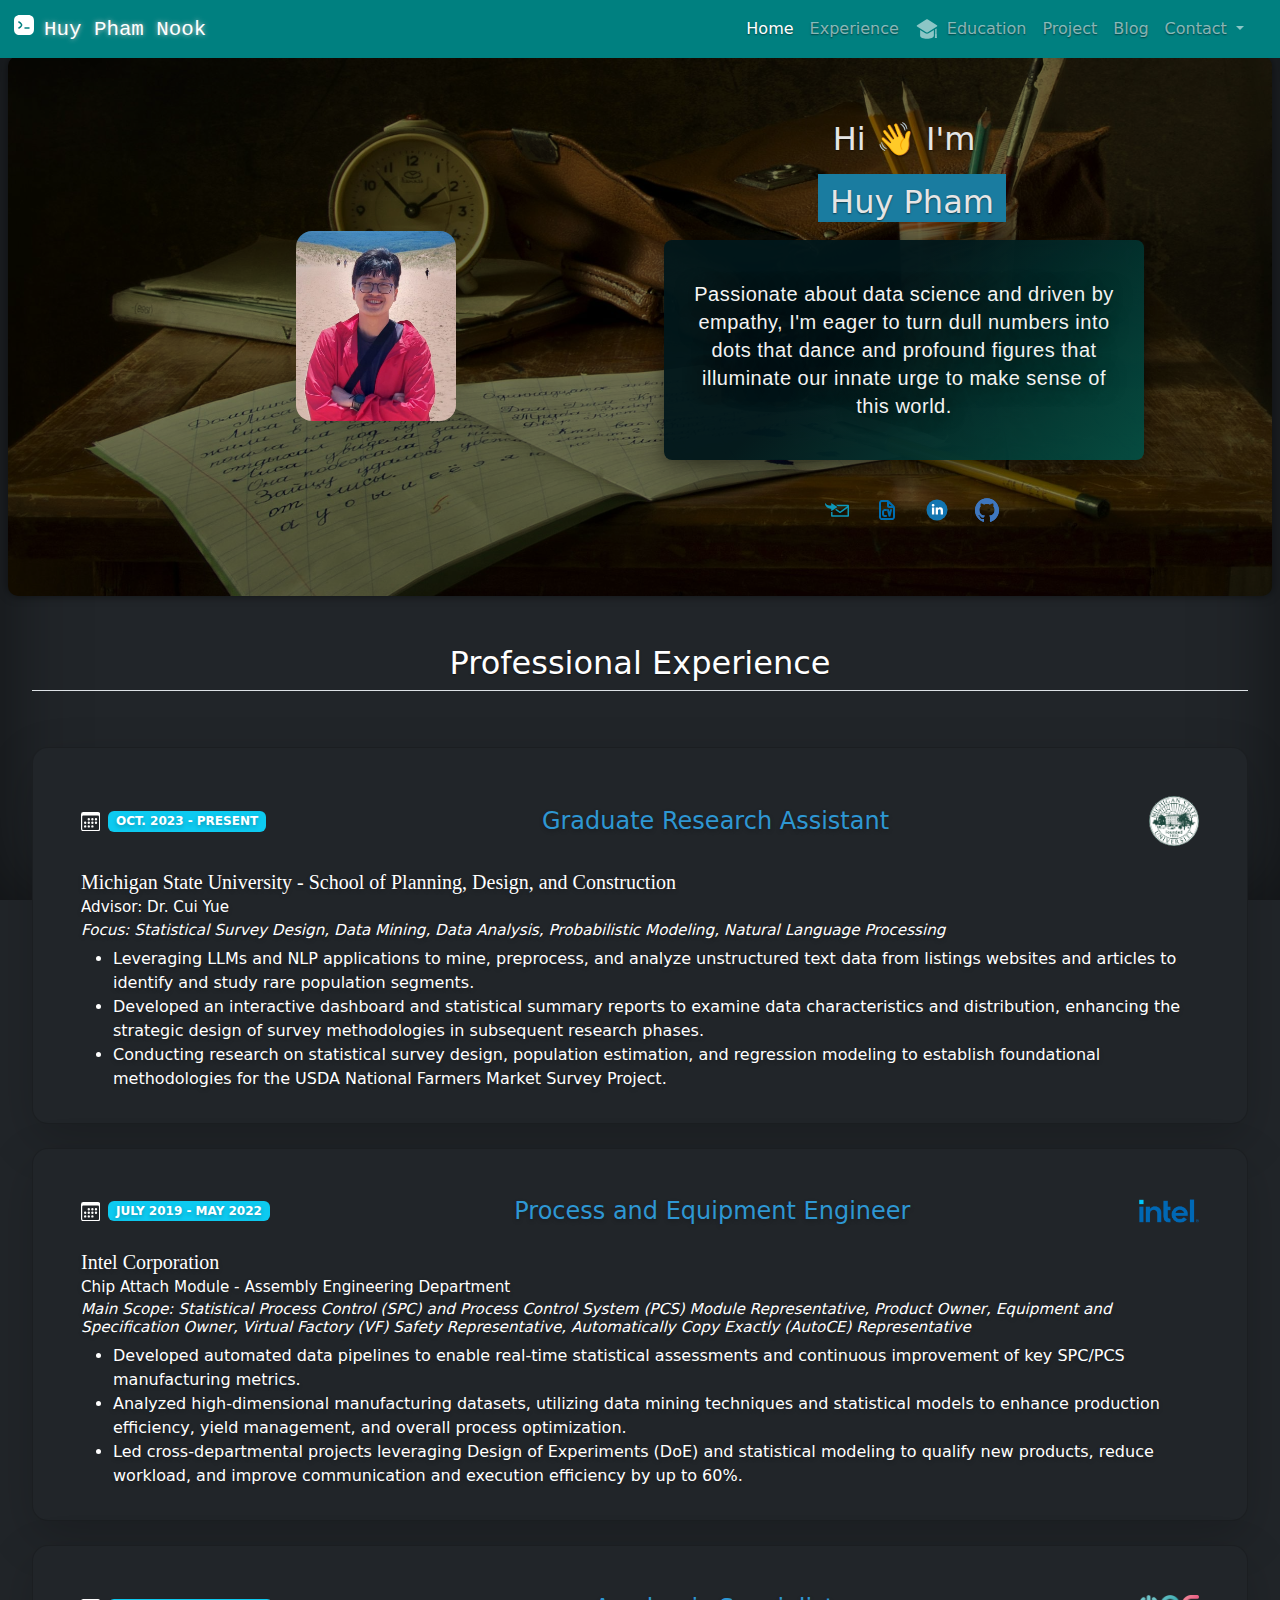
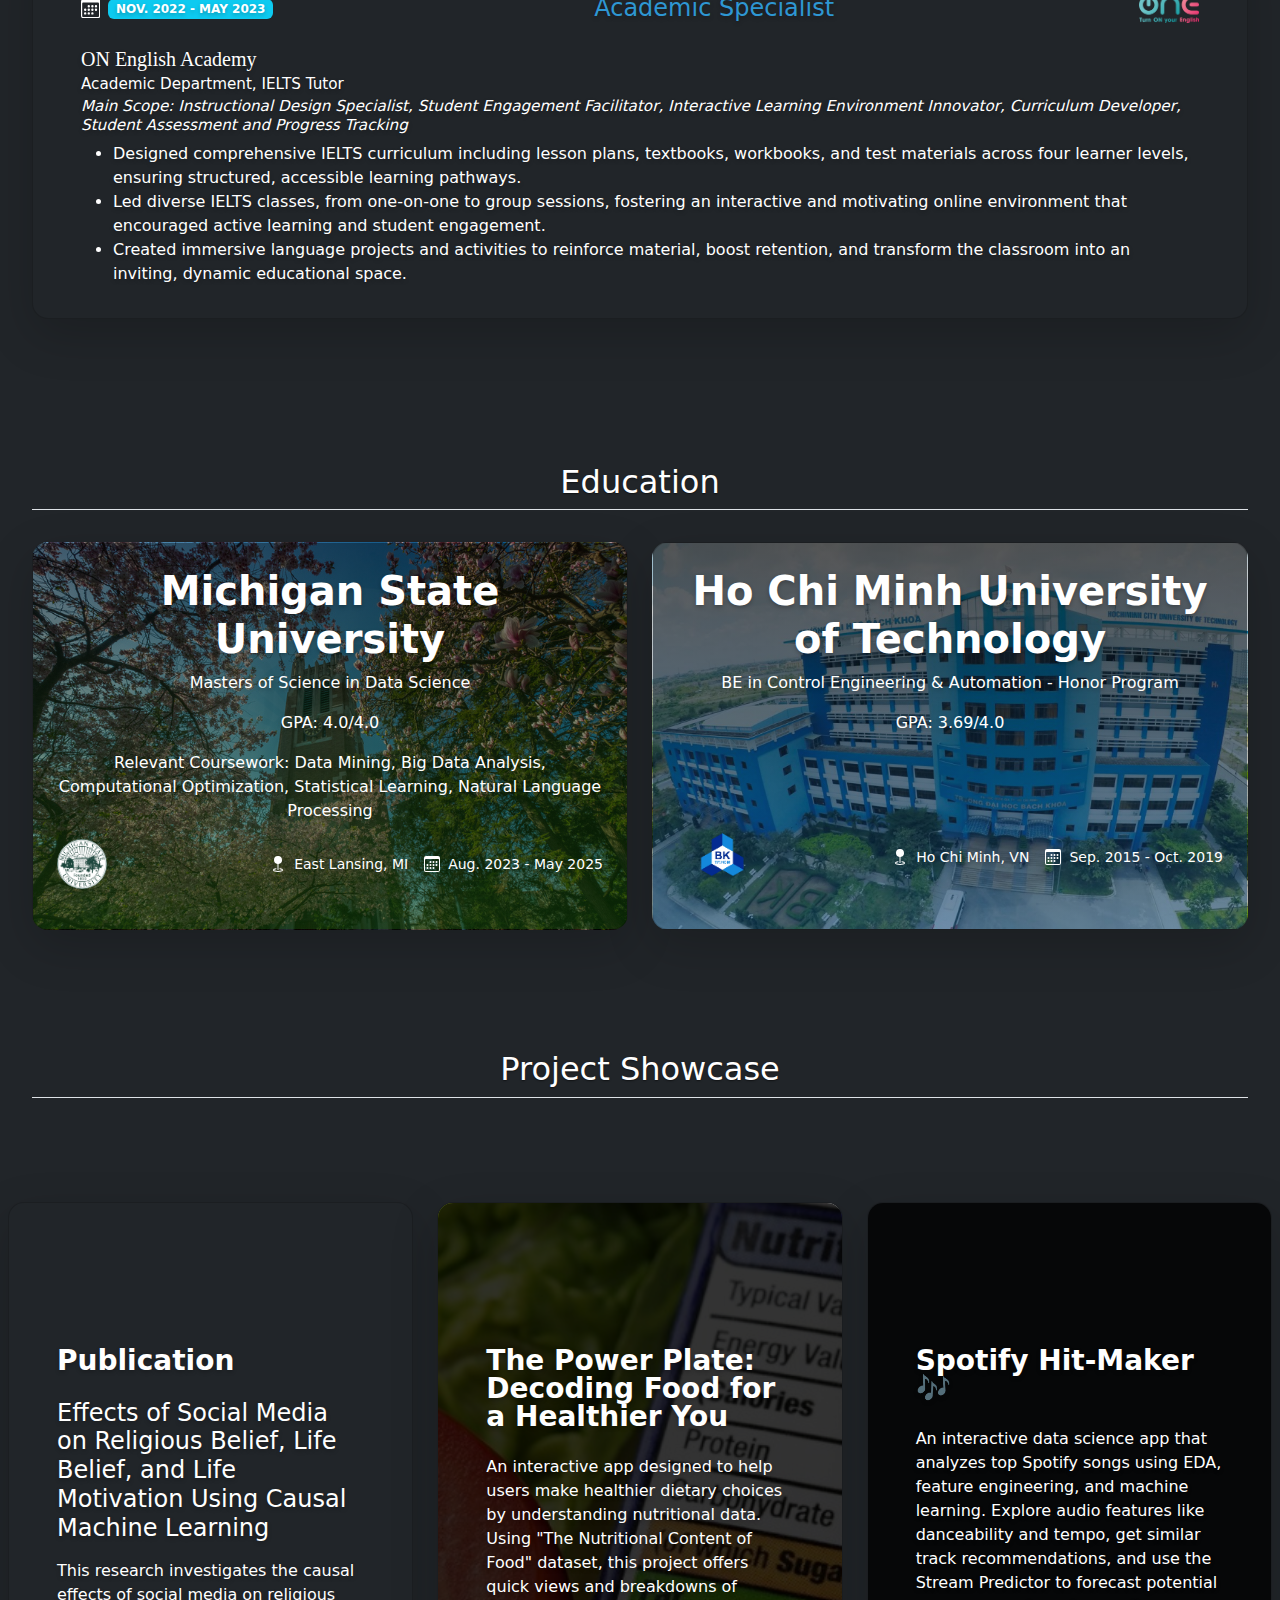
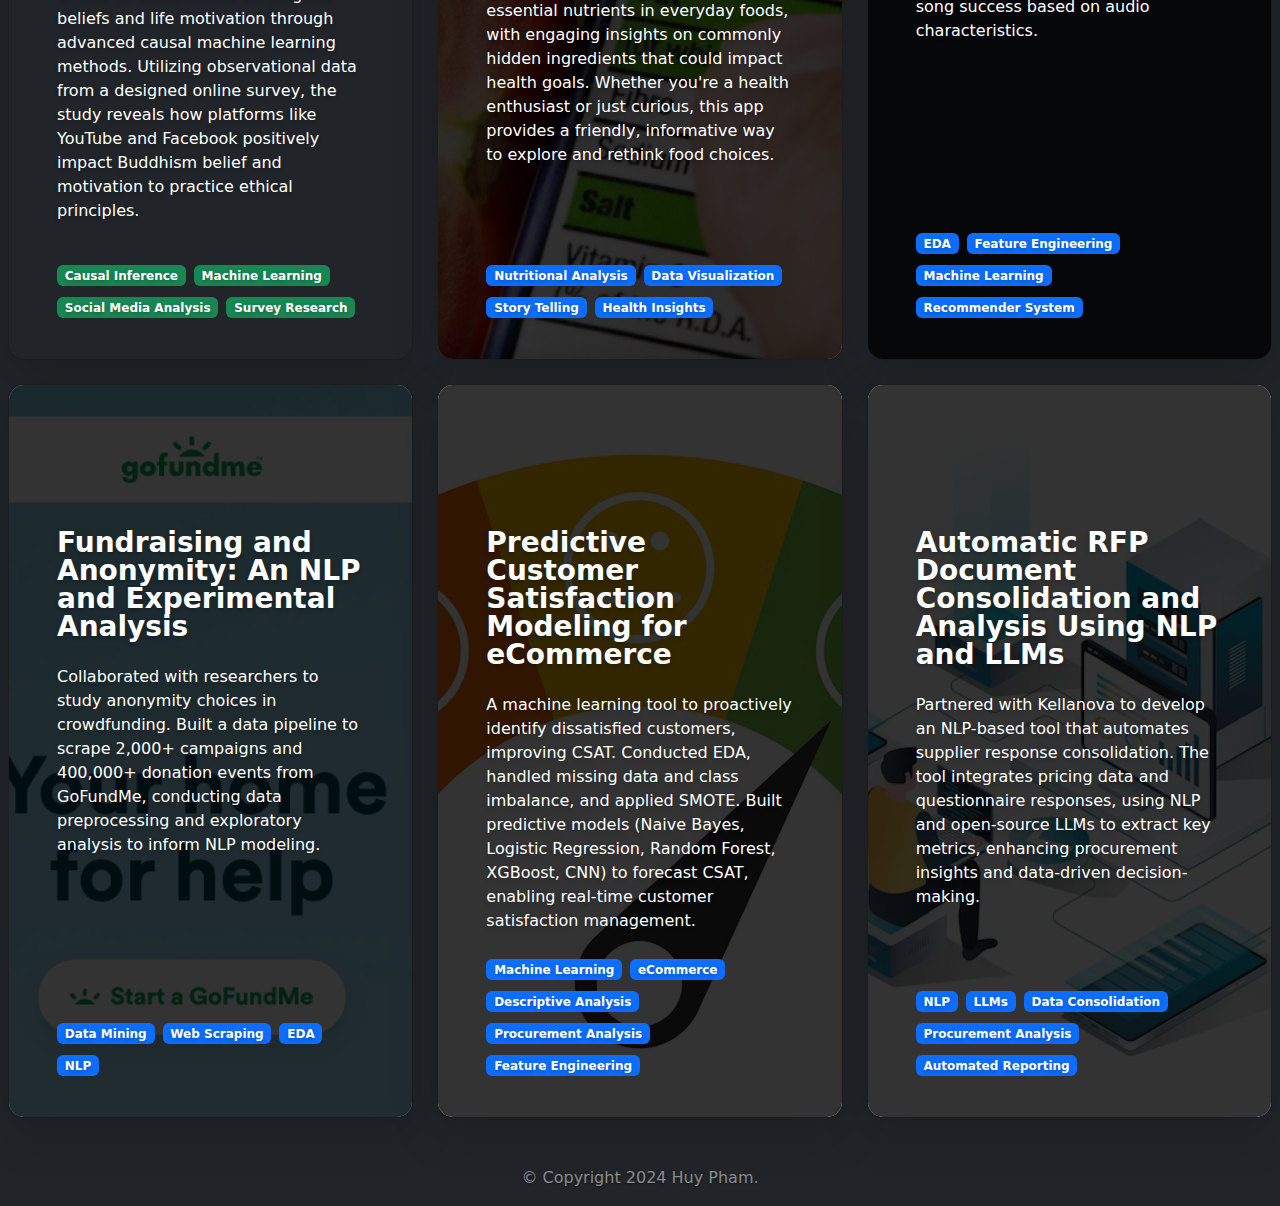
==== index.html @ e3996c45 "remove redundant svg" ====
<!DOCTYPE html>
<html lang="en" class="h-100">

  <head>
    <meta charset="UTF-8" >
    <meta name="viewport" content="width=device-width, initial-scale=1" >
    <meta name="description"
      content="Huy Pham Personal Portfolio, Master of Science in Data Science, I'm a dedicated and hard worker with a sharp mind and a passion for learning new things. Contact me at phamdinh@msu.edu" >
    <meta name="google-site-verification"
      content="C8UkY1KP_EtUg__px7DzGB0qxyJPKvDaBWybJYrWNiM" >
    <title>Huy Pham Personal Portfolio</title>
    <link href="./assets/dist/css/bootstrap.min.css" rel="stylesheet" >

    <link href="./home/main.css" rel="stylesheet" >
  </head>

  <body class="d-flex h-100 text-bg-dark" data-new-gr-c-s-check-loaded="8.912.0"
    data-gr-ext-installed>
      <svg style="display: none">
        <symbol id="geo-fill" viewBox="0 0 16 16">
          <path fill-rule="evenodd"
            d="M4 4a4 4 0 1 1 4.5 3.969V13.5a.5.5 0 0 1-1 0V7.97A4 4 0 0 1 4 3.999zm2.493 8.574a.5.5 0 0 1-.411.575c-.712.118-1.28.295-1.655.493a1.319 1.319 0 0 0-.37.265.301.301 0 0 0-.057.09V14l.002.008a.147.147 0 0 0 .016.033.617.617 0 0 0 .145.15c.165.13.435.27.813.395.751.25 1.82.414 3.024.414s2.273-.163 3.024-.414c.378-.126.648-.265.813-.395a.619.619 0 0 0 .146-.15.148.148 0 0 0 .015-.033L12 14v-.004a.301.301 0 0 0-.057-.09 1.318 1.318 0 0 0-.37-.264c-.376-.198-.943-.375-1.655-.493a.5.5 0 1 1 .164-.986c.77.127 1.452.328 1.957.594C12.5 13 13 13.4 13 14c0 .426-.26.752-.544.977-.29.228-.68.413-1.116.558-.878.293-2.059.465-3.34.465-1.281 0-2.462-.172-3.34-.465-.436-.145-.826-.33-1.116-.558C3.26 14.752 3 14.426 3 14c0-.599.5-1 .961-1.243.505-.266 1.187-.467 1.957-.594a.5.5 0 0 1 .575.411z">
          </path>
        </symbol>
        <symbol id="calendar3" viewBox="0 0 16 16">
          <path
            d="M14 0H2a2 2 0 0 0-2 2v12a2 2 0 0 0 2 2h12a2 2 0 0 0 2-2V2a2 2 0 0 0-2-2zM1 3.857C1 3.384 1.448 3 2 3h12c.552 0 1 .384 1 .857v10.286c0 .473-.448.857-1 .857H2c-.552 0-1-.384-1-.857V3.857z">
          </path>
          <path
            d="M6.5 7a1 1 0 1 0 0-2 1 1 0 0 0 0 2zm3 0a1 1 0 1 0 0-2 1 1 0 0 0 0 2zm3 0a1 1 0 1 0 0-2 1 1 0 0 0 0 2zm-9 3a1 1 0 1 0 0-2 1 1 0 0 0 0 2zm3 0a1 1 0 1 0 0-2 1 1 0 0 0 0 2zm3 0a1 1 0 1 0 0-2 1 1 0 0 0 0 2zm3 0a1 1 0 1 0 0-2 1 1 0 0 0 0 2zm-9 3a1 1 0 1 0 0-2 1 1 0 0 0 0 2zm3 0a1 1 0 1 0 0-2 1 1 0 0 0 0 2zm3 0a1 1 0 1 0 0-2 1 1 0 0 0 0 2z">
          </path>
        </symbol>
        <symbol id="linkedin" viewBox="0 0 32 32">
          <rect x="2" y="2" width="28" height="28" rx="14" fill="#1275B1" />
          <path
            d="M12.6186 9.69215C12.6186 10.6267 11.8085 11.3843 10.8093 11.3843C9.81004 11.3843 9 10.6267 9 9.69215C9 8.7576 9.81004 8 10.8093 8C11.8085 8 12.6186 8.7576 12.6186 9.69215Z"
            fill="white" />
          <path d="M9.24742 12.6281H12.3402V22H9.24742V12.6281Z" fill="white" />
          <path
            d="M17.3196 12.6281H14.2268V22H17.3196C17.3196 22 17.3196 19.0496 17.3196 17.2049C17.3196 16.0976 17.6977 14.9855 19.2062 14.9855C20.911 14.9855 20.9008 16.4345 20.8928 17.5571C20.8824 19.0244 20.9072 20.5219 20.9072 22H24V17.0537C23.9738 13.8954 23.1508 12.4401 20.4433 12.4401C18.8354 12.4401 17.8387 13.1701 17.3196 13.8305V12.6281Z"
            fill="white" />

        </symbol>
        <symbol id="education" viewBox="0 0 14 14">
          <path
            d="m 12.499079,12.25525 c 0.0968,0 0.188377,-0.0436 0.249339,-0.11884 0.06096,-0.0752 0.08473,-0.17385 0.06473,-0.26853 l -0.202146,-0.95662 c 0.115125,-0.11137 0.187491,-0.26686 0.187491,-0.43975 0,-0.182 -0.08106,-0.34343 -0.206876,-0.45558 l 0,-3.32202 -0.810333,0.50146 0,2.82056 c -0.125815,0.11215 -0.2069,0.27358 -0.2069,0.45558 0,0.17291 0.07239,0.32841 0.187515,0.43975 l -0.20217,0.95662 c -0.02,0.0947 0.0038,0.19335 0.06473,0.26853 0.06096,0.0752 0.152539,0.11884 0.249339,0.11884 l 0.625281,0 z M 12.773741,4.75539 7.5021019,1.49209 C 7.3477151,1.39699 7.1736728,1.34925 6.9996305,1.34925 c -0.1740423,0 -0.3482077,0.0477 -0.5016586,0.14284 l -5.271713,3.2633 C 1.0854931,4.84249 0.99999905,4.99633 0.99999905,5.1619 c 0,0.1656 0.085494,0.31949 0.22625985,0.40673 l 5.2716883,3.26333 c 0.153451,0.0952 0.3276163,0.14284 0.5016586,0.14284 0.1740423,0 0.3481092,-0.0477 0.5024714,-0.14284 L 12.773741,5.56863 c 0.140766,-0.0872 0.22626,-0.24113 0.22626,-0.40673 0,-0.16557 -0.08549,-0.31946 -0.22626,-0.40651 z M 6.9996059,9.78508 c -0.3283798,0 -0.6488777,-0.0912 -0.928242,-0.26411 l -3.0750017,-1.90368 0,3.27796 c 0,0.97016 1.7931578,1.7555 4.0032436,1.7555 2.2108742,0 4.0038842,-0.78536 4.0038842,-1.7555 l 0,-3.27796 -3.0748786,1.90368 C 7.6492472,9.69388 7.3279857,9.78508 6.9996059,9.78508 Z" />
        </symbol>
        <symbol id="code" viewBox="0 0 32 32">
          <path
            d="M16.19 2H7.81C4.17 2 2 4.17 2 7.81V16.18C2 19.83 4.17 22 7.81 22H16.18C19.82 22 21.99 19.83 21.99 16.19V7.81C22 4.17 19.83 2 16.19 2ZM9.94 13.27C9.26 14.29 8.32 15.12 7.22 15.67C7.12 15.72 7 15.75 6.89 15.75C6.61 15.75 6.35 15.6 6.22 15.34C6.03 14.97 6.18 14.52 6.56 14.33C7.43 13.9 8.17 13.24 8.7 12.44C8.88 12.17 8.88 11.83 8.7 11.56C8.16 10.76 7.42 10.1 6.56 9.67C6.18 9.49 6.03 9.04 6.22 8.66C6.4 8.29 6.85 8.14 7.22 8.33C8.32 8.88 9.26 9.71 9.94 10.73C10.46 11.5 10.46 12.5 9.94 13.27ZM17 15.75H13C12.59 15.75 12.25 15.41 12.25 15C12.25 14.59 12.59 14.25 13 14.25H17C17.41 14.25 17.75 14.59 17.75 15C17.75 15.41 17.41 15.75 17 15.75Z"
            fill="white" />
        </symbol>
        <symbol id="map" viewBox="0 0 24 24">
          <g opacity="0.5">
            <path
              d="M3 8.70938V16.8377C3 17.8813 3 18.4031 3.28314 18.7959C3.56627 19.1888 4.06129 19.3538 5.05132 19.6838L6.21609 20.072C7.58318 20.5277 8.26674 20.7556 8.95493 20.6634C8.96999 20.6614 8.98501 20.6593 9 20.6569V6.65705C8.88712 6.67391 8.77331 6.68433 8.6591 6.68823C8.11989 6.70664 7.58626 6.52877 6.51901 6.17302C5.12109 5.70705 4.42213 5.47406 3.89029 5.71066C3.70147 5.79466 3.53204 5.91678 3.39264 6.06935C3 6.49907 3 7.23584 3 8.70938Z"
              fill="white" />
            <path
              d="M21 15.2907V7.16229C21 6.11872 21 5.59692 20.7169 5.20409C20.4337 4.81126 19.9387 4.64625 18.9487 4.31624L17.7839 3.92799C16.4168 3.47229 15.7333 3.24444 15.0451 3.3366C15.03 3.33861 15.015 3.34078 15 3.34309V17.343C15.1129 17.3261 15.2267 17.3157 15.3409 17.3118C15.8801 17.2934 16.4137 17.4713 17.481 17.827C18.8789 18.293 19.5779 18.526 20.1097 18.2894C20.2985 18.2054 20.468 18.0833 20.6074 17.9307C21 17.501 21 16.7642 21 15.2907Z"
              fill="white" />
          </g>
          <path
            d="M9.24685 6.60921C9.16522 6.6285 9.08286 6.64435 9 6.65673V20.6566C9.66964 20.5533 10.2689 20.1538 11.4416 19.3719L12.824 18.4503C13.7601 17.8263 14.2281 17.5143 14.7532 17.3902C14.8348 17.3709 14.9171 17.355 15 17.3427V3.34277C14.3304 3.44613 13.7311 3.84561 12.5583 4.62747L11.176 5.54905C10.2399 6.17308 9.77191 6.48509 9.24685 6.60921Z"
            fill="#white" />
          <path
            d="M17.481 17.8267C17.5684 17.8558 17.653 17.884 17.735 17.9113Z"
            fill="#white" />
        </symbol>
        <symbol id="email" viewBox="0 0 16.615 16.615">
          <g>
            <g>
              <path style="fill:#0d98ba;"
                d="M16.614,5.208c0-0.276-0.225-0.501-0.502-0.501H7.53l1.208,0.813
                c0.078,0.053,0.142,0.119,0.199,0.19h6.455L10.408,9.32L7.971,7.566l-0.965,0.65l3.111,2.218c0.17,0.123,0.412,0.121,0.582,0
                l4.912-3.502v5.09H5.205V9.428L5.003,9.565C4.845,9.669,4.669,9.721,4.488,9.721C4.39,9.721,4.295,9.7,4.202,9.67v2.854
                c0,0.277,0.225,0.502,0.502,0.502h11.409c0.277,0,0.502-0.225,0.502-0.502V5.958c0-0.026-0.004-0.05-0.008-0.072
                c0.006-0.027,0.008-0.054,0.008-0.08V5.208H16.614z" />
              <path style="fill:#0d98ba;"
                d="M4.308,8.799c0,0.066,0.037,0.127,0.096,0.158c0.06,0.031,0.13,0.027,0.185-0.01l3.735-2.514
                C8.373,6.4,8.403,6.344,8.403,6.283c0-0.06-0.03-0.115-0.079-0.149L4.59,3.621C4.535,3.585,4.464,3.58,4.405,3.611
                c-0.059,0.032-0.096,0.093-0.096,0.16v1.454C3.721,5.221,3.235,5.195,2.83,5.146C0.888,4.916,0.368,3.75,0.347,3.7
                C0.318,3.632,0.252,3.59,0.181,3.59c-0.012,0-0.024,0-0.035,0.003C0.06,3.611,0,3.685,0,3.77c0,2.944,3.495,3.571,4.307,3.677
                L4.308,8.799L4.308,8.799z" />
            </g>
          </g>
        </symbol>
        <symbol id="cv" viewBox="0 0 24 24">
          <path
            d="M12.6385 3.05526L12.8719 2.08289L12.6385 3.05526ZM13.9373 3.93726L13.2302 4.64437L13.9373 3.93726ZM13.2166 3.29472L13.7391 2.44208L13.2166 3.29472ZM6.09202 20.782L6.54601 19.891L6.09202 20.782ZM5.21799 19.908L6.10899 19.454L5.21799 19.908ZM17.908 20.782L17.454 19.891L17.908 20.782ZM18.782 19.908L17.891 19.454L18.782 19.908ZM18.0627 8.06274L18.7698 7.35563L18.0627 8.06274ZM18.7053 8.78343L19.5579 8.26093L18.7053 8.78343ZM18.9447 9.36154L19.9171 9.12809L18.9447 9.36154ZM5.21799 4.09202L6.10899 4.54601L5.21799 4.09202ZM6.09202 3.21799L6.54601 4.10899L6.09202 3.21799ZM13.9701 11.7575C13.8362 11.2217 13.2933 10.8959 12.7575 11.0299C12.2217 11.1638 11.8959 11.7067 12.0299 12.2425L13.9701 11.7575ZM14.5 18L13.5299 18.2425C13.6411 18.6877 14.0411 19 14.5 19C14.9589 19 15.3589 18.6877 15.4701 18.2425L14.5 18ZM16.9701 12.2425C17.1041 11.7067 16.7783 11.1638 16.2425 11.0299C15.7067 10.8959 15.1638 11.2217 15.0299 11.7575L16.9701 12.2425ZM11 19C11.5523 19 12 18.5523 12 18C12 17.4477 11.5523 17 11 17V19ZM9.23463 17.8478L8.85195 18.7716H8.85195L9.23463 17.8478ZM8.15224 16.7654L7.22836 17.1481H7.22836L8.15224 16.7654ZM11 13C11.5523 13 12 12.5523 12 12C12 11.4477 11.5523 11 11 11V13ZM9.23463 12.1522L8.85195 11.2284L9.23463 12.1522ZM8.15224 13.2346L7.22836 12.8519L8.15224 13.2346ZM14 3.17981C14 2.62752 13.5523 2.17981 13 2.17981C12.4477 2.17981 12 2.62752 12 3.17981H14ZM18.82 10C19.3723 10 19.82 9.55229 19.82 9C19.82 8.44772 19.3723 8 18.82 8V10ZM15.8 20H8.2V22H15.8V20ZM6 17.8V6.2H4V17.8H6ZM8.2 4H11.6745V2H8.2V4ZM18 10.3255V17.8H20V10.3255H18ZM11.6745 4C12.2113 4 12.3167 4.00643 12.405 4.02763L12.8719 2.08289C12.4999 1.99357 12.1161 2 11.6745 2V4ZM14.6444 3.23015C14.3321 2.91791 14.0653 2.64199 13.7391 2.44208L12.6941 4.14736C12.7715 4.19482 12.8506 4.2648 13.2302 4.64437L14.6444 3.23015ZM12.405 4.02763C12.5071 4.05213 12.6046 4.09253 12.6941 4.14736L13.7391 2.44208C13.4707 2.27759 13.178 2.15638 12.8719 2.08289L12.405 4.02763ZM8.2 20C7.62345 20 7.25117 19.9992 6.96784 19.9761C6.69617 19.9539 6.59545 19.9162 6.54601 19.891L5.63803 21.673C6.01641 21.8658 6.40963 21.9371 6.80497 21.9694C7.18864 22.0008 7.65645 22 8.2 22V20ZM4 17.8C4 18.3436 3.99922 18.8114 4.03057 19.195C4.06287 19.5904 4.13419 19.9836 4.32698 20.362L6.10899 19.454C6.0838 19.4045 6.04612 19.3038 6.02393 19.0322C6.00078 18.7488 6 18.3766 6 17.8H4ZM6.54601 19.891C6.35785 19.7951 6.20487 19.6422 6.10899 19.454L4.32698 20.362C4.6146 20.9265 5.07354 21.3854 5.63803 21.673L6.54601 19.891ZM15.8 22C16.3436 22 16.8114 22.0008 17.195 21.9694C17.5904 21.9371 17.9836 21.8658 18.362 21.673L17.454 19.891C17.4045 19.9162 17.3038 19.9539 17.0322 19.9761C16.7488 19.9992 16.3766 20 15.8 20V22ZM18 17.8C18 18.3766 17.9992 18.7488 17.9761 19.0322C17.9539 19.3038 17.9162 19.4045 17.891 19.454L19.673 20.362C19.8658 19.9836 19.9371 19.5904 19.9694 19.195C20.0008 18.8114 20 18.3436 20 17.8H18ZM18.362 21.673C18.9265 21.3854 19.3854 20.9265 19.673 20.362L17.891 19.454C17.7951 19.6422 17.6422 19.7951 17.454 19.891L18.362 21.673ZM17.3556 8.76985C17.7352 9.14941 17.8052 9.22849 17.8526 9.30593L19.5579 8.26093C19.358 7.93471 19.0821 7.66788 18.7698 7.35563L17.3556 8.76985ZM20 10.3255C20 9.8839 20.0064 9.50012 19.9171 9.12809L17.9724 9.59498C17.9936 9.6833 18 9.7887 18 10.3255H20ZM17.8526 9.30593C17.9075 9.3954 17.9479 9.49295 17.9724 9.59498L19.9171 9.12809C19.8436 8.82198 19.7224 8.52935 19.5579 8.26093L17.8526 9.30593ZM6 6.2C6 5.62345 6.00078 5.25117 6.02393 4.96784C6.04612 4.69617 6.0838 4.59545 6.10899 4.54601L4.32698 3.63803C4.13419 4.01641 4.06287 4.40963 4.03057 4.80497C3.99922 5.18864 4 5.65645 4 6.2H6ZM8.2 2C7.65645 2 7.18864 1.99922 6.80497 2.03057C6.40963 2.06287 6.01641 2.13419 5.63803 2.32698L6.54601 4.10899C6.59545 4.0838 6.69617 4.04612 6.96784 4.02393C7.25117 4.00078 7.62345 4 8.2 4V2ZM6.10899 4.54601C6.20487 4.35785 6.35785 4.20487 6.54601 4.10899L5.63803 2.32698C5.07354 2.6146 4.6146 3.07354 4.32698 3.63803L6.10899 4.54601ZM12.0299 12.2425L13.5299 18.2425L15.4701 17.7575L13.9701 11.7575L12.0299 12.2425ZM15.4701 18.2425L16.9701 12.2425L15.0299 11.7575L13.5299 17.7575L15.4701 18.2425ZM11 17C10.5204 17 10.2107 16.9995 9.97376 16.9833C9.74576 16.9677 9.65893 16.9411 9.61732 16.9239L8.85195 18.7716C9.17788 18.9066 9.50779 18.9561 9.83762 18.9787C10.1585 19.0005 10.5477 19 11 19V17ZM7 15C7 15.4523 6.99946 15.8415 7.02135 16.1624C7.04385 16.4922 7.09336 16.8221 7.22836 17.1481L9.07612 16.3827C9.05888 16.3411 9.03227 16.2542 9.01671 16.0262C9.00054 15.7893 9 15.4796 9 15H7ZM9.61732 16.9239C9.37229 16.8224 9.17761 16.6277 9.07612 16.3827L7.22836 17.1481C7.53284 17.8831 8.11687 18.4672 8.85195 18.7716L9.61732 16.9239ZM11 11C10.5477 11 10.1585 10.9995 9.83762 11.0213C9.50779 11.0439 9.17788 11.0934 8.85195 11.2284L9.61732 13.0761C9.65893 13.0589 9.74576 13.0323 9.97376 13.0167C10.2107 13.0005 10.5204 13 11 13V11ZM9 15C9 14.5204 9.00054 14.2107 9.01671 13.9738C9.03227 13.7458 9.05888 13.6589 9.07612 13.6173L7.22836 12.8519C7.09336 13.1779 7.04385 13.5078 7.02135 13.8376C6.99946 14.1585 7 14.5477 7 15H9ZM8.85195 11.2284C8.11686 11.5328 7.53284 12.1169 7.22836 12.8519L9.07612 13.6173C9.17761 13.3723 9.37229 13.1776 9.61732 13.0761L8.85195 11.2284ZM12 3.17981V8H14V3.17981H12ZM14 10H18.82V8H14V10ZM12 8C12 9.10457 12.8954 10 14 10V8V8H12ZM13.2302 4.64437L17.3556 8.76985L18.7698 7.35563L14.6444 3.23015L13.2302 4.64437Z"
            fill="#006db0" />
        </symbol>
        <symbol id="github" viewBox="0 0 496 496">
          <path id="SVGCleanerId_0" style="fill: #3e77bf"
            d="M247.992,5.163C111.048,5.163,0,116.627,0,254.163
	c0,109.992,71.048,203.32,169.632,236.24c12.392,2.296,16.912-5.392,16.912-12c0-5.904-0.216-21.56-0.336-42.344
	c-69,15.064-83.552-33.376-83.552-33.376c-11.264-28.768-27.52-36.408-27.52-36.408c-22.528-15.456,1.696-15.16,1.696-15.16
	c24.88,1.752,37.976,25.672,37.976,25.672c22.144,38.048,58.064,27.048,72.192,20.672c2.232-16.08,8.656-27.064,15.736-33.28
	c-55.056-6.296-112.944-27.64-112.944-123.04c0-27.176,9.656-49.408,25.52-66.832c-2.568-6.296-11.072-31.6,2.416-65.872
	c0,0,20.832-6.688,68.2,25.52c19.784-5.52,41-8.28,62.096-8.392c21.048,0.112,42.28,2.864,62.096,8.392
	c47.328-32.208,68.128-25.52,68.128-25.52c13.52,34.272,5.016,59.576,2.456,65.872c15.904,17.424,25.504,39.648,25.504,66.832
	c0,95.64-57.984,116.68-113.232,122.856c8.904,7.688,16.832,22.872,16.832,46.112c0,33.296-0.296,60.128-0.296,68.296
	c0,6.672,4.472,14.424,17.048,11.968C425.016,457.387,496,364.123,496,254.163C496,116.627,384.952,5.163,247.992,5.163z" />
          <g>
            <path id="SVGCleanerId_0_1_" style="fill: #3e77bf"
              d="M247.992,5.163C111.048,5.163,0,116.627,0,254.163
		c0,109.992,71.048,203.32,169.632,236.24c12.392,2.296,16.912-5.392,16.912-12c0-5.904-0.216-21.56-0.336-42.344
		c-69,15.064-83.552-33.376-83.552-33.376c-11.264-28.768-27.52-36.408-27.52-36.408c-22.528-15.456,1.696-15.16,1.696-15.16
		c24.88,1.752,37.976,25.672,37.976,25.672c22.144,38.048,58.064,27.048,72.192,20.672c2.232-16.08,8.656-27.064,15.736-33.28
		c-55.056-6.296-112.944-27.64-112.944-123.04c0-27.176,9.656-49.408,25.52-66.832c-2.568-6.296-11.072-31.6,2.416-65.872
		c0,0,20.832-6.688,68.2,25.52c19.784-5.52,41-8.28,62.096-8.392c21.048,0.112,42.28,2.864,62.096,8.392
		c47.328-32.208,68.128-25.52,68.128-25.52c13.52,34.272,5.016,59.576,2.456,65.872c15.904,17.424,25.504,39.648,25.504,66.832
		c0,95.64-57.984,116.68-113.232,122.856c8.904,7.688,16.832,22.872,16.832,46.112c0,33.296-0.296,60.128-0.296,68.296
		c0,6.672,4.472,14.424,17.048,11.968C425.016,457.387,496,364.123,496,254.163C496,116.627,384.952,5.163,247.992,5.163z" />
          </g>
        </symbol>
      </svg>

      <div class="d-flex w-100 h-100 p-2 mx-auto flex-column">
        <header class="mb-auto fixed-top bg-info bg-opacity-25" id="top-header">
          <div>
            <nav class="navbar navbar-expand-lg navbar-dark"
              aria-label="Offcanvas navbar large">
              <div class="container-fluid">
                <a class="navbar-brand title-nav" href="#"> <svg width="32"
                    height="32" fill="currentColor">
                    <use xlink:href="#code"></use>
                  </svg>Huy Pham Nook</a>
                <button class="navbar-toggler" type="button"
                  data-bs-toggle="offcanvas" data-bs-target="#offcanvasNavbar2"
                  aria-controls="offcanvasNavbar2">
                  <span class="navbar-toggler-icon"></span>
                </button>
                <div class="offcanvas offcanvas-end text-bg-dark" tabindex="-1"
                  id="offcanvasNavbar2"
                  aria-labelledby="offcanvasNavbar2Label">
                  <div class="offcanvas-header">
                      <svg class="bi" width="32" height="32"
                        fill="currentColor">
                        <use xlink:href="#map"></use>
                      </svg>
                    </h5>
                    <button type="button" class="btn-close btn-close-white"
                      data-bs-dismiss="offcanvas"
                      aria-label="Close"></button>
                  </div>
                  <div class="offcanvas-body">
                    <ul class="navbar-nav justify-content-end flex-grow-1 pe-3">
                      <li class="nav-item">
                        <a class="nav-link active" aria-current="page"
                          href="#">Home</a>
                      </li>
                      <li class="nav-item">
                        <a class="nav-link" href="#exp">Experience</a>
                      </li>
                      <li class="nav-item">
                        <a class="nav-link" href="#edu"> <svg width="24"
                            height="24" fill="currentColor"
                            class="me-2 align-middle">
                            <use xlink:href="#education"></use>
                          </svg>Education</a>
                      </li>
                      <li class="nav-item">
                        <a class="nav-link" href="#proj">Project</a>
                      </li>
                      <li class="nav-item">
                        <a class="nav-link" href="#proj">Blog</a>
                      </li>
                      <li class="nav-item dropdown">
                        <a class="nav-link dropdown-toggle" href="#"
                          role="button" data-bs-toggle="dropdown"
                          aria-expanded="false">
                          Contact
                        </a>
                        <ul class="dropdown-menu bg-opacity-75">
                          <li>
                            <a class="dropdown-item" href="#">
                              <svg width="24" height="24" fill="currentColor"
                                class="me-2 align-middle">
                                <use xlink:href="#github"></use>
                              </svg>
                              What I'm working on
                            </a>
                          </li>
                          <li>
                            <a class="dropdown-item"
                              href="https://www.linkedin.com/in/dinhgiahuy/">
                              <svg width="24" height="24" fill="currentColor"
                                class="me-2 align-middle">
                                <use xlink:href="#linkedin"></use>
                              </svg>
                              Let's connect
                            </a>
                          </li>
                          <li>
                            <a class="dropdown-item" href="#">
                              <svg width="24" height="24" fill="currentColor"
                                class="me-2 align-middle">
                                <use xlink:href="#cv"></use>
                              </svg>
                              Huy's CV
                            </a>
                          </li>
                          <li>
                            <hr class="dropdown-divider">
                          </li>
                          <li>
                            <a class="dropdown-item"
                              href="mailto:phamdinh@msu.edu">
                              <svg width="24" height="24" fill="currentColor"
                                class="me-2 align-middle">
                                <use xlink:href="#email"></use>
                              </svg>
                              Send me an email
                            </a>
                          </li>
                        </ul>
                      </li>
                    </ul>
                  </div>
                </div>
              </div>
            </nav>
          </div>
        </header>
        <main>
          <div class="b-example-divider"></div>

          <div class="container px-4 py-5 text-center">
            <div class="row align-items-center g-5 py-5">

              <div class="col-lg-6">
                <img src="./home/huy.jpg"
                  class="img-fluid shadow-lg rounded-4 z-depth-1" alt="Huy Pham"
                  width="160"
                  height="160" loading="lazy" />
              </div>

              <div class="col-lg-6">
                <h2 class="mb-3">Hi 👋 I'm</h2>
                <section class="animation">
                  <div class="first">
                    <div>Huy Pham</div>
                  </div>
                  <div class="second">
                    <div>An MSDS @ MSU</div>
                  </div>
                  <div class="third">
                    <div>A Cat Person</div>
                  </div>
                  <div class="fourth">
                    <div>An Insightful Introvert</div>
                  </div>
                </section>

                <div class="hero mt-3">
                  <h5>Passionate about data science and driven by empathy, I'm
                    eager to turn dull numbers into dots that dance and profound
                    figures that illuminate our innate urge to
                    make sense of this world.</h5>
                </div>

                <div class="icon-row d-flex justify-content-center mt-4">
                  <a href="mailto:phamdinh@msu.edu" aria-label="email"
                    class="ms-3 hover-zoom">
                    <i class="icon-mail-line"></i>
                    <svg width="24" height="24" fill="currentColor">
                      <use xlink:href="#email"></use>
                    </svg>
                  </a>
                  <a href="#" aria-label="cv" class="ms-3 hover-zoom">
                    <i class="icon-cv-line"></i>
                    <svg width="24" height="24" fill="currentColor">
                      <use xlink:href="#cv"></use>
                    </svg>
                  </a>
                  <a href="https://www.linkedin.com/in/dinhgiahuy/"
                    aria-label="linkedin" class="ms-3 hover-zoom">
                    <i class="icon-linkedin-line"></i>
                    <svg width="24" height="24" fill="currentColor">
                      <use xlink:href="#linkedin"></use>
                    </svg>
                  </a>
                  <a href="#" aria-label="github" class="ms-3 hover-zoom">
                    <i class="icon-github-line"></i>
                    <svg width="24" height="24" fill="currentColor">
                      <use xlink:href="#github"></use>
                    </svg>
                  </a>
                </div>
              </div>

            </div>
          </div>
          <div id="exp" class="px-4 py-5">
            <h2 class="pb-2 border-bottom text-center">Professional
              Experience</h2>
            <div class="row row-cols-1 row-cols-lg-1 g-4 py-5">

              <div class="col">
                <div
                  class="card card-cover h-100 text-bg-dark rounded-4 shadow-lg">
                  <div class="p-5 pb-3 text-white text-shadow-1">
                    <div
                      class="d-flex justify-content-between align-items-center mb-4">
                      <div class="d-flex align-items-center">
                        <svg class="bi me-2" width="1.2em" height="1.2em">
                          <use xlink:href="#calendar3"></use>
                        </svg>
                        <span
                          class="badge bg-info text-uppercase text-white me-3"
                          style="min-width: 75px;">Oct. 2023 -
                          Present</span>
                      </div>
                      <h4 class="font-weight-bold mb-0 text-center"
                        style="color: rgb(46, 151, 211);">
                        Graduate Research Assistant
                      </h4>
                      <img src="./home/msulogo.png" alt="MSU" width="50"
                        class="rounded-circle" />
                    </div>
                    <h5 class="mb-1"
                      style="font-family: 'Lucida Sans Unicode'">Michigan State
                      University - School of Planning, Design, and
                      Construction</h5>
                    <h6 class="mb-1" style="font-size: 0.95rem;">Advisor: Dr.
                      Cui Yue</h6>
                    <h6 class="mb-2"
                      style="font-size: 0.95rem; font-style: italic;">Focus:
                      Statistical Survey Design, Data Mining, Data Analysis,
                      Probabilistic Modeling, Natural Language Processing</h6>
                    <ul class="pl-3">
                      <li>Leveraging LLMs and NLP applications to mine,
                        preprocess, and analyze unstructured text data from
                        listings websites and articles to identify and study
                        rare population segments.</li>
                      <li>Developed an interactive dashboard and statistical
                        summary reports to examine data characteristics and
                        distribution, enhancing the strategic design of survey
                        methodologies in subsequent research phases.</li>
                      <li>Conducting research on statistical survey design,
                        population estimation, and regression modeling to
                        establish foundational methodologies for the USDA
                        National Farmers Market Survey Project.</li>
                    </ul>
                  </div>
                </div>
              </div>
              <div class="col">
                <div
                  class="card card-cover h-100 text-bg-dark rounded-4 shadow-lg">
                  <div class="p-5 pb-3 text-white text-shadow-1">
                    <div
                      class="d-flex justify-content-between align-items-center mb-4">
                      <div class="d-flex align-items-center">
                        <svg class="bi me-2" width="1.2em" height="1.2em">
                          <use xlink:href="#calendar3"></use>
                        </svg>
                        <span
                          class="badge bg-info text-uppercase text-white me-3"
                          style="min-width: 75px;">July 2019 - May
                          2022</span>
                      </div>
                      <h4 class="font-weight-bold mb-0 text-center"
                        style="color: rgb(46, 151, 211);">
                        Process and Equipment Engineer
                      </h4>
                      <img src="./home/Intel-logo-2022.png" alt="INTEL"
                        width="60" />
                    </div>
                    <h5 class="mb-1"
                      style="font-family:'Lucida Sans Unicode';">Intel
                      Corporation</h5>
                    <h6 class="mb-1" style="font-size: 0.95rem;">Chip Attach
                      Module - Assembly Engineering Department</h6>
                    <h6 class="mb-2"
                      style="font-size: 0.95rem; font-style: italic;">
                      Main Scope: Statistical Process Control (SPC) and Process
                      Control System (PCS) Module Representative, Product Owner,
                      Equipment and Specification Owner, Virtual Factory (VF)
                      Safety Representative, Automatically Copy Exactly (AutoCE)
                      Representative
                    </h6>
                    <ul class="pl-3">
                      <li>Developed automated data pipelines to enable real-time
                        statistical assessments and continuous
                        improvement of key SPC/PCS manufacturing metrics.</li>
                      <li>Analyzed high-dimensional manufacturing datasets,
                        utilizing data mining techniques and statistical
                        models to enhance production efficiency, yield
                        management, and overall process optimization.</li>
                      <li>Led cross-departmental projects leveraging Design of
                        Experiments (DoE) and statistical modeling to
                        qualify new products, reduce workload, and improve
                        communication and execution efficiency by up to
                        60%.</li>
                    </ul>

                  </div>
                </div>
              </div>
              <div class="col">
                <div
                  class="card card-cover h-100 text-bg-dark rounded-4 shadow-lg">
                  <div class="p-5 pb-3 text-white text-shadow-1">
                    <div
                      class="d-flex justify-content-between align-items-center mb-4">
                      <div class="d-flex align-items-center">
                        <svg class="bi me-2" width="1.2em" height="1.2em">
                          <use xlink:href="#calendar3"></use>
                        </svg>
                        <span
                          class="badge bg-info text-uppercase text-white me-3"
                          style="min-width: 75px;">Nov. 2022 - May
                          2023</span>
                      </div>
                      <h4 class="font-weight-bold mb-0 text-center"
                        style="color: rgb(46, 151, 211);">
                        Academic Specialist
                      </h4>
                      <img src="./home/one.png" alt="ONE" width="60" />
                    </div>
                    <h5 class="mb-1"
                      style="font-family:'Lucida Sans Unicode';">ON English
                      Academy</h5>
                    <h6 class="mb-1" style="font-size: 0.95rem;">Academic
                      Department, IELTS Tutor</h6>
                    <h6 class="mb-2"
                      style="font-size: 0.95rem; font-style: italic;">
                      Main Scope: Instructional Design Specialist, Student
                      Engagement Facilitator, Interactive Learning
                      Environment Innovator, Curriculum Developer, Student
                      Assessment and Progress Tracking
                    </h6>
                    <ul class="pl-3">
                      <li>Designed comprehensive IELTS curriculum including
                        lesson plans, textbooks, workbooks, and test
                        materials across four learner levels, ensuring
                        structured, accessible learning pathways.</li>
                      <li>Led diverse IELTS classes, from one-on-one to group
                        sessions, fostering an interactive and
                        motivating online environment that encouraged active
                        learning and student engagement.</li>
                      <li>Created immersive language projects and activities to
                        reinforce material, boost retention, and
                        transform the classroom into an inviting, dynamic
                        educational space.</li>
                    </ul>

                  </div>
                </div>
              </div>
            </div>
          </div>

          <div id="edu" class="px-4 py-5 text-center">
            <h2 class="pb-2 border-bottom text-center">Education</h2>
            <div class="row row-cols-1 row-cols-lg-2 g-4 py-4">
              <div class="col">
                <div
                  class="card card-cover h-100 overflow-hidden text-bg-dark rounded-4 shadow-lg"
                  style="background-image: linear-gradient(rgba(0, 0, 0, 0.5), rgba(21, 78, 13, 0.5)), url('./home/msu.jpg');">
                  <div
                    class="d-flex flex-column h-100 p-4 text-white text-shadow-1 text-center">
                    <h3 class="display-6 fw-bold">Michigan State University</h3>
                    <p class="fs-6">Masters of Science in Data Science</p>
                    <p class="fs-7">GPA: 4.0/4.0</p>
                    <p class="fs-7 mb-3">Relevant Coursework: Data Mining, Big
                      Data Analysis, Computational Optimization, Statistical
                      Learning, Natural Language Processing</p>
                    <ul class="d-flex list-unstyled mt-auto">
                      <li class="me-auto">
                        <img src="./home/msulogo.png" alt="MSU" width="50"
                          class="rounded-circle" />
                      </li>
                      <li class="d-flex align-items-center me-3">
                        <svg class="bi me-2" width="1em" height="1em">
                          <use xlink:href="#geo-fill"></use>
                        </svg>
                        <small>East Lansing, MI</small>
                      </li>
                      <li class="d-flex align-items-center">
                        <svg class="bi me-2" width="1em" height="1em">
                          <use xlink:href="#calendar3"></use>
                        </svg>
                        <small>Aug. 2023 - May 2025</small>
                      </li>
                    </ul>
                  </div>
                </div>
              </div>

              <div class="col">
                <div
                  class="card card-cover h-100 overflow-hidden text-bg-dark rounded-4 shadow-lg text-center"
                  style="background-image: linear-gradient(rgba(0, 0, 0, 0.664), rgba(11, 63, 110, 0.562)), url('./home/bku.jpeg');">
                  <div
                    class="d-flex flex-column h-100 p-4 text-white text-shadow-1">
                    <h3 class="display-6 fw-bold">Ho Chi Minh University of
                      Technology</h3>
                    <p class="fs-6">BE in Control Engineering & Automation -
                      Honor Program</p>
                    <p class="fs-7">GPA: 3.69/4.0</p>
                    <ul class="d-flex list-unstyled mt-auto">
                      <li class="me-auto">
                        <img src="./home/bkulogo.png" alt="BKU" width="90"
                          class="rounded-circle" />
                      </li>
                      <li class="d-flex align-items-center me-3">
                        <svg class="bi me-2" width="1em" height="1em">
                          <use xlink:href="#geo-fill"></use>
                        </svg>
                        <small>Ho Chi Minh, VN</small>
                      </li>
                      <li class="d-flex align-items-center">
                        <svg class="bi me-2" width="1em" height="1em">
                          <use xlink:href="#calendar3"></use>
                        </svg>
                        <small>Sep. 2015 - Oct. 2019</small>
                      </li>
                    </ul>
                  </div>
                </div>
              </div>
            </div>
          </div>

          <div id="proj" class="px-4 py-5 text-center">
            <h2 class="pb-2 border-bottom">Project Showcase</h2>
          </div>
          <div
            class="row row-cols-1 row-cols-lg-3 align-items-stretch g-4 py-5">
            <div class="col">
              <a
                href="https://www.researchgate.net/publication/384937100_Effects_of_Social_Media_on_Religious_Belief_Life_Belief_and_Life_Motivation_Using_Causal_Machine_Learning_A_Case_Study_of_Thich_Minh_Tue_Phenomenon"
                target="_blank" class="text-decoration-none">
                <div
                  class="card proj-card-cover h-100 overflow-hidden text-bg-dark rounded-4 shadow-lg"
                  style="background-image: url('./home/conference.jpg');">
                  <div
                    class="d-flex flex-column h-100 p-5 pb-3 text-white text-shadow-1">
                    <h3 class="pt-5 mt-5 mb-4 lh-1 fw-bold">Publication</h3>
                    <h4 class="mb-3">Effects of Social Media on Religious
                      Belief, Life Belief, and Life Motivation Using Causal
                      Machine Learning</h4>
                    <p class="mb-4">This research investigates the causal
                      effects of social media on religious beliefs and life
                      motivation through advanced causal machine learning
                      methods. Utilizing observational data from a designed
                      online survey, the study reveals how platforms like
                      YouTube and Facebook positively impact Buddhism belief and
                      motivation to practice ethical principles.</p>
                    <ul class="d-flex flex-wrap list-unstyled mt-3">
                      <li class="me-2 mb-2">
                        <span class="badge bg-success">Causal Inference</span>
                      </li>
                      <li class="me-2 mb-2">
                        <span class="badge bg-success">Machine Learning</span>
                      </li>
                      <li class="me-2 mb-2">
                        <span class="badge bg-success">Social Media
                          Analysis</span>
                      </li>
                      <li class="me-2 mb-2">
                        <span class="badge bg-success">Survey Research</span>
                      </li>
                    </ul>
                  </div>
                </div>
              </a>
            </div>

            <div class="col">
              <a href="https://phamdinhgiahuy-nutrition-webapp.streamlit.app/"
                target="_blank" style="text-decoration: none; color: inherit;">
                <div
                  class="card proj-card-cover h-100 overflow-hidden text-bg-dark rounded-4 shadow-lg position-relative">
                  <div class="card-overlay"></div>
                  <div style="background-image: url('./home/nutri.png');"
                    class="card-img h-100">
                    <div
                      class="d-flex flex-column h-100 p-5 pb-3 text-white text-shadow-1">
                      <h3 class="pt-5 mt-5 mb-4 lh-1 fw-bold">The Power Plate:
                        Decoding Food for a Healthier You</h3>
                      <p class="mb-4">An interactive app designed to help users
                        make healthier dietary choices by understanding
                        nutritional data. Using
                        "The Nutritional Content of Food" dataset, this project
                        offers quick views and breakdowns of essential nutrients
                        in everyday foods, with engaging insights on commonly
                        hidden ingredients that could impact health goals.
                        Whether you're a health enthusiast or just curious, this
                        app provides a friendly, informative way to explore and
                        rethink food choices.</p>
                      <ul class="d-flex flex-wrap list-unstyled mt-auto">
                        <li class="me-2 mb-2">
                          <span class="badge bg-primary">Nutritional
                            Analysis</span>
                        </li>
                        <li class="me-2 mb-2">
                          <span class="badge bg-primary">Data
                            Visualization</span>
                        </li>
                        <li class="me-2 mb-2">
                          <span class="badge bg-primary">Story Telling</span>
                        </li>
                        <li class="me-2 mb-2">
                          <span class="badge bg-primary">Health Insights</span>
                        </li>
                      </ul>
                    </div>
                  </div>
                </div>
              </a>
            </div>

            <div class="col">
              <a href="https://spotifychillmix.streamlit.app/Stream_Predictor"
                target="_blank" style="text-decoration: none; color: inherit;">
                <div
                  class="card proj-card-cover h-100 overflow-hidden text-bg-dark rounded-4 shadow-lg position-relative">
                  <div class="card-overlay"></div>
                  <div style="background-image: url('./home/');"
                    class="card-img h-100">
                    <div
                      class="d-flex flex-column h-100 p-5 pb-3 text-white text-shadow-1">
                      <h3 class="pt-5 mt-5 mb-4 lh-1 fw-bold">Spotify Hit-Maker
                        🎶</h3>
                      <p class="mb-4">An interactive data science app that
                        analyzes top Spotify songs using EDA, feature
                        engineering, and machine learning. Explore audio
                        features like danceability and tempo, get similar track
                        recommendations, and use the Stream Predictor to
                        forecast potential song success based on audio
                        characteristics.</p>
                      <ul class="d-flex flex-wrap list-unstyled mt-auto">
                        <li class="me-2 mb-2">
                          <span class="badge bg-primary">EDA</span>
                        </li>
                        <li class="me-2 mb-2">
                          <span class="badge bg-primary">Feature
                            Engineering</span>
                        </li>
                        <li class="me-2 mb-2">
                          <span class="badge bg-primary">Machine Learning</span>
                        </li>
                        <li class="me-2 mb-2">
                          <span class="badge bg-primary">Recommender
                            System</span>
                        </li>
                      </ul>
                    </div>
                  </div>
                </div>
              </a>
            </div>

            <div class="col">
              <div
                class="card proj-card-cover h-100 overflow-hidden text-bg-dark rounded-4 shadow-lg position-relative">
                <div class="card-overlay"></div>
                <div style="background-image: url('./home/gofundme.png');"
                  class="card-img h-100">
                  <div
                    class="d-flex flex-column h-100 p-5 pb-3 text-white text-shadow-1">
                    <h3 class="pt-5 mt-5 mb-4 lh-1 fw-bold">Fundraising and
                      Anonymity: An NLP and Experimental Analysis</h3>
                    <p class="mb-4">Collaborated with researchers to study
                      anonymity choices in crowdfunding. Built a data pipeline
                      to
                      scrape 2,000+ campaigns and 400,000+ donation events from
                      GoFundMe, conducting data preprocessing and exploratory
                      analysis to inform NLP modeling.
                    </p>
                    <ul class="d-flex flex-wrap list-unstyled mt-auto">
                      <li class="me-2 mb-2">
                        <span class="badge bg-primary">Data Mining</span>
                      </li>
                      <li class="me-2 mb-2">
                        <span class="badge bg-primary">Web Scraping</span>
                      </li>
                      <li class="me-2 mb-2">
                        <span class="badge bg-primary">EDA</span>
                      </li>
                      <li class="me-2 mb-2">
                        <span class="badge bg-primary">NLP</span>
                      </li>
                    </ul>
                  </div>
                </div>
              </div>
            </div>

            <div class="col">
              <div
                class="card proj-card-cover h-100 overflow-hidden text-bg-dark rounded-4 shadow-lg position-relative">
                <div class="card-overlay"></div>
                <div style="background-image: url('./home/csat.png');"
                  class="card-img h-100">
                  <div
                    class="d-flex flex-column h-100 p-5 pb-3 text-white text-shadow-1">
                    <h3 class="pt-5 mt-5 mb-4 lh-1 fw-bold">Predictive Customer
                      Satisfaction Modeling for eCommerce</h3>
                    <p class="mb-4">A machine learning tool to proactively
                      identify dissatisfied customers, improving CSAT. Conducted
                      EDA, handled missing data and class imbalance, and applied
                      SMOTE. Built predictive models (Naive Bayes, Logistic
                      Regression, Random Forest, XGBoost, CNN) to forecast CSAT,
                      enabling real-time customer satisfaction management.</p>
                    <ul class="d-flex flex-wrap list-unstyled mt-auto">
                      <li class="me-2 mb-2">
                        <span class="badge bg-primary">Machine Learning</span>
                      </li>
                      <li class="me-2 mb-2">
                        <span class="badge bg-primary">eCommerce</span>
                      </li>
                      <li class="me-2 mb-2">
                        <span class="badge bg-primary">Descriptive
                          Analysis</span>
                      </li>
                      <li class="me-2 mb-2">
                        <span class="badge bg-primary">Procurement
                          Analysis</span>
                      </li>
                      <li class="me-2 mb-2">
                        <span class="badge bg-primary">Feature
                          Engineering</span>
                      </li>
                    </ul>
                  </div>
                </div>
              </div>
            </div>

            <div class="col">
              <div
                class="card proj-card-cover h-100 overflow-hidden text-bg-dark rounded-4 shadow-lg position-relative">
                <div class="card-overlay"></div>
                <div style="background-image: url('./home/dataaggre.png');"
                  class="card-img h-100">
                  <div
                    class="d-flex flex-column h-100 p-5 pb-3 text-white text-shadow-1">
                    <h3 class="pt-5 mt-5 mb-4 lh-1 fw-bold">Automatic RFP
                      Document Consolidation and Analysis Using NLP and
                      LLMs</h3>
                    <p class="mb-4">Partnered with Kellanova to develop an
                      NLP-based tool that automates supplier response
                      consolidation. The tool integrates pricing data and
                      questionnaire responses, using NLP and open-source LLMs to
                      extract key metrics, enhancing procurement insights and
                      data-driven decision-making.</p>
                    <ul class="d-flex flex-wrap list-unstyled mt-auto">
                      <li class="me-2 mb-2">
                        <span class="badge bg-primary">NLP</span>
                      </li>
                      <li class="me-2 mb-2">
                        <span class="badge bg-primary">LLMs</span>
                      </li>
                      <li class="me-2 mb-2">
                        <span class="badge bg-primary">Data Consolidation</span>
                      </li>
                      <li class="me-2 mb-2">
                        <span class="badge bg-primary">Procurement
                          Analysis</span>
                      </li>
                      <li class="me-2 mb-2">
                        <span class="badge bg-primary">Automated
                          Reporting</span>
                      </li>
                    </ul>
                  </div>
                </div>
              </div>
            </div>
          </div>
            <footer class="mt-auto text-white-50 text-center">
              <p>
                &copy; Copyright 2024 Huy Pham.
              </p>
            </footer>
          </div>
  
          </main>


        <script src="./assets/dist/js/bootstrap.bundle.min.js"></script>
        <script src="./home/event.js"></script>
      </body>

    </html>
---- home/main.css ----
.btn-secondary,
.btn-secondary:hover,
.btn-secondary:focus {
  color: #333;
  text-shadow: none;
}

body {
  text-shadow: 0 0.05rem 0.1rem rgba(0, 0, 0, 0.5);
  box-shadow: inset 0 0 5rem rgba(0, 0, 0, 0.5);
}

.cover-container {
  max-width: 42em;
}


.title-nav {
  font: 1.3rem Inconsolata, monospace;
  text-shadow: 0 0 5px #c8c8c8;
}

.nav-masthead .nav-link {
  color: rgba(255, 255, 255, 0.5);
  border-bottom: 0.25rem solid transparent;
}

.nav-masthead .nav-link:hover,
.nav-masthead .nav-link:focus {
  border-bottom-color: rgba(255, 255, 255, 0.25);
}

.nav-masthead .nav-link+.nav-link {
  margin-left: 1rem;
}

.nav-masthead .active {
  color: #fff;
  border-bottom-color: #fff;
}

.feature-icon {
  width: 4rem;
  height: 4rem;
  border-radius: 0.75rem;
}

.icon-link>.bi {
  margin-top: 0.125rem;
  margin-left: 0.125rem;
  fill: currentcolor;
  transition: transform 0.25s ease-in-out;
}

.icon-link:hover>.bi {
  transform: translate(0.25rem);
}

.icon-square {
  width: 3rem;
  height: 3rem;
  border-radius: 0.75rem;
}

.text-shadow-1 {
  text-shadow: 0 0.125rem 0.25rem rgba(0, 0, 0, 0.25);
}

.text-shadow-2 {
  text-shadow: 0 0.25rem 0.5rem rgba(0, 0, 0, 0.25);
}

.text-shadow-3 {
  text-shadow: 0 0.5rem 1.5rem rgba(0, 0, 0, 0.25);
}

.card-cover {
  background-repeat: no-repeat;
  background-position: center center;
  background-size: cover;
}

.feature-icon-small {
  width: 3rem;
  height: 3rem;
}

.hover-zoom svg {
  transition: transform 0.3s ease;
  /* Smooth transition */
}

.hover-zoom:hover svg {
  transform: scale(1.3);
  /* Enlarge the SVG when hovered */
}

.hover-zoom-image img {
  transition: transform 0.3s ease;
}

.hover-zoom-image img:hover {
  transform: scale(1.05);
}


.navbar .dropdown-menu {
  transition: background-color 0.5s ease;
  background-color: #004d4d;
  padding: 0.5rem;
  border-radius: 0.5rem;
}


.navbar:hover {
  background-color: #008080;

}


.navbar-nav .nav-link {
  transition: color 0.5s ease;
}

.navbar-nav .nav-link:hover {
  color: #00ced1;

}


.navbar-brand svg,
.dropdown-item svg {
  transition: transform 0.2s ease, fill 0.5s ease;
}


.navbar-brand:hover svg,
.dropdown-item:hover svg {
  transform: scale(1.3);

}


.dropdown-item {
  color: #e5e5e5;
  display: flex;
  justify-content: left;
  align-items: center;
  padding: 0.5rem 1rem;
  transition: background-color 0.3s ease;
}

.dropdown-item:hover {
  background-color: #00ced1;

}

.container {
  background-color: #3c3d2b;
  background-image: url("table.jpg");
  background-size: cover;
  background-position: center;
  background-repeat: no-repeat;
  background-blend-mode: overlay;
  color: #e5e5e5;
  font-size: 2rem;
  height: 60vh;
  display: flex;
  align-items: center;
  justify-content: center;
  box-shadow: 0 0 10px rgba(0, 0, 0, 0.5);
  border-radius: 10px;
  max-width: 100%;
  padding: 20px;
}

.container .animation {
  height: 50px;
  overflow: hidden;
  margin-left: 1rem;
}

.container .animation>div>div {
  padding: 0.25rem 0.75rem;
  height: 3rem;
  margin-bottom: 2.75rem;
  display: inline-block;
}

.container .animation div:first-child {
  animation: text-animation 12s infinite;
}

.container .first div {
  background-color: #1a7ca0;
}

.container .second div {
  background-color: #18453b;
}

.container .third div {
  background-color: #963518;
}

.container .fourth div {
  background-color: #423381;
}

/* Animation keyframes */
@keyframes text-animation {

  0%,
  10% {
    margin-top: 0;
  }

  20%,
  30% {
    margin-top: -5.62rem;
  }

  40%,
  50% {
    margin-top: -11.24rem;
  }

  60%,
  70% {
    margin-top: -16.86rem;
  }

  /* Adjust if necessary */
  80%,
  90% {
    margin-top: -11.24rem;
  }

  100% {
    margin-top: 0;
  }
}

.icon-row {
  display: flex;
  flex-wrap: nowrap;

  justify-content: center;

  gap: 10px;

}

.icon-row a {
  text-decoration: none;
}


@media (max-width: 576px) {
  .icon-row {
    gap: 5px;

  }

  .icon-row a {
    margin: 0;

  }
}

.switch {
  position: relative;
  display: block;
  cursor: pointer;
  user-select: none;
  z-index: 9;
  margin-left: 5rem;
  margin-right: 0.5rem;

  &-light,
  &-dark {
    position: absolute;
    top: 50%;
    left: 50%;
    transform-origin: center;
    transform: translate(-50%, -50%);
    transition: all 0.3s ease-in;
  }

  &-light {
    font-size: 1.45rem;
    visibility: visible;
    color: var(--color-black-300);

    .darkmode & {
      font-size: 0rem;
      visibility: hidden;
    }
  }

  &-dark {
    font-size: 0rem;
    visibility: hidden;
    color: var(--color-white-100);

    .darkmode & {
      font-size: 1.45rem;
      visibility: visible;
    }
  }
}

.hero {
  background: linear-gradient(135deg, #01171b 40%, #044e43) center;
  color: white;
  padding: 2.5rem 1.5rem;
  font-family: "Gill Sans", sans-serif;
  text-align: center;
  font-size: 1.6em;
  font-weight: 600;
  text-shadow: 0 2px 20px rgba(0, 0, 0, 0.6);
  border-radius: 8px;
  box-shadow: 0 4px 20px rgba(0, 0, 0, 0.5);
  opacity: 0.95;
  max-width: 800px;
  margin: auto;
}

.hero h5 {
  margin: 0;
  letter-spacing: 0.5px;
  line-height: 1.4;
}

@media (max-width: 768px) {
  .hero {
    font-size: 1.2em;
    padding: 1.5rem;
  }
}


.proj-card-cover {
  background-size: cover;
  background-position: center;
  background-repeat: no-repeat;
  position: relative;
  overflow: hidden;
  color: white;
  border-radius: 15px;
  box-shadow: 0 4px 10px rgba(0, 0, 0, 0.2);
  transition: transform 0.3s ease, box-shadow 0.3s ease;
}

.proj-card-cover:hover {
  transform: scale(1.05);
  box-shadow: 0 8px 20px rgba(255, 255, 255, 0.3);
}

.proj-card-cover:hover::after {
  content: "";
  position: absolute;
  top: 0;
  left: 0;
  width: 100%;
  height: 100%;
  background: rgba(255, 255, 255, 0.1);
  border-radius: 15px;
  box-shadow: 0 0 15px rgba(255, 255, 255, 0.7);
  transition: all 0.3s ease;
}


@media (max-width: 992px) {
  .row-cols-1.row-cols-lg-3 {
    flex-direction: column;
  }
}

@media (max-width: 768px) {
  .proj-card-cover {
    border-radius: 10px;
  }
}

.slider-block {
  height: 350px;
  display: inline-block;
}

.card {
  position: relative;
}

.card-img {
  background-size: cover;
  background-position: center;
}

.card-overlay {
  position: absolute;
  top: 0;
  left: 0;
  right: 0;
  bottom: 0;
  background-color: rgba(0, 0, 0, 0.8);
  z-index: 1;
}

.text-shadow-1 {
  position: relative;
  z-index: 2;
}

.bd-placeholder-img {
  font-size: 1.125rem;
  text-anchor: middle;
  -webkit-user-select: none;
  -moz-user-select: none;
  user-select: none;
}

@media (min-width: 768px) {
  .bd-placeholder-img-lg {
    font-size: 3.5rem;
  }
}

.b-example-divider {
  height: 3rem;
  background-color: rgba(0, 0, 0, 0.1);
  border: solid rgba(0, 0, 0, 0.15);
  border-width: 1px 0;
  box-shadow: inset 0 0.5em 1.5em rgba(0, 0, 0, 0.1),
    inset 0 0.125em 0.5em rgba(0, 0, 0, 0.15);
}

.b-example-vr {
  flex-shrink: 0;
  width: 1.5rem;
  height: 100vh;
}

.bi {
  vertical-align: -0.125em;
  fill: currentColor;
}

.nav-scroller {
  position: relative;
  z-index: 2;
  height: 2.75rem;
  overflow-y: hidden;
}

.nav-scroller .nav {
  display: flex;
  flex-wrap: nowrap;
  padding-bottom: 1rem;
  margin-top: -1px;
  overflow-x: auto;
  text-align: center;
  white-space: nowrap;
  -webkit-overflow-scrolling: touch;
}
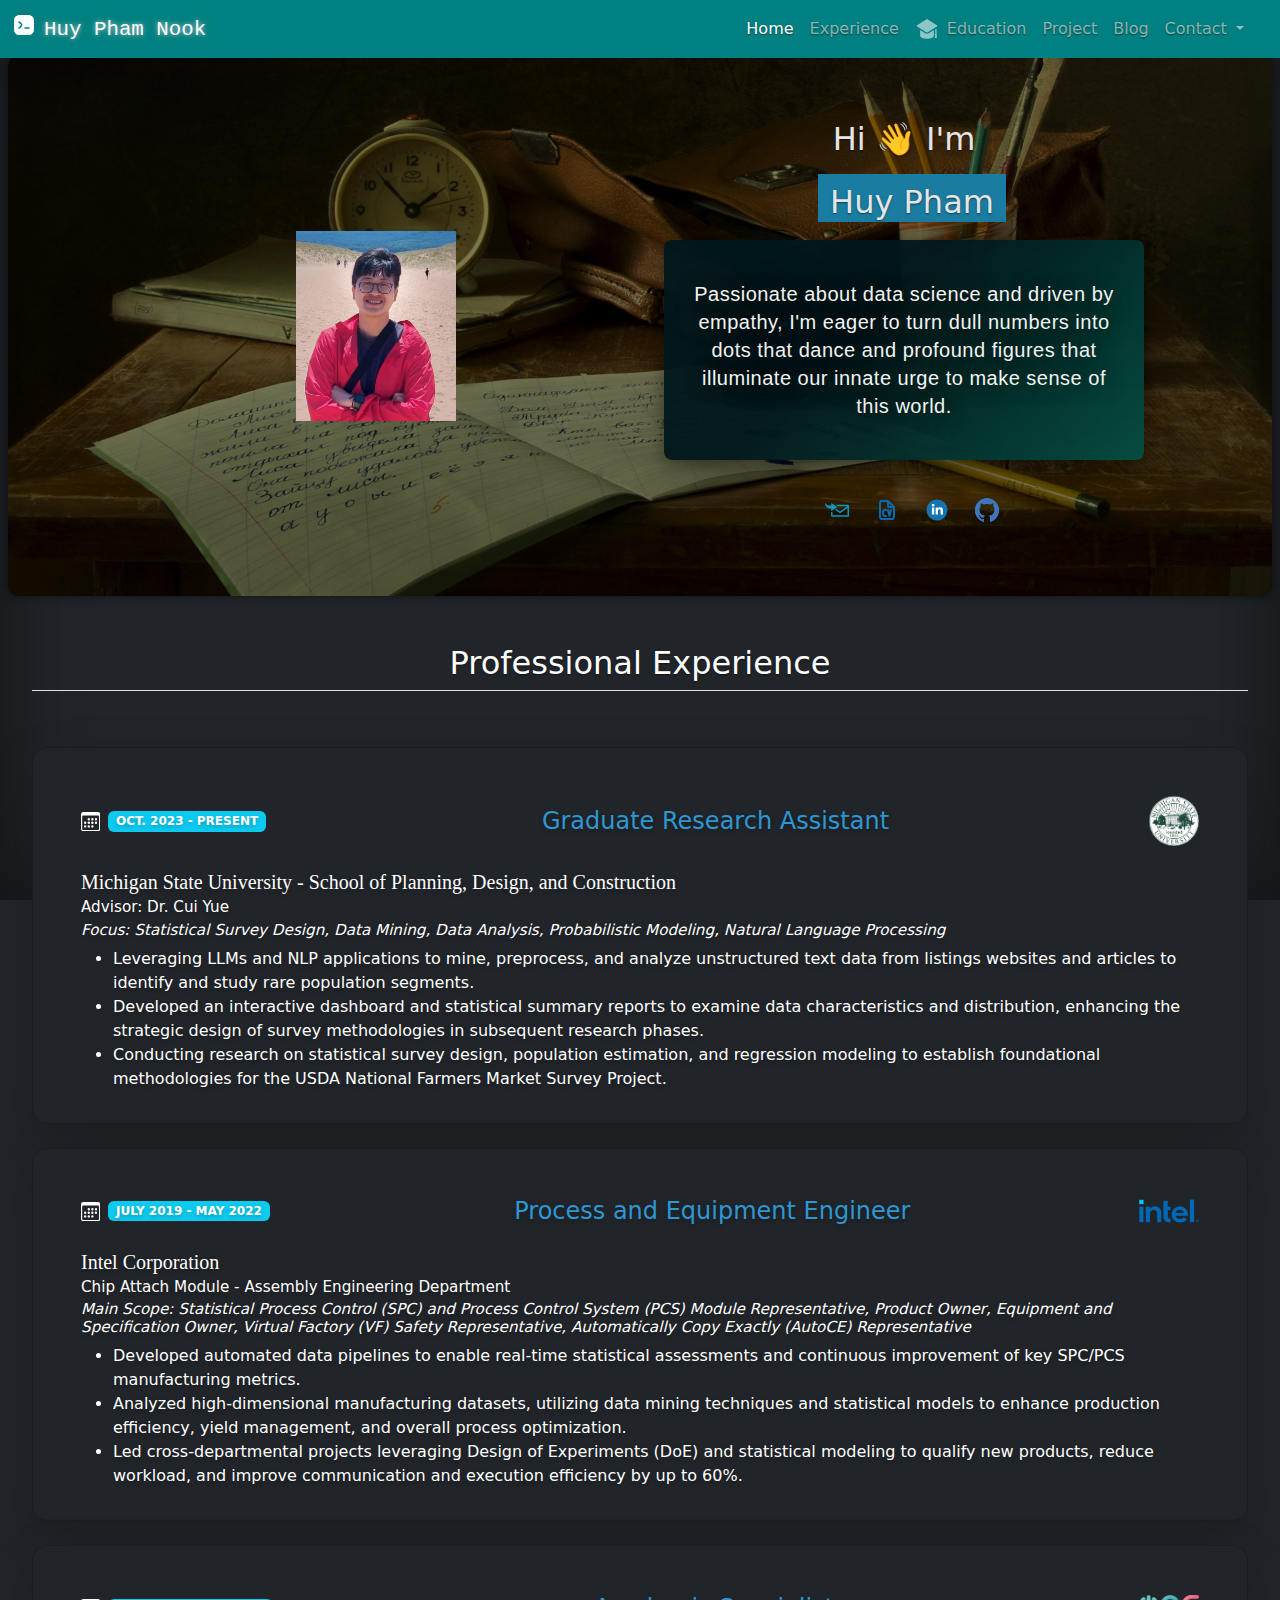
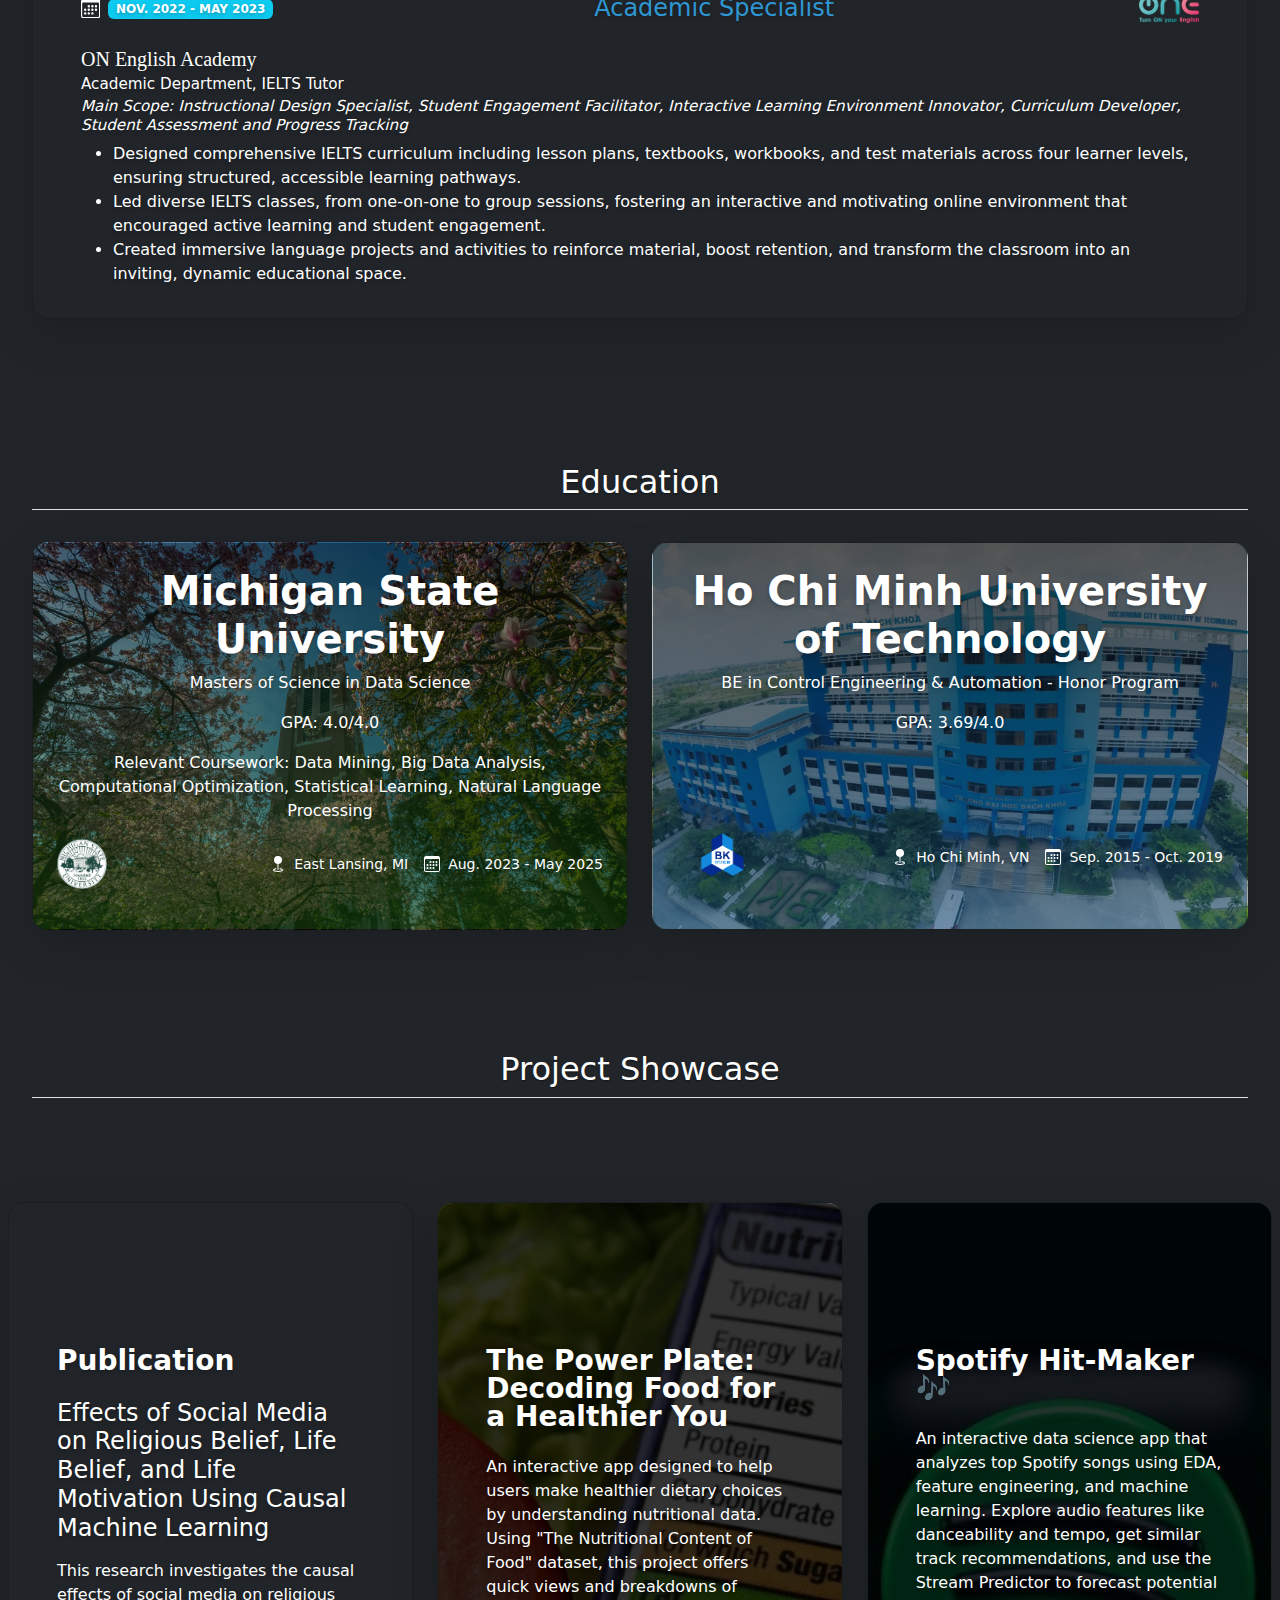
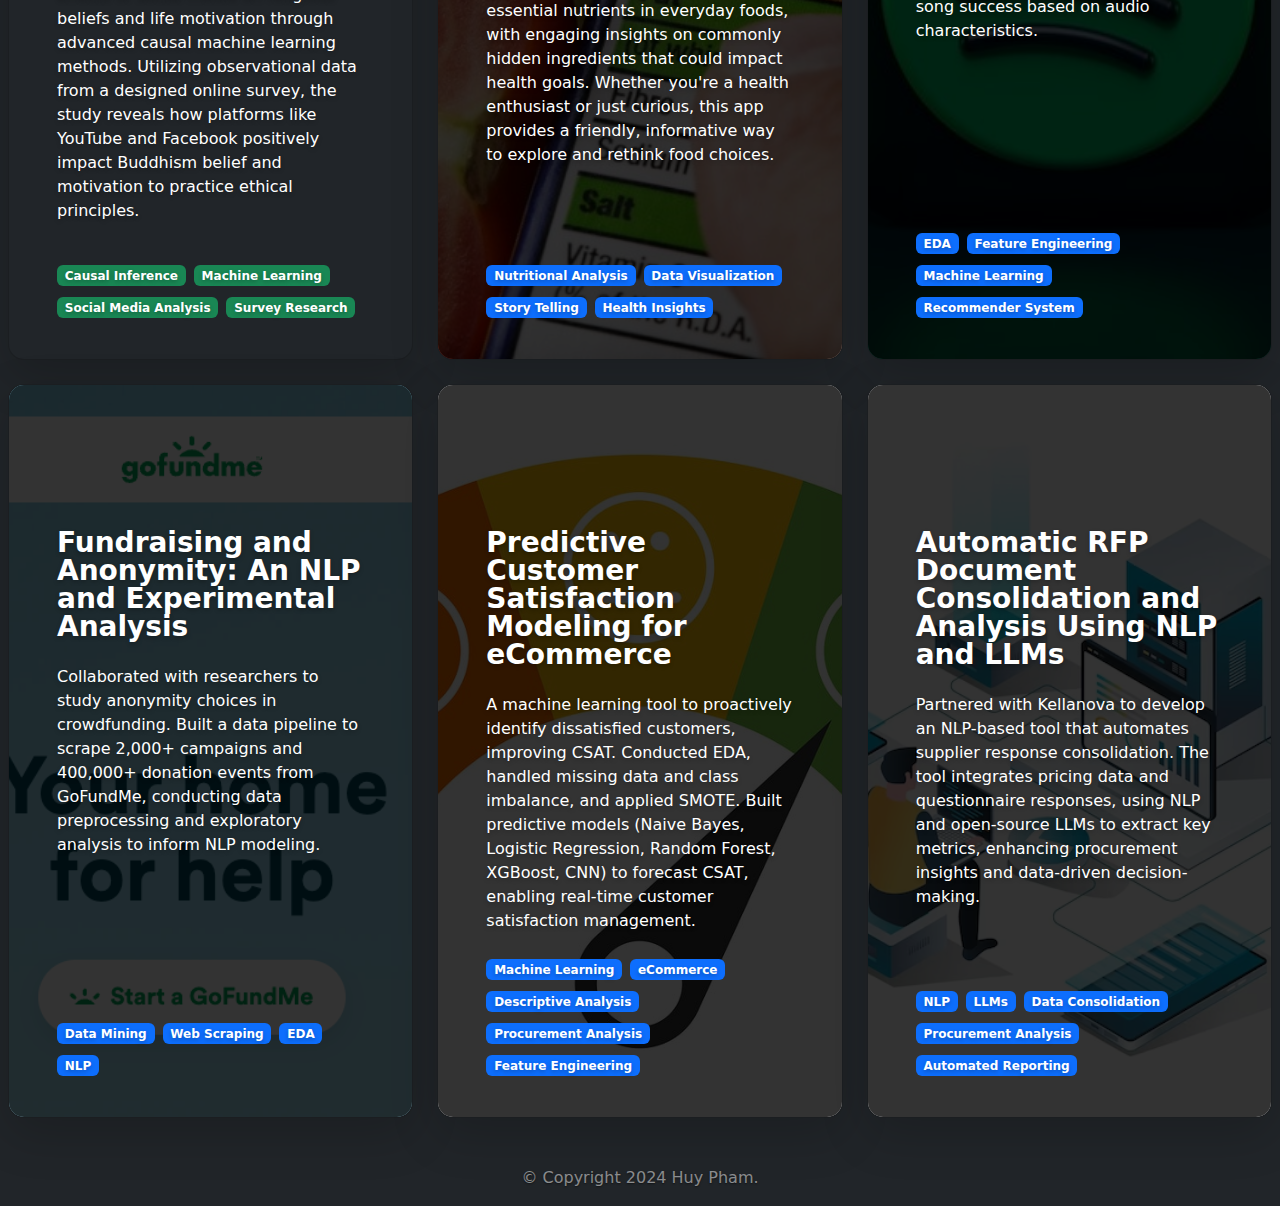
==== commit 6958ecfb: "change img loading" ====
--- a/index.html
+++ b/index.html
@@ -229,10 +229,10 @@
             <div class="row align-items-center g-5 py-5">
 
               <div class="col-lg-6">
-                <img src="./home/huy.jpg"
+                <img src="./home/huy.jpg" loading="lazy
                   class="img-fluid shadow-lg rounded-4 z-depth-1" alt="Huy Pham"
                   width="160"
-                  height="160" loading="lazy" />
+                 loading="lazy" />
               </div>
 
               <div class="col-lg-6">
@@ -315,7 +315,7 @@
                         style="color: rgb(46, 151, 211);">
                         Graduate Research Assistant
                       </h4>
-                      <img src="./home/msulogo.png" alt="MSU" width="50"
+                      <img src="./home/msulogo.png" loading="lazy alt="MSU" width="50"
                         class="rounded-circle" />
                     </div>
                     <h5 class="mb-1"
@@ -364,7 +364,7 @@
                         style="color: rgb(46, 151, 211);">
                         Process and Equipment Engineer
                       </h4>
-                      <img src="./home/Intel-logo-2022.png" alt="INTEL"
+                      <img src="./home/Intel-logo-2022.png" loading="lazy alt="INTEL"
                         width="60" />
                     </div>
                     <h5 class="mb-1"
@@ -417,7 +417,7 @@
                         style="color: rgb(46, 151, 211);">
                         Academic Specialist
                       </h4>
-                      <img src="./home/one.png" alt="ONE" width="60" />
+                      <img src="./home/one.png" loading="lazy alt="ONE" width="60" />
                     </div>
                     <h5 class="mb-1"
                       style="font-family:'Lucida Sans Unicode';">ON English
@@ -469,7 +469,7 @@
                       Learning, Natural Language Processing</p>
                     <ul class="d-flex list-unstyled mt-auto">
                       <li class="me-auto">
-                        <img src="./home/msulogo.png" alt="MSU" width="50"
+                        <img src="./home/msulogo.png" loading="lazy alt="MSU" width="50"
                           class="rounded-circle" />
                       </li>
                       <li class="d-flex align-items-center me-3">
@@ -502,7 +502,7 @@
                     <p class="fs-7">GPA: 3.69/4.0</p>
                     <ul class="d-flex list-unstyled mt-auto">
                       <li class="me-auto">
-                        <img src="./home/bkulogo.png" alt="BKU" width="90"
+                        <img src="./home/bkulogo.png" loading="lazy alt="BKU" width="90"
                           class="rounded-circle" />
                       </li>
                       <li class="d-flex align-items-center me-3">
@@ -535,7 +535,7 @@
                 target="_blank" class="text-decoration-none">
                 <div
                   class="card proj-card-cover h-100 overflow-hidden text-bg-dark rounded-4 shadow-lg"
-                  style="background-image: url('./home/conference.jpg');">
+                  style="background-image: url('./home/');">
                   <div
                     class="d-flex flex-column h-100 p-5 pb-3 text-white text-shadow-1">
                     <h3 class="pt-5 mt-5 mb-4 lh-1 fw-bold">Publication</h3>
@@ -619,7 +619,7 @@
                 <div
                   class="card proj-card-cover h-100 overflow-hidden text-bg-dark rounded-4 shadow-lg position-relative">
                   <div class="card-overlay"></div>
-                  <div style="background-image: url('./home/');"
+                  <div style="background-image: url('./home/spot.png');"
                     class="card-img h-100">
                     <div
                       class="d-flex flex-column h-100 p-5 pb-3 text-white text-shadow-1">
@@ -783,7 +783,6 @@
 
 
         <script src="./assets/dist/js/bootstrap.bundle.min.js"></script>
-        <script src="./home/event.js"></script>
       </body>
 
     </html>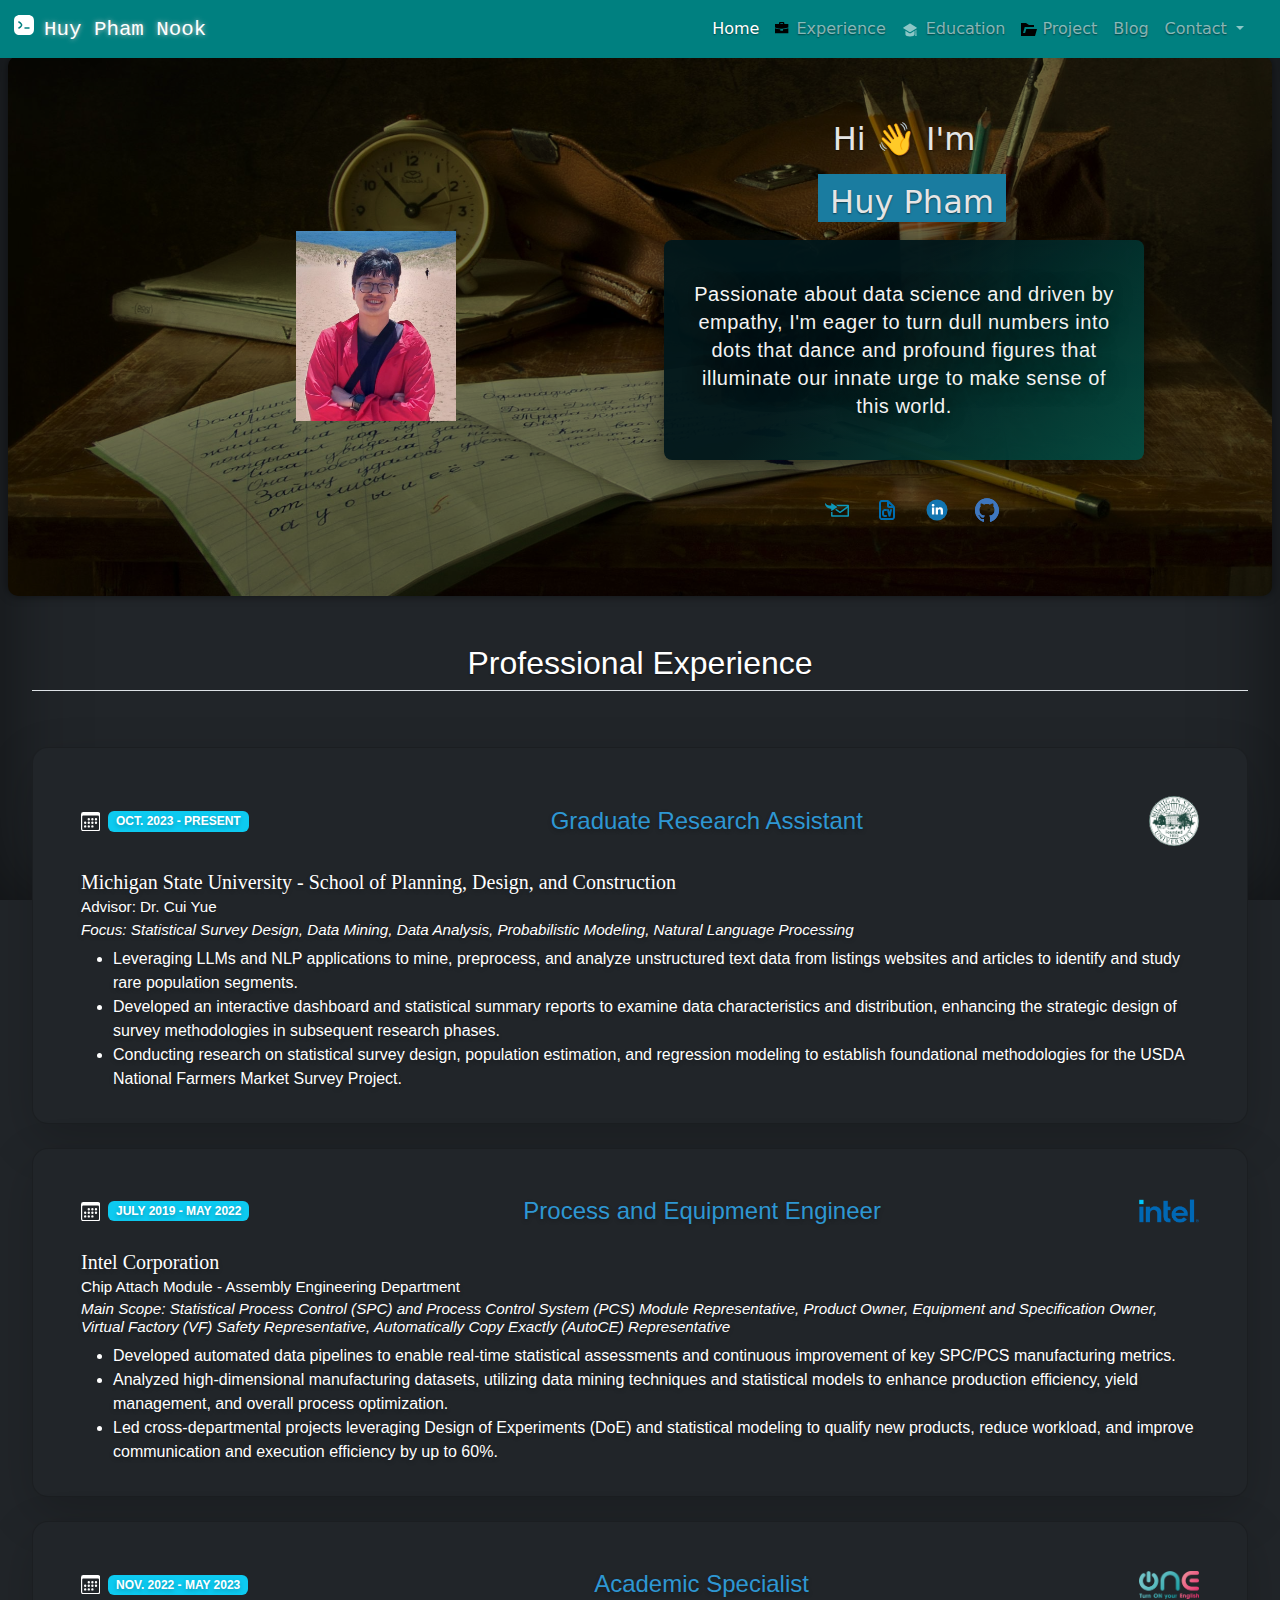
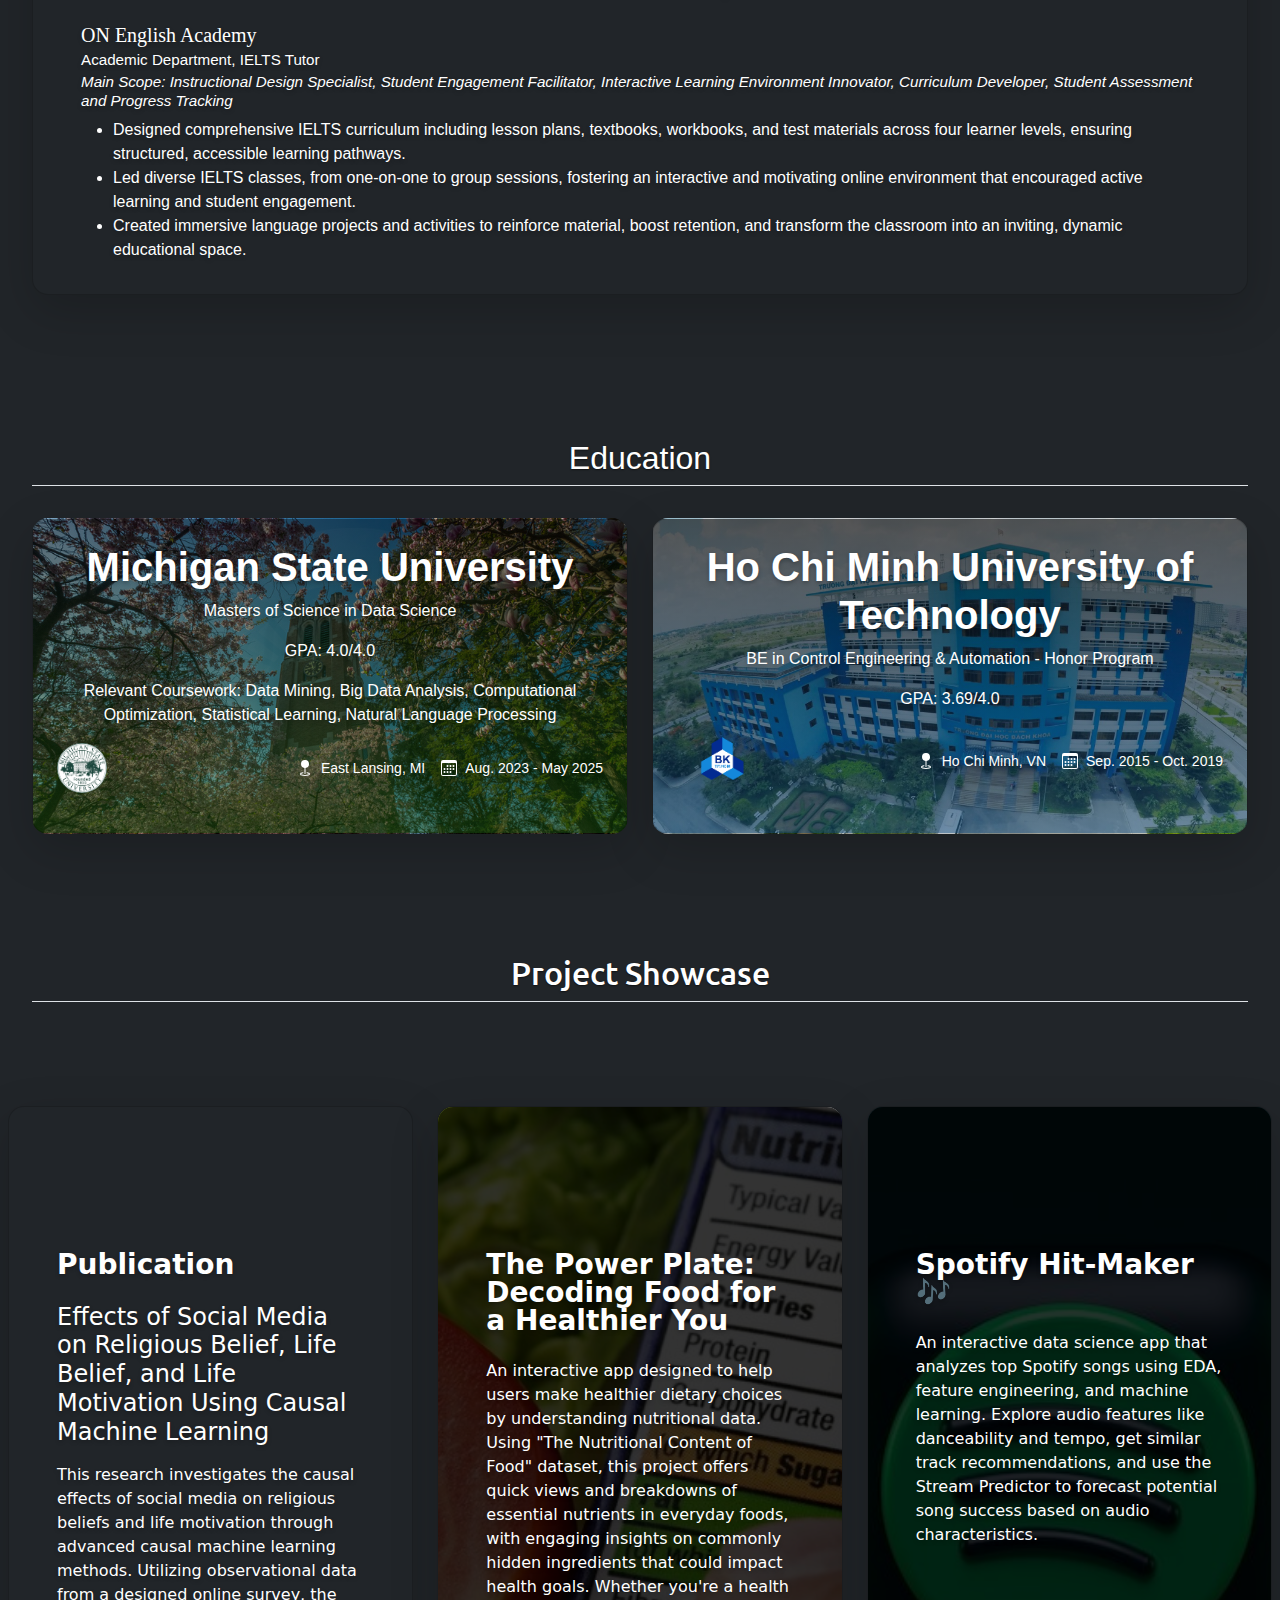
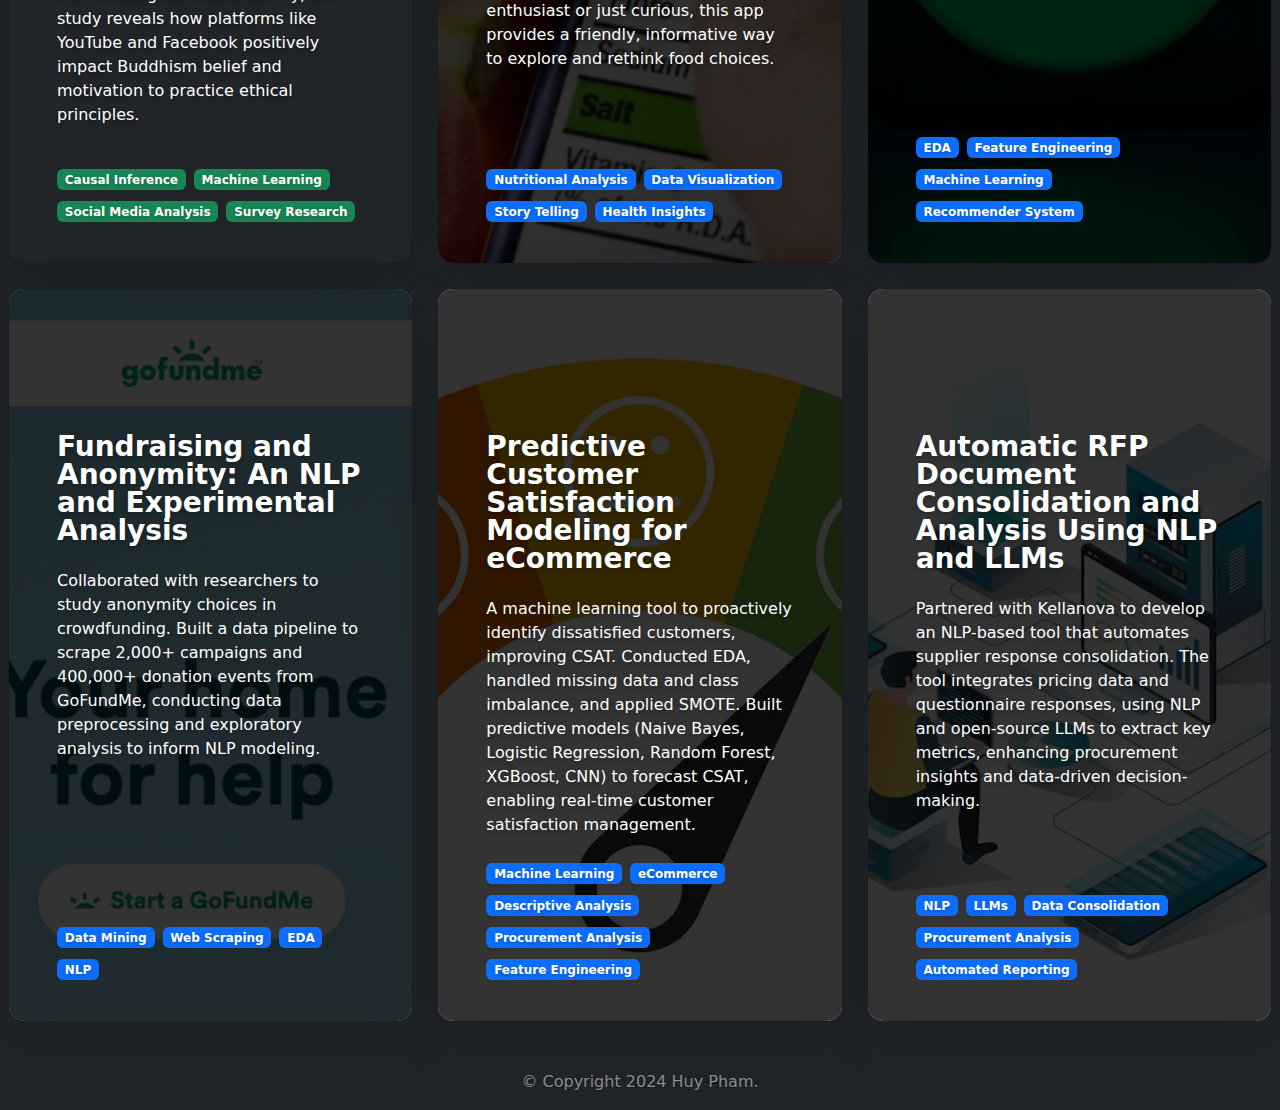
==== commit 6d701307: "svg edit" ====
--- a/index.html
+++ b/index.html
@@ -1,97 +1,106 @@
 <!DOCTYPE html>
 <html lang="en" class="h-100">
 
-  <head>
-    <meta charset="UTF-8" >
-    <meta name="viewport" content="width=device-width, initial-scale=1" >
-    <meta name="description"
-      content="Huy Pham Personal Portfolio, Master of Science in Data Science, I'm a dedicated and hard worker with a sharp mind and a passion for learning new things. Contact me at phamdinh@msu.edu" >
-    <meta name="google-site-verification"
-      content="C8UkY1KP_EtUg__px7DzGB0qxyJPKvDaBWybJYrWNiM" >
-    <title>Huy Pham Personal Portfolio</title>
-    <link href="./assets/dist/css/bootstrap.min.css" rel="stylesheet" >
-
-    <link href="./home/main.css" rel="stylesheet" >
-  </head>
-
-  <body class="d-flex h-100 text-bg-dark" data-new-gr-c-s-check-loaded="8.912.0"
-    data-gr-ext-installed>
-      <svg style="display: none">
-        <symbol id="geo-fill" viewBox="0 0 16 16">
-          <path fill-rule="evenodd"
-            d="M4 4a4 4 0 1 1 4.5 3.969V13.5a.5.5 0 0 1-1 0V7.97A4 4 0 0 1 4 3.999zm2.493 8.574a.5.5 0 0 1-.411.575c-.712.118-1.28.295-1.655.493a1.319 1.319 0 0 0-.37.265.301.301 0 0 0-.057.09V14l.002.008a.147.147 0 0 0 .016.033.617.617 0 0 0 .145.15c.165.13.435.27.813.395.751.25 1.82.414 3.024.414s2.273-.163 3.024-.414c.378-.126.648-.265.813-.395a.619.619 0 0 0 .146-.15.148.148 0 0 0 .015-.033L12 14v-.004a.301.301 0 0 0-.057-.09 1.318 1.318 0 0 0-.37-.264c-.376-.198-.943-.375-1.655-.493a.5.5 0 1 1 .164-.986c.77.127 1.452.328 1.957.594C12.5 13 13 13.4 13 14c0 .426-.26.752-.544.977-.29.228-.68.413-1.116.558-.878.293-2.059.465-3.34.465-1.281 0-2.462-.172-3.34-.465-.436-.145-.826-.33-1.116-.558C3.26 14.752 3 14.426 3 14c0-.599.5-1 .961-1.243.505-.266 1.187-.467 1.957-.594a.5.5 0 0 1 .575.411z">
-          </path>
-        </symbol>
-        <symbol id="calendar3" viewBox="0 0 16 16">
-          <path
-            d="M14 0H2a2 2 0 0 0-2 2v12a2 2 0 0 0 2 2h12a2 2 0 0 0 2-2V2a2 2 0 0 0-2-2zM1 3.857C1 3.384 1.448 3 2 3h12c.552 0 1 .384 1 .857v10.286c0 .473-.448.857-1 .857H2c-.552 0-1-.384-1-.857V3.857z">
-          </path>
-          <path
-            d="M6.5 7a1 1 0 1 0 0-2 1 1 0 0 0 0 2zm3 0a1 1 0 1 0 0-2 1 1 0 0 0 0 2zm3 0a1 1 0 1 0 0-2 1 1 0 0 0 0 2zm-9 3a1 1 0 1 0 0-2 1 1 0 0 0 0 2zm3 0a1 1 0 1 0 0-2 1 1 0 0 0 0 2zm3 0a1 1 0 1 0 0-2 1 1 0 0 0 0 2zm3 0a1 1 0 1 0 0-2 1 1 0 0 0 0 2zm-9 3a1 1 0 1 0 0-2 1 1 0 0 0 0 2zm3 0a1 1 0 1 0 0-2 1 1 0 0 0 0 2zm3 0a1 1 0 1 0 0-2 1 1 0 0 0 0 2z">
-          </path>
-        </symbol>
-        <symbol id="linkedin" viewBox="0 0 32 32">
-          <rect x="2" y="2" width="28" height="28" rx="14" fill="#1275B1" />
-          <path
-            d="M12.6186 9.69215C12.6186 10.6267 11.8085 11.3843 10.8093 11.3843C9.81004 11.3843 9 10.6267 9 9.69215C9 8.7576 9.81004 8 10.8093 8C11.8085 8 12.6186 8.7576 12.6186 9.69215Z"
-            fill="white" />
-          <path d="M9.24742 12.6281H12.3402V22H9.24742V12.6281Z" fill="white" />
-          <path
-            d="M17.3196 12.6281H14.2268V22H17.3196C17.3196 22 17.3196 19.0496 17.3196 17.2049C17.3196 16.0976 17.6977 14.9855 19.2062 14.9855C20.911 14.9855 20.9008 16.4345 20.8928 17.5571C20.8824 19.0244 20.9072 20.5219 20.9072 22H24V17.0537C23.9738 13.8954 23.1508 12.4401 20.4433 12.4401C18.8354 12.4401 17.8387 13.1701 17.3196 13.8305V12.6281Z"
-            fill="white" />
-
-        </symbol>
-        <symbol id="education" viewBox="0 0 14 14">
-          <path
-            d="m 12.499079,12.25525 c 0.0968,0 0.188377,-0.0436 0.249339,-0.11884 0.06096,-0.0752 0.08473,-0.17385 0.06473,-0.26853 l -0.202146,-0.95662 c 0.115125,-0.11137 0.187491,-0.26686 0.187491,-0.43975 0,-0.182 -0.08106,-0.34343 -0.206876,-0.45558 l 0,-3.32202 -0.810333,0.50146 0,2.82056 c -0.125815,0.11215 -0.2069,0.27358 -0.2069,0.45558 0,0.17291 0.07239,0.32841 0.187515,0.43975 l -0.20217,0.95662 c -0.02,0.0947 0.0038,0.19335 0.06473,0.26853 0.06096,0.0752 0.152539,0.11884 0.249339,0.11884 l 0.625281,0 z M 12.773741,4.75539 7.5021019,1.49209 C 7.3477151,1.39699 7.1736728,1.34925 6.9996305,1.34925 c -0.1740423,0 -0.3482077,0.0477 -0.5016586,0.14284 l -5.271713,3.2633 C 1.0854931,4.84249 0.99999905,4.99633 0.99999905,5.1619 c 0,0.1656 0.085494,0.31949 0.22625985,0.40673 l 5.2716883,3.26333 c 0.153451,0.0952 0.3276163,0.14284 0.5016586,0.14284 0.1740423,0 0.3481092,-0.0477 0.5024714,-0.14284 L 12.773741,5.56863 c 0.140766,-0.0872 0.22626,-0.24113 0.22626,-0.40673 0,-0.16557 -0.08549,-0.31946 -0.22626,-0.40651 z M 6.9996059,9.78508 c -0.3283798,0 -0.6488777,-0.0912 -0.928242,-0.26411 l -3.0750017,-1.90368 0,3.27796 c 0,0.97016 1.7931578,1.7555 4.0032436,1.7555 2.2108742,0 4.0038842,-0.78536 4.0038842,-1.7555 l 0,-3.27796 -3.0748786,1.90368 C 7.6492472,9.69388 7.3279857,9.78508 6.9996059,9.78508 Z" />
-        </symbol>
-        <symbol id="code" viewBox="0 0 32 32">
-          <path
-            d="M16.19 2H7.81C4.17 2 2 4.17 2 7.81V16.18C2 19.83 4.17 22 7.81 22H16.18C19.82 22 21.99 19.83 21.99 16.19V7.81C22 4.17 19.83 2 16.19 2ZM9.94 13.27C9.26 14.29 8.32 15.12 7.22 15.67C7.12 15.72 7 15.75 6.89 15.75C6.61 15.75 6.35 15.6 6.22 15.34C6.03 14.97 6.18 14.52 6.56 14.33C7.43 13.9 8.17 13.24 8.7 12.44C8.88 12.17 8.88 11.83 8.7 11.56C8.16 10.76 7.42 10.1 6.56 9.67C6.18 9.49 6.03 9.04 6.22 8.66C6.4 8.29 6.85 8.14 7.22 8.33C8.32 8.88 9.26 9.71 9.94 10.73C10.46 11.5 10.46 12.5 9.94 13.27ZM17 15.75H13C12.59 15.75 12.25 15.41 12.25 15C12.25 14.59 12.59 14.25 13 14.25H17C17.41 14.25 17.75 14.59 17.75 15C17.75 15.41 17.41 15.75 17 15.75Z"
-            fill="white" />
-        </symbol>
-        <symbol id="map" viewBox="0 0 24 24">
-          <g opacity="0.5">
-            <path
-              d="M3 8.70938V16.8377C3 17.8813 3 18.4031 3.28314 18.7959C3.56627 19.1888 4.06129 19.3538 5.05132 19.6838L6.21609 20.072C7.58318 20.5277 8.26674 20.7556 8.95493 20.6634C8.96999 20.6614 8.98501 20.6593 9 20.6569V6.65705C8.88712 6.67391 8.77331 6.68433 8.6591 6.68823C8.11989 6.70664 7.58626 6.52877 6.51901 6.17302C5.12109 5.70705 4.42213 5.47406 3.89029 5.71066C3.70147 5.79466 3.53204 5.91678 3.39264 6.06935C3 6.49907 3 7.23584 3 8.70938Z"
-              fill="white" />
-            <path
-              d="M21 15.2907V7.16229C21 6.11872 21 5.59692 20.7169 5.20409C20.4337 4.81126 19.9387 4.64625 18.9487 4.31624L17.7839 3.92799C16.4168 3.47229 15.7333 3.24444 15.0451 3.3366C15.03 3.33861 15.015 3.34078 15 3.34309V17.343C15.1129 17.3261 15.2267 17.3157 15.3409 17.3118C15.8801 17.2934 16.4137 17.4713 17.481 17.827C18.8789 18.293 19.5779 18.526 20.1097 18.2894C20.2985 18.2054 20.468 18.0833 20.6074 17.9307C21 17.501 21 16.7642 21 15.2907Z"
-              fill="white" />
-          </g>
-          <path
-            d="M9.24685 6.60921C9.16522 6.6285 9.08286 6.64435 9 6.65673V20.6566C9.66964 20.5533 10.2689 20.1538 11.4416 19.3719L12.824 18.4503C13.7601 17.8263 14.2281 17.5143 14.7532 17.3902C14.8348 17.3709 14.9171 17.355 15 17.3427V3.34277C14.3304 3.44613 13.7311 3.84561 12.5583 4.62747L11.176 5.54905C10.2399 6.17308 9.77191 6.48509 9.24685 6.60921Z"
-            fill="#white" />
-          <path
-            d="M17.481 17.8267C17.5684 17.8558 17.653 17.884 17.735 17.9113Z"
-            fill="#white" />
-        </symbol>
-        <symbol id="email" viewBox="0 0 16.615 16.615">
-          <g>
-            <g>
-              <path style="fill:#0d98ba;"
-                d="M16.614,5.208c0-0.276-0.225-0.501-0.502-0.501H7.53l1.208,0.813
+<head>
+  <meta charset="UTF-8">
+  <meta name="viewport" content="width=device-width, initial-scale=1">
+  <meta name="author" content="Huy Pham">
+  <meta name="description"
+    content="Huy Pham Personal Portfolio, Master of Science in Data Science, I'm a dedicated and hard worker with a sharp mind and a passion for learning new things. Contact me at phamdinh@msu.edu">
+  <meta name="google-site-verification" content="C8UkY1KP_EtUg__px7DzGB0qxyJPKvDaBWybJYrWNiM">
+  <title>Huy Pham Personal Portfolio</title>
+  <link rel="icon" href="src/favicon.ico" type="image/x-icon">
+  <link href="./assets/dist/css/bootstrap.min.css" rel="stylesheet">
+
+  <link href="./src/main.css" rel="stylesheet">
+  <link rel="preconnect" href="https://fonts.googleapis.com">
+  <link rel="preconnect" href="https://fonts.gstatic.com" crossorigin>
+  <link
+    href="https://fonts.googleapis.com/css2?family=Atkinson+Hyperlegible:ital,wght@0,400;0,700;1,400;1,700&family=Ubuntu:ital,wght@0,300;0,400;0,500;0,700;1,300;1,400;1,500;1,700&display=swap"
+    rel="stylesheet">
+</head>
+
+<body class="d-flex h-100 text-bg-dark" data-new-gr-c-s-check-loaded="8.912.0" data-gr-ext-installed>
+  <svg style="display: none">
+    <symbol id="folder-icon" viewBox="0 0 16 16">
+      <path d="M0 1H5L8 3H13V5H3.7457L2.03141 11H4.11144L5.2543 7H16L14 14H0V1Z" fill="#000000" />
+    </symbol>
+    <symbol id="geo-fill" viewBox="0 0 16 16">
+      <path fill-rule="evenodd"
+        d="M4 4a4 4 0 1 1 4.5 3.969V13.5a.5.5 0 0 1-1 0V7.97A4 4 0 0 1 4 3.999zm2.493 8.574a.5.5 0 0 1-.411.575c-.712.118-1.28.295-1.655.493a1.319 1.319 0 0 0-.37.265.301.301 0 0 0-.057.09V14l.002.008a.147.147 0 0 0 .016.033.617.617 0 0 0 .145.15c.165.13.435.27.813.395.751.25 1.82.414 3.024.414s2.273-.163 3.024-.414c.378-.126.648-.265.813-.395a.619.619 0 0 0 .146-.15.148.148 0 0 0 .015-.033L12 14v-.004a.301.301 0 0 0-.057-.09 1.318 1.318 0 0 0-.37-.264c-.376-.198-.943-.375-1.655-.493a.5.5 0 1 1 .164-.986c.77.127 1.452.328 1.957.594C12.5 13 13 13.4 13 14c0 .426-.26.752-.544.977-.29.228-.68.413-1.116.558-.878.293-2.059.465-3.34.465-1.281 0-2.462-.172-3.34-.465-.436-.145-.826-.33-1.116-.558C3.26 14.752 3 14.426 3 14c0-.599.5-1 .961-1.243.505-.266 1.187-.467 1.957-.594a.5.5 0 0 1 .575.411z">
+      </path>
+    </symbol>
+    <symbol id="calendar3" viewBox="0 0 16 16">
+      <path
+        d="M14 0H2a2 2 0 0 0-2 2v12a2 2 0 0 0 2 2h12a2 2 0 0 0 2-2V2a2 2 0 0 0-2-2zM1 3.857C1 3.384 1.448 3 2 3h12c.552 0 1 .384 1 .857v10.286c0 .473-.448.857-1 .857H2c-.552 0-1-.384-1-.857V3.857z">
+      </path>
+      <path
+        d="M6.5 7a1 1 0 1 0 0-2 1 1 0 0 0 0 2zm3 0a1 1 0 1 0 0-2 1 1 0 0 0 0 2zm3 0a1 1 0 1 0 0-2 1 1 0 0 0 0 2zm-9 3a1 1 0 1 0 0-2 1 1 0 0 0 0 2zm3 0a1 1 0 1 0 0-2 1 1 0 0 0 0 2zm3 0a1 1 0 1 0 0-2 1 1 0 0 0 0 2zm3 0a1 1 0 1 0 0-2 1 1 0 0 0 0 2zm-9 3a1 1 0 1 0 0-2 1 1 0 0 0 0 2zm3 0a1 1 0 1 0 0-2 1 1 0 0 0 0 2zm3 0a1 1 0 1 0 0-2 1 1 0 0 0 0 2z">
+      </path>
+    </symbol>
+    <symbol id="linkedin" viewBox="0 0 32 32">
+      <rect x="2" y="2" width="28" height="28" rx="14" fill="#1275B1" />
+      <path
+        d="M12.6186 9.69215C12.6186 10.6267 11.8085 11.3843 10.8093 11.3843C9.81004 11.3843 9 10.6267 9 9.69215C9 8.7576 9.81004 8 10.8093 8C11.8085 8 12.6186 8.7576 12.6186 9.69215Z"
+        fill="white" />
+      <path d="M9.24742 12.6281H12.3402V22H9.24742V12.6281Z" fill="white" />
+      <path
+        d="M17.3196 12.6281H14.2268V22H17.3196C17.3196 22 17.3196 19.0496 17.3196 17.2049C17.3196 16.0976 17.6977 14.9855 19.2062 14.9855C20.911 14.9855 20.9008 16.4345 20.8928 17.5571C20.8824 19.0244 20.9072 20.5219 20.9072 22H24V17.0537C23.9738 13.8954 23.1508 12.4401 20.4433 12.4401C18.8354 12.4401 17.8387 13.1701 17.3196 13.8305V12.6281Z"
+        fill="white" />
+
+    </symbol>
+    <symbol id="education" viewBox="0 0 14 14">
+      <path
+        d="m 12.499079,12.25525 c 0.0968,0 0.188377,-0.0436 0.249339,-0.11884 0.06096,-0.0752 0.08473,-0.17385 0.06473,-0.26853 l -0.202146,-0.95662 c 0.115125,-0.11137 0.187491,-0.26686 0.187491,-0.43975 0,-0.182 -0.08106,-0.34343 -0.206876,-0.45558 l 0,-3.32202 -0.810333,0.50146 0,2.82056 c -0.125815,0.11215 -0.2069,0.27358 -0.2069,0.45558 0,0.17291 0.07239,0.32841 0.187515,0.43975 l -0.20217,0.95662 c -0.02,0.0947 0.0038,0.19335 0.06473,0.26853 0.06096,0.0752 0.152539,0.11884 0.249339,0.11884 l 0.625281,0 z M 12.773741,4.75539 7.5021019,1.49209 C 7.3477151,1.39699 7.1736728,1.34925 6.9996305,1.34925 c -0.1740423,0 -0.3482077,0.0477 -0.5016586,0.14284 l -5.271713,3.2633 C 1.0854931,4.84249 0.99999905,4.99633 0.99999905,5.1619 c 0,0.1656 0.085494,0.31949 0.22625985,0.40673 l 5.2716883,3.26333 c 0.153451,0.0952 0.3276163,0.14284 0.5016586,0.14284 0.1740423,0 0.3481092,-0.0477 0.5024714,-0.14284 L 12.773741,5.56863 c 0.140766,-0.0872 0.22626,-0.24113 0.22626,-0.40673 0,-0.16557 -0.08549,-0.31946 -0.22626,-0.40651 z M 6.9996059,9.78508 c -0.3283798,0 -0.6488777,-0.0912 -0.928242,-0.26411 l -3.0750017,-1.90368 0,3.27796 c 0,0.97016 1.7931578,1.7555 4.0032436,1.7555 2.2108742,0 4.0038842,-0.78536 4.0038842,-1.7555 l 0,-3.27796 -3.0748786,1.90368 C 7.6492472,9.69388 7.3279857,9.78508 6.9996059,9.78508 Z" />
+    </symbol>
+    <symbol id="code" viewBox="0 0 32 32">
+      <path
+        d="M16.19 2H7.81C4.17 2 2 4.17 2 7.81V16.18C2 19.83 4.17 22 7.81 22H16.18C19.82 22 21.99 19.83 21.99 16.19V7.81C22 4.17 19.83 2 16.19 2ZM9.94 13.27C9.26 14.29 8.32 15.12 7.22 15.67C7.12 15.72 7 15.75 6.89 15.75C6.61 15.75 6.35 15.6 6.22 15.34C6.03 14.97 6.18 14.52 6.56 14.33C7.43 13.9 8.17 13.24 8.7 12.44C8.88 12.17 8.88 11.83 8.7 11.56C8.16 10.76 7.42 10.1 6.56 9.67C6.18 9.49 6.03 9.04 6.22 8.66C6.4 8.29 6.85 8.14 7.22 8.33C8.32 8.88 9.26 9.71 9.94 10.73C10.46 11.5 10.46 12.5 9.94 13.27ZM17 15.75H13C12.59 15.75 12.25 15.41 12.25 15C12.25 14.59 12.59 14.25 13 14.25H17C17.41 14.25 17.75 14.59 17.75 15C17.75 15.41 17.41 15.75 17 15.75Z"
+        fill="white" />
+    </symbol>
+    <symbol id="map" viewBox="0 0 24 24">
+      <g opacity="0.5">
+        <path
+          d="M3 8.70938V16.8377C3 17.8813 3 18.4031 3.28314 18.7959C3.56627 19.1888 4.06129 19.3538 5.05132 19.6838L6.21609 20.072C7.58318 20.5277 8.26674 20.7556 8.95493 20.6634C8.96999 20.6614 8.98501 20.6593 9 20.6569V6.65705C8.88712 6.67391 8.77331 6.68433 8.6591 6.68823C8.11989 6.70664 7.58626 6.52877 6.51901 6.17302C5.12109 5.70705 4.42213 5.47406 3.89029 5.71066C3.70147 5.79466 3.53204 5.91678 3.39264 6.06935C3 6.49907 3 7.23584 3 8.70938Z"
+          fill="white" />
+        <path
+          d="M21 15.2907V7.16229C21 6.11872 21 5.59692 20.7169 5.20409C20.4337 4.81126 19.9387 4.64625 18.9487 4.31624L17.7839 3.92799C16.4168 3.47229 15.7333 3.24444 15.0451 3.3366C15.03 3.33861 15.015 3.34078 15 3.34309V17.343C15.1129 17.3261 15.2267 17.3157 15.3409 17.3118C15.8801 17.2934 16.4137 17.4713 17.481 17.827C18.8789 18.293 19.5779 18.526 20.1097 18.2894C20.2985 18.2054 20.468 18.0833 20.6074 17.9307C21 17.501 21 16.7642 21 15.2907Z"
+          fill="white" />
+      </g>
+      <path
+        d="M9.24685 6.60921C9.16522 6.6285 9.08286 6.64435 9 6.65673V20.6566C9.66964 20.5533 10.2689 20.1538 11.4416 19.3719L12.824 18.4503C13.7601 17.8263 14.2281 17.5143 14.7532 17.3902C14.8348 17.3709 14.9171 17.355 15 17.3427V3.34277C14.3304 3.44613 13.7311 3.84561 12.5583 4.62747L11.176 5.54905C10.2399 6.17308 9.77191 6.48509 9.24685 6.60921Z"
+        fill="#white" />
+      <path d="M17.481 17.8267C17.5684 17.8558 17.653 17.884 17.735 17.9113Z" fill="#white" />
+    </symbol>
+    <symbol id="work-case-filled" viewBox="0 0 512 512">
+      <path
+        d="M0,197.76 C54.5835501,218.995667 112.186031,231.452204 170.666667,234.666667 L170.666667,277.333333 L256,277.333333 L256,234.666667 C314.339546,231.013 371.833936,218.86731 426.666667,198.613333 L426.666667,362.666667 L0,362.666667 L0,197.76 Z M277.333333,0 L298.666667,21.3333333 L298.666667,64 L426.666667,64 L426.666667,175.146667 C361.254942,199.569074 292.110481,212.488551 222.293333,213.333333 L222.293333,213.333333 L206.933333,213.333333 C136.179047,212.568604 66.119345,199.278929 0,174.08 L0,64 L128,64 L128,21.3333333 L149.333333,0 L277.333333,0 Z M256,42.6666667 L170.666667,42.6666667 L170.666667,64 L256,64 L256,42.6666667 Z"
+        fill="#000000" />
+    </symbol>
+    <symbol id="email" viewBox="0 0 16.615 16.615">
+      <g>
+        <g>
+          <path style="fill:#0d98ba;" d="M16.614,5.208c0-0.276-0.225-0.501-0.502-0.501H7.53l1.208,0.813
                 c0.078,0.053,0.142,0.119,0.199,0.19h6.455L10.408,9.32L7.971,7.566l-0.965,0.65l3.111,2.218c0.17,0.123,0.412,0.121,0.582,0
                 l4.912-3.502v5.09H5.205V9.428L5.003,9.565C4.845,9.669,4.669,9.721,4.488,9.721C4.39,9.721,4.295,9.7,4.202,9.67v2.854
                 c0,0.277,0.225,0.502,0.502,0.502h11.409c0.277,0,0.502-0.225,0.502-0.502V5.958c0-0.026-0.004-0.05-0.008-0.072
                 c0.006-0.027,0.008-0.054,0.008-0.08V5.208H16.614z" />
-              <path style="fill:#0d98ba;"
-                d="M4.308,8.799c0,0.066,0.037,0.127,0.096,0.158c0.06,0.031,0.13,0.027,0.185-0.01l3.735-2.514
+          <path style="fill:#0d98ba;" d="M4.308,8.799c0,0.066,0.037,0.127,0.096,0.158c0.06,0.031,0.13,0.027,0.185-0.01l3.735-2.514
                 C8.373,6.4,8.403,6.344,8.403,6.283c0-0.06-0.03-0.115-0.079-0.149L4.59,3.621C4.535,3.585,4.464,3.58,4.405,3.611
                 c-0.059,0.032-0.096,0.093-0.096,0.16v1.454C3.721,5.221,3.235,5.195,2.83,5.146C0.888,4.916,0.368,3.75,0.347,3.7
                 C0.318,3.632,0.252,3.59,0.181,3.59c-0.012,0-0.024,0-0.035,0.003C0.06,3.611,0,3.685,0,3.77c0,2.944,3.495,3.571,4.307,3.677
                 L4.308,8.799L4.308,8.799z" />
-            </g>
-          </g>
-        </symbol>
-        <symbol id="cv" viewBox="0 0 24 24">
-          <path
-            d="M12.6385 3.05526L12.8719 2.08289L12.6385 3.05526ZM13.9373 3.93726L13.2302 4.64437L13.9373 3.93726ZM13.2166 3.29472L13.7391 2.44208L13.2166 3.29472ZM6.09202 20.782L6.54601 19.891L6.09202 20.782ZM5.21799 19.908L6.10899 19.454L5.21799 19.908ZM17.908 20.782L17.454 19.891L17.908 20.782ZM18.782 19.908L17.891 19.454L18.782 19.908ZM18.0627 8.06274L18.7698 7.35563L18.0627 8.06274ZM18.7053 8.78343L19.5579 8.26093L18.7053 8.78343ZM18.9447 9.36154L19.9171 9.12809L18.9447 9.36154ZM5.21799 4.09202L6.10899 4.54601L5.21799 4.09202ZM6.09202 3.21799L6.54601 4.10899L6.09202 3.21799ZM13.9701 11.7575C13.8362 11.2217 13.2933 10.8959 12.7575 11.0299C12.2217 11.1638 11.8959 11.7067 12.0299 12.2425L13.9701 11.7575ZM14.5 18L13.5299 18.2425C13.6411 18.6877 14.0411 19 14.5 19C14.9589 19 15.3589 18.6877 15.4701 18.2425L14.5 18ZM16.9701 12.2425C17.1041 11.7067 16.7783 11.1638 16.2425 11.0299C15.7067 10.8959 15.1638 11.2217 15.0299 11.7575L16.9701 12.2425ZM11 19C11.5523 19 12 18.5523 12 18C12 17.4477 11.5523 17 11 17V19ZM9.23463 17.8478L8.85195 18.7716H8.85195L9.23463 17.8478ZM8.15224 16.7654L7.22836 17.1481H7.22836L8.15224 16.7654ZM11 13C11.5523 13 12 12.5523 12 12C12 11.4477 11.5523 11 11 11V13ZM9.23463 12.1522L8.85195 11.2284L9.23463 12.1522ZM8.15224 13.2346L7.22836 12.8519L8.15224 13.2346ZM14 3.17981C14 2.62752 13.5523 2.17981 13 2.17981C12.4477 2.17981 12 2.62752 12 3.17981H14ZM18.82 10C19.3723 10 19.82 9.55229 19.82 9C19.82 8.44772 19.3723 8 18.82 8V10ZM15.8 20H8.2V22H15.8V20ZM6 17.8V6.2H4V17.8H6ZM8.2 4H11.6745V2H8.2V4ZM18 10.3255V17.8H20V10.3255H18ZM11.6745 4C12.2113 4 12.3167 4.00643 12.405 4.02763L12.8719 2.08289C12.4999 1.99357 12.1161 2 11.6745 2V4ZM14.6444 3.23015C14.3321 2.91791 14.0653 2.64199 13.7391 2.44208L12.6941 4.14736C12.7715 4.19482 12.8506 4.2648 13.2302 4.64437L14.6444 3.23015ZM12.405 4.02763C12.5071 4.05213 12.6046 4.09253 12.6941 4.14736L13.7391 2.44208C13.4707 2.27759 13.178 2.15638 12.8719 2.08289L12.405 4.02763ZM8.2 20C7.62345 20 7.25117 19.9992 6.96784 19.9761C6.69617 19.9539 6.59545 19.9162 6.54601 19.891L5.63803 21.673C6.01641 21.8658 6.40963 21.9371 6.80497 21.9694C7.18864 22.0008 7.65645 22 8.2 22V20ZM4 17.8C4 18.3436 3.99922 18.8114 4.03057 19.195C4.06287 19.5904 4.13419 19.9836 4.32698 20.362L6.10899 19.454C6.0838 19.4045 6.04612 19.3038 6.02393 19.0322C6.00078 18.7488 6 18.3766 6 17.8H4ZM6.54601 19.891C6.35785 19.7951 6.20487 19.6422 6.10899 19.454L4.32698 20.362C4.6146 20.9265 5.07354 21.3854 5.63803 21.673L6.54601 19.891ZM15.8 22C16.3436 22 16.8114 22.0008 17.195 21.9694C17.5904 21.9371 17.9836 21.8658 18.362 21.673L17.454 19.891C17.4045 19.9162 17.3038 19.9539 17.0322 19.9761C16.7488 19.9992 16.3766 20 15.8 20V22ZM18 17.8C18 18.3766 17.9992 18.7488 17.9761 19.0322C17.9539 19.3038 17.9162 19.4045 17.891 19.454L19.673 20.362C19.8658 19.9836 19.9371 19.5904 19.9694 19.195C20.0008 18.8114 20 18.3436 20 17.8H18ZM18.362 21.673C18.9265 21.3854 19.3854 20.9265 19.673 20.362L17.891 19.454C17.7951 19.6422 17.6422 19.7951 17.454 19.891L18.362 21.673ZM17.3556 8.76985C17.7352 9.14941 17.8052 9.22849 17.8526 9.30593L19.5579 8.26093C19.358 7.93471 19.0821 7.66788 18.7698 7.35563L17.3556 8.76985ZM20 10.3255C20 9.8839 20.0064 9.50012 19.9171 9.12809L17.9724 9.59498C17.9936 9.6833 18 9.7887 18 10.3255H20ZM17.8526 9.30593C17.9075 9.3954 17.9479 9.49295 17.9724 9.59498L19.9171 9.12809C19.8436 8.82198 19.7224 8.52935 19.5579 8.26093L17.8526 9.30593ZM6 6.2C6 5.62345 6.00078 5.25117 6.02393 4.96784C6.04612 4.69617 6.0838 4.59545 6.10899 4.54601L4.32698 3.63803C4.13419 4.01641 4.06287 4.40963 4.03057 4.80497C3.99922 5.18864 4 5.65645 4 6.2H6ZM8.2 2C7.65645 2 7.18864 1.99922 6.80497 2.03057C6.40963 2.06287 6.01641 2.13419 5.63803 2.32698L6.54601 4.10899C6.59545 4.0838 6.69617 4.04612 6.96784 4.02393C7.25117 4.00078 7.62345 4 8.2 4V2ZM6.10899 4.54601C6.20487 4.35785 6.35785 4.20487 6.54601 4.10899L5.63803 2.32698C5.07354 2.6146 4.6146 3.07354 4.32698 3.63803L6.10899 4.54601ZM12.0299 12.2425L13.5299 18.2425L15.4701 17.7575L13.9701 11.7575L12.0299 12.2425ZM15.4701 18.2425L16.9701 12.2425L15.0299 11.7575L13.5299 17.7575L15.4701 18.2425ZM11 17C10.5204 17 10.2107 16.9995 9.97376 16.9833C9.74576 16.9677 9.65893 16.9411 9.61732 16.9239L8.85195 18.7716C9.17788 18.9066 9.50779 18.9561 9.83762 18.9787C10.1585 19.0005 10.5477 19 11 19V17ZM7 15C7 15.4523 6.99946 15.8415 7.02135 16.1624C7.04385 16.4922 7.09336 16.8221 7.22836 17.1481L9.07612 16.3827C9.05888 16.3411 9.03227 16.2542 9.01671 16.0262C9.00054 15.7893 9 15.4796 9 15H7ZM9.61732 16.9239C9.37229 16.8224 9.17761 16.6277 9.07612 16.3827L7.22836 17.1481C7.53284 17.8831 8.11687 18.4672 8.85195 18.7716L9.61732 16.9239ZM11 11C10.5477 11 10.1585 10.9995 9.83762 11.0213C9.50779 11.0439 9.17788 11.0934 8.85195 11.2284L9.61732 13.0761C9.65893 13.0589 9.74576 13.0323 9.97376 13.0167C10.2107 13.0005 10.5204 13 11 13V11ZM9 15C9 14.5204 9.00054 14.2107 9.01671 13.9738C9.03227 13.7458 9.05888 13.6589 9.07612 13.6173L7.22836 12.8519C7.09336 13.1779 7.04385 13.5078 7.02135 13.8376C6.99946 14.1585 7 14.5477 7 15H9ZM8.85195 11.2284C8.11686 11.5328 7.53284 12.1169 7.22836 12.8519L9.07612 13.6173C9.17761 13.3723 9.37229 13.1776 9.61732 13.0761L8.85195 11.2284ZM12 3.17981V8H14V3.17981H12ZM14 10H18.82V8H14V10ZM12 8C12 9.10457 12.8954 10 14 10V8V8H12ZM13.2302 4.64437L17.3556 8.76985L18.7698 7.35563L14.6444 3.23015L13.2302 4.64437Z"
-            fill="#006db0" />
-        </symbol>
-        <symbol id="github" viewBox="0 0 496 496">
-          <path id="SVGCleanerId_0" style="fill: #3e77bf"
-            d="M247.992,5.163C111.048,5.163,0,116.627,0,254.163
+        </g>
+      </g>
+    </symbol>
+    <symbol id="cv" viewBox="0 0 24 24">
+      <path
+        d="M12.6385 3.05526L12.8719 2.08289L12.6385 3.05526ZM13.9373 3.93726L13.2302 4.64437L13.9373 3.93726ZM13.2166 3.29472L13.7391 2.44208L13.2166 3.29472ZM6.09202 20.782L6.54601 19.891L6.09202 20.782ZM5.21799 19.908L6.10899 19.454L5.21799 19.908ZM17.908 20.782L17.454 19.891L17.908 20.782ZM18.782 19.908L17.891 19.454L18.782 19.908ZM18.0627 8.06274L18.7698 7.35563L18.0627 8.06274ZM18.7053 8.78343L19.5579 8.26093L18.7053 8.78343ZM18.9447 9.36154L19.9171 9.12809L18.9447 9.36154ZM5.21799 4.09202L6.10899 4.54601L5.21799 4.09202ZM6.09202 3.21799L6.54601 4.10899L6.09202 3.21799ZM13.9701 11.7575C13.8362 11.2217 13.2933 10.8959 12.7575 11.0299C12.2217 11.1638 11.8959 11.7067 12.0299 12.2425L13.9701 11.7575ZM14.5 18L13.5299 18.2425C13.6411 18.6877 14.0411 19 14.5 19C14.9589 19 15.3589 18.6877 15.4701 18.2425L14.5 18ZM16.9701 12.2425C17.1041 11.7067 16.7783 11.1638 16.2425 11.0299C15.7067 10.8959 15.1638 11.2217 15.0299 11.7575L16.9701 12.2425ZM11 19C11.5523 19 12 18.5523 12 18C12 17.4477 11.5523 17 11 17V19ZM9.23463 17.8478L8.85195 18.7716H8.85195L9.23463 17.8478ZM8.15224 16.7654L7.22836 17.1481H7.22836L8.15224 16.7654ZM11 13C11.5523 13 12 12.5523 12 12C12 11.4477 11.5523 11 11 11V13ZM9.23463 12.1522L8.85195 11.2284L9.23463 12.1522ZM8.15224 13.2346L7.22836 12.8519L8.15224 13.2346ZM14 3.17981C14 2.62752 13.5523 2.17981 13 2.17981C12.4477 2.17981 12 2.62752 12 3.17981H14ZM18.82 10C19.3723 10 19.82 9.55229 19.82 9C19.82 8.44772 19.3723 8 18.82 8V10ZM15.8 20H8.2V22H15.8V20ZM6 17.8V6.2H4V17.8H6ZM8.2 4H11.6745V2H8.2V4ZM18 10.3255V17.8H20V10.3255H18ZM11.6745 4C12.2113 4 12.3167 4.00643 12.405 4.02763L12.8719 2.08289C12.4999 1.99357 12.1161 2 11.6745 2V4ZM14.6444 3.23015C14.3321 2.91791 14.0653 2.64199 13.7391 2.44208L12.6941 4.14736C12.7715 4.19482 12.8506 4.2648 13.2302 4.64437L14.6444 3.23015ZM12.405 4.02763C12.5071 4.05213 12.6046 4.09253 12.6941 4.14736L13.7391 2.44208C13.4707 2.27759 13.178 2.15638 12.8719 2.08289L12.405 4.02763ZM8.2 20C7.62345 20 7.25117 19.9992 6.96784 19.9761C6.69617 19.9539 6.59545 19.9162 6.54601 19.891L5.63803 21.673C6.01641 21.8658 6.40963 21.9371 6.80497 21.9694C7.18864 22.0008 7.65645 22 8.2 22V20ZM4 17.8C4 18.3436 3.99922 18.8114 4.03057 19.195C4.06287 19.5904 4.13419 19.9836 4.32698 20.362L6.10899 19.454C6.0838 19.4045 6.04612 19.3038 6.02393 19.0322C6.00078 18.7488 6 18.3766 6 17.8H4ZM6.54601 19.891C6.35785 19.7951 6.20487 19.6422 6.10899 19.454L4.32698 20.362C4.6146 20.9265 5.07354 21.3854 5.63803 21.673L6.54601 19.891ZM15.8 22C16.3436 22 16.8114 22.0008 17.195 21.9694C17.5904 21.9371 17.9836 21.8658 18.362 21.673L17.454 19.891C17.4045 19.9162 17.3038 19.9539 17.0322 19.9761C16.7488 19.9992 16.3766 20 15.8 20V22ZM18 17.8C18 18.3766 17.9992 18.7488 17.9761 19.0322C17.9539 19.3038 17.9162 19.4045 17.891 19.454L19.673 20.362C19.8658 19.9836 19.9371 19.5904 19.9694 19.195C20.0008 18.8114 20 18.3436 20 17.8H18ZM18.362 21.673C18.9265 21.3854 19.3854 20.9265 19.673 20.362L17.891 19.454C17.7951 19.6422 17.6422 19.7951 17.454 19.891L18.362 21.673ZM17.3556 8.76985C17.7352 9.14941 17.8052 9.22849 17.8526 9.30593L19.5579 8.26093C19.358 7.93471 19.0821 7.66788 18.7698 7.35563L17.3556 8.76985ZM20 10.3255C20 9.8839 20.0064 9.50012 19.9171 9.12809L17.9724 9.59498C17.9936 9.6833 18 9.7887 18 10.3255H20ZM17.8526 9.30593C17.9075 9.3954 17.9479 9.49295 17.9724 9.59498L19.9171 9.12809C19.8436 8.82198 19.7224 8.52935 19.5579 8.26093L17.8526 9.30593ZM6 6.2C6 5.62345 6.00078 5.25117 6.02393 4.96784C6.04612 4.69617 6.0838 4.59545 6.10899 4.54601L4.32698 3.63803C4.13419 4.01641 4.06287 4.40963 4.03057 4.80497C3.99922 5.18864 4 5.65645 4 6.2H6ZM8.2 2C7.65645 2 7.18864 1.99922 6.80497 2.03057C6.40963 2.06287 6.01641 2.13419 5.63803 2.32698L6.54601 4.10899C6.59545 4.0838 6.69617 4.04612 6.96784 4.02393C7.25117 4.00078 7.62345 4 8.2 4V2ZM6.10899 4.54601C6.20487 4.35785 6.35785 4.20487 6.54601 4.10899L5.63803 2.32698C5.07354 2.6146 4.6146 3.07354 4.32698 3.63803L6.10899 4.54601ZM12.0299 12.2425L13.5299 18.2425L15.4701 17.7575L13.9701 11.7575L12.0299 12.2425ZM15.4701 18.2425L16.9701 12.2425L15.0299 11.7575L13.5299 17.7575L15.4701 18.2425ZM11 17C10.5204 17 10.2107 16.9995 9.97376 16.9833C9.74576 16.9677 9.65893 16.9411 9.61732 16.9239L8.85195 18.7716C9.17788 18.9066 9.50779 18.9561 9.83762 18.9787C10.1585 19.0005 10.5477 19 11 19V17ZM7 15C7 15.4523 6.99946 15.8415 7.02135 16.1624C7.04385 16.4922 7.09336 16.8221 7.22836 17.1481L9.07612 16.3827C9.05888 16.3411 9.03227 16.2542 9.01671 16.0262C9.00054 15.7893 9 15.4796 9 15H7ZM9.61732 16.9239C9.37229 16.8224 9.17761 16.6277 9.07612 16.3827L7.22836 17.1481C7.53284 17.8831 8.11687 18.4672 8.85195 18.7716L9.61732 16.9239ZM11 11C10.5477 11 10.1585 10.9995 9.83762 11.0213C9.50779 11.0439 9.17788 11.0934 8.85195 11.2284L9.61732 13.0761C9.65893 13.0589 9.74576 13.0323 9.97376 13.0167C10.2107 13.0005 10.5204 13 11 13V11ZM9 15C9 14.5204 9.00054 14.2107 9.01671 13.9738C9.03227 13.7458 9.05888 13.6589 9.07612 13.6173L7.22836 12.8519C7.09336 13.1779 7.04385 13.5078 7.02135 13.8376C6.99946 14.1585 7 14.5477 7 15H9ZM8.85195 11.2284C8.11686 11.5328 7.53284 12.1169 7.22836 12.8519L9.07612 13.6173C9.17761 13.3723 9.37229 13.1776 9.61732 13.0761L8.85195 11.2284ZM12 3.17981V8H14V3.17981H12ZM14 10H18.82V8H14V10ZM12 8C12 9.10457 12.8954 10 14 10V8V8H12ZM13.2302 4.64437L17.3556 8.76985L18.7698 7.35563L14.6444 3.23015L13.2302 4.64437Z"
+        fill="#006db0" />
+    </symbol>
+    <symbol id="github" viewBox="0 0 496 496">
+      <path id="SVGCleanerId_0" style="fill: #3e77bf"
+        d="M247.992,5.163C111.048,5.163,0,116.627,0,254.163
 	c0,109.992,71.048,203.32,169.632,236.24c12.392,2.296,16.912-5.392,16.912-12c0-5.904-0.216-21.56-0.336-42.344
 	c-69,15.064-83.552-33.376-83.552-33.376c-11.264-28.768-27.52-36.408-27.52-36.408c-22.528-15.456,1.696-15.16,1.696-15.16
 	c24.88,1.752,37.976,25.672,37.976,25.672c22.144,38.048,58.064,27.048,72.192,20.672c2.232-16.08,8.656-27.064,15.736-33.28
@@ -100,9 +109,9 @@
 	c47.328-32.208,68.128-25.52,68.128-25.52c13.52,34.272,5.016,59.576,2.456,65.872c15.904,17.424,25.504,39.648,25.504,66.832
 	c0,95.64-57.984,116.68-113.232,122.856c8.904,7.688,16.832,22.872,16.832,46.112c0,33.296-0.296,60.128-0.296,68.296
 	c0,6.672,4.472,14.424,17.048,11.968C425.016,457.387,496,364.123,496,254.163C496,116.627,384.952,5.163,247.992,5.163z" />
-          <g>
-            <path id="SVGCleanerId_0_1_" style="fill: #3e77bf"
-              d="M247.992,5.163C111.048,5.163,0,116.627,0,254.163
+      <g>
+        <path id="SVGCleanerId_0_1_" style="fill: #3e77bf"
+          d="M247.992,5.163C111.048,5.163,0,116.627,0,254.163
 		c0,109.992,71.048,203.32,169.632,236.24c12.392,2.296,16.912-5.392,16.912-12c0-5.904-0.216-21.56-0.336-42.344
 		c-69,15.064-83.552-33.376-83.552-33.376c-11.264-28.768-27.52-36.408-27.52-36.408c-22.528-15.456,1.696-15.16,1.696-15.16
 		c24.88,1.752,37.976,25.672,37.976,25.672c22.144,38.048,58.064,27.048,72.192,20.672c2.232-16.08,8.656-27.064,15.736-33.28
@@ -111,678 +120,615 @@
 		c47.328-32.208,68.128-25.52,68.128-25.52c13.52,34.272,5.016,59.576,2.456,65.872c15.904,17.424,25.504,39.648,25.504,66.832
 		c0,95.64-57.984,116.68-113.232,122.856c8.904,7.688,16.832,22.872,16.832,46.112c0,33.296-0.296,60.128-0.296,68.296
 		c0,6.672,4.472,14.424,17.048,11.968C425.016,457.387,496,364.123,496,254.163C496,116.627,384.952,5.163,247.992,5.163z" />
-          </g>
-        </symbol>
-      </svg>
-
-      <div class="d-flex w-100 h-100 p-2 mx-auto flex-column">
-        <header class="mb-auto fixed-top bg-info bg-opacity-25" id="top-header">
-          <div>
-            <nav class="navbar navbar-expand-lg navbar-dark"
-              aria-label="Offcanvas navbar large">
-              <div class="container-fluid">
-                <a class="navbar-brand title-nav" href="#"> <svg width="32"
-                    height="32" fill="currentColor">
-                    <use xlink:href="#code"></use>
-                  </svg>Huy Pham Nook</a>
-                <button class="navbar-toggler" type="button"
-                  data-bs-toggle="offcanvas" data-bs-target="#offcanvasNavbar2"
-                  aria-controls="offcanvasNavbar2">
-                  <span class="navbar-toggler-icon"></span>
-                </button>
-                <div class="offcanvas offcanvas-end text-bg-dark" tabindex="-1"
-                  id="offcanvasNavbar2"
-                  aria-labelledby="offcanvasNavbar2Label">
-                  <div class="offcanvas-header">
-                      <svg class="bi" width="32" height="32"
-                        fill="currentColor">
-                        <use xlink:href="#map"></use>
-                      </svg>
-                    </h5>
-                    <button type="button" class="btn-close btn-close-white"
-                      data-bs-dismiss="offcanvas"
-                      aria-label="Close"></button>
-                  </div>
-                  <div class="offcanvas-body">
-                    <ul class="navbar-nav justify-content-end flex-grow-1 pe-3">
-                      <li class="nav-item">
-                        <a class="nav-link active" aria-current="page"
-                          href="#">Home</a>
+      </g>
+    </symbol>
+  </svg>
+
+  <div class="d-flex w-100 h-100 p-2 mx-auto flex-column">
+    <header class="mb-auto fixed-top bg-info bg-opacity-25" id="top-header">
+      <div>
+        <nav class="navbar navbar-expand-lg navbar-dark" aria-label="Offcanvas navbar large">
+          <div class="container-fluid">
+            <a class="navbar-brand title-nav" href="#"> <svg width="32" height="32" fill="currentColor">
+                <use xlink:href="#code"></use>
+              </svg>Huy Pham Nook</a>
+            <button class="navbar-toggler" type="button" data-bs-toggle="offcanvas" data-bs-target="#offcanvasNavbar2"
+              aria-controls="offcanvasNavbar2">
+              <span class="navbar-toggler-icon"></span>
+            </button>
+            <div class="offcanvas offcanvas-end text-bg-dark" tabindex="-1" id="offcanvasNavbar2"
+              aria-labelledby="offcanvasNavbar2Label">
+              <div class="offcanvas-header">
+                <svg class="bi" width="32" height="32" fill="currentColor">
+                  <use xlink:href="#map"></use>
+                </svg>
+                </h5>
+                <button type="button" class="btn-close btn-close-white" data-bs-dismiss="offcanvas"
+                  aria-label="Close"></button>
+              </div>
+              <div class="offcanvas-body">
+                <ul class="navbar-nav justify-content-end flex-grow-1 pe-3">
+                  <li class="nav-item">
+                    <a class="nav-link active" aria-current="page" href="#">Home</a>
+                  </li>
+                  <li class="nav-item">
+                    <a class="nav-link" href="#exp"><svg width="16" height="16">
+                        <use xlink:href="#work-case-filled"></use>
+                      </svg> Experience</a>
+                  </li>
+                  <li class="nav-item">
+                    <a class="nav-link" href="#edu"> <svg width="16" height="16" fill="currentColor"
+                        class="me-2 align-middle">
+                        <use xlink:href="#education"></use>
+                      </svg>Education</a>
+                  </li>
+                  <li class="nav-item">
+                    <a class="nav-link" href="#proj"><svg width="16" height="16">
+                        <use xlink:href="#folder-icon"></use>
+                      </svg> Project</a>
+                  </li>
+                  <li class="nav-item">
+                    <a class="nav-link" href="#proj">Blog</a>
+                  </li>
+                  <li class="nav-item dropdown">
+                    <a class="nav-link dropdown-toggle" href="#" role="button" data-bs-toggle="dropdown"
+                      aria-expanded="false">
+                      Contact
+                    </a>
+                    <ul class="dropdown-menu bg-opacity-75">
+                      <li>
+                        <a class="dropdown-item" href="#">
+                          <svg width="24" height="24" fill="currentColor" class="me-2 align-middle">
+                            <use xlink:href="#github"></use>
+                          </svg>
+                          What I'm working on
+                        </a>
                       </li>
-                      <li class="nav-item">
-                        <a class="nav-link" href="#exp">Experience</a>
+                      <li>
+                        <a class="dropdown-item" href="https://www.linkedin.com/in/dinhgiahuy/">
+                          <svg width="24" height="24" fill="currentColor" class="me-2 align-middle">
+                            <use xlink:href="#linkedin"></use>
+                          </svg>
+                          Let's connect
+                        </a>
                       </li>
-                      <li class="nav-item">
-                        <a class="nav-link" href="#edu"> <svg width="24"
-                            height="24" fill="currentColor"
-                            class="me-2 align-middle">
-                            <use xlink:href="#education"></use>
-                          </svg>Education</a>
+                      <li>
+                        <a class="dropdown-item" href="#">
+                          <svg width="24" height="24" fill="currentColor" class="me-2 align-middle">
+                            <use xlink:href="#cv"></use>
+                          </svg>
+                          Huy's CV
+                        </a>
                       </li>
-                      <li class="nav-item">
-                        <a class="nav-link" href="#proj">Project</a>
+                      <li>
+                        <hr class="dropdown-divider">
                       </li>
-                      <li class="nav-item">
-                        <a class="nav-link" href="#proj">Blog</a>
-                      </li>
-                      <li class="nav-item dropdown">
-                        <a class="nav-link dropdown-toggle" href="#"
-                          role="button" data-bs-toggle="dropdown"
-                          aria-expanded="false">
-                          Contact
+                      <li>
+                        <a class="dropdown-item" href="mailto:phamdinh@msu.edu">
+                          <svg width="24" height="24" fill="currentColor" class="me-2 align-middle">
+                            <use xlink:href="#email"></use>
+                          </svg>
+                          Send me an email
                         </a>
-                        <ul class="dropdown-menu bg-opacity-75">
-                          <li>
-                            <a class="dropdown-item" href="#">
-                              <svg width="24" height="24" fill="currentColor"
-                                class="me-2 align-middle">
-                                <use xlink:href="#github"></use>
-                              </svg>
-                              What I'm working on
-                            </a>
-                          </li>
-                          <li>
-                            <a class="dropdown-item"
-                              href="https://www.linkedin.com/in/dinhgiahuy/">
-                              <svg width="24" height="24" fill="currentColor"
-                                class="me-2 align-middle">
-                                <use xlink:href="#linkedin"></use>
-                              </svg>
-                              Let's connect
-                            </a>
-                          </li>
-                          <li>
-                            <a class="dropdown-item" href="#">
-                              <svg width="24" height="24" fill="currentColor"
-                                class="me-2 align-middle">
-                                <use xlink:href="#cv"></use>
-                              </svg>
-                              Huy's CV
-                            </a>
-                          </li>
-                          <li>
-                            <hr class="dropdown-divider">
-                          </li>
-                          <li>
-                            <a class="dropdown-item"
-                              href="mailto:phamdinh@msu.edu">
-                              <svg width="24" height="24" fill="currentColor"
-                                class="me-2 align-middle">
-                                <use xlink:href="#email"></use>
-                              </svg>
-                              Send me an email
-                            </a>
-                          </li>
-                        </ul>
                       </li>
                     </ul>
+                  </li>
+                </ul>
+              </div>
+            </div>
+          </div>
+        </nav>
+      </div>
+    </header>
+    <main>
+      <div class="b-example-divider"></div>
+
+      <div class="container px-4 py-5 text-center">
+        <div class="row align-items-center g-5 py-5">
+
+          <div class="col-lg-6">
+            <img src="./src/img/huy.jpg" loading="lazy
+                  class=" img-fluid shadow-lg rounded-4 z-depth-1" alt="Huy Pham" width="160" loading="lazy" />
+          </div>
+
+          <div class="col-lg-6">
+            <h2 class="mb-3">Hi 👋 I'm</h2>
+            <section class="animation">
+              <div class="first">
+                <div>Huy Pham</div>
+              </div>
+              <div class="second">
+                <div>An MSDS @ MSU</div>
+              </div>
+              <div class="third">
+                <div>A Cat Person</div>
+              </div>
+              <div class="fourth">
+                <div>An Insightful Introvert</div>
+              </div>
+            </section>
+
+            <div class="hero mt-3">
+              <h5>Passionate about data science and driven by empathy, I'm
+                eager to turn dull numbers into dots that dance and profound
+                figures that illuminate our innate urge to
+                make sense of this world.</h5>
+            </div>
+
+            <div class="icon-row d-flex justify-content-center mt-4">
+              <a href="mailto:phamdinh@msu.edu" aria-label="email" class="ms-3 hover-zoom">
+                <i class="icon-mail-line"></i>
+                <svg width="24" height="24" fill="currentColor">
+                  <use xlink:href="#email"></use>
+                </svg>
+              </a>
+              <a href="#" aria-label="cv" class="ms-3 hover-zoom">
+                <i class="icon-cv-line"></i>
+                <svg width="24" height="24" fill="currentColor">
+                  <use xlink:href="#cv"></use>
+                </svg>
+              </a>
+              <a href="https://www.linkedin.com/in/dinhgiahuy/" aria-label="linkedin" class="ms-3 hover-zoom">
+                <i class="icon-linkedin-line"></i>
+                <svg width="24" height="24" fill="currentColor">
+                  <use xlink:href="#linkedin"></use>
+                </svg>
+              </a>
+              <a href="#" aria-label="github" class="ms-3 hover-zoom">
+                <i class="icon-github-line"></i>
+                <svg width="24" height="24" fill="currentColor">
+                  <use xlink:href="#github"></use>
+                </svg>
+              </a>
+            </div>
+          </div>
+
+        </div>
+      </div>
+      <div id="exp" class="px-4 py-5 open-sans-regular">
+        <h2 class="pb-2 border-bottom text-center">Professional
+          Experience</h2>
+        <div class="row row-cols-1 row-cols-lg-1 g-4 py-5">
+
+          <div class="col">
+            <div class="card card-cover h-100 text-bg-dark rounded-4 shadow-lg">
+              <div class="p-5 pb-3 text-white text-shadow-1">
+                <div class="d-flex justify-content-between align-items-center mb-4">
+                  <div class="d-flex align-items-center">
+                    <svg class="bi me-2" width="1.2em" height="1.2em">
+                      <use xlink:href="#calendar3"></use>
+                    </svg>
+                    <span class="badge bg-info text-uppercase text-white me-3" style="min-width: 75px;">Oct. 2023 -
+                      Present</span>
                   </div>
+                  <h4 class="font-weight-bold mb-0 text-center" style="color: rgb(46, 151, 211);">
+                    Graduate Research Assistant
+                  </h4>
+                  <img src="./src/img/msulogo.png" loading="lazy alt=" MSU" width="50" class="rounded-circle" />
                 </div>
-              </div>
-            </nav>
-          </div>
-        </header>
-        <main>
-          <div class="b-example-divider"></div>
-
-          <div class="container px-4 py-5 text-center">
-            <div class="row align-items-center g-5 py-5">
-
-              <div class="col-lg-6">
-                <img src="./home/huy.jpg" loading="lazy
-                  class="img-fluid shadow-lg rounded-4 z-depth-1" alt="Huy Pham"
-                  width="160"
-                 loading="lazy" />
-              </div>
-
-              <div class="col-lg-6">
-                <h2 class="mb-3">Hi 👋 I'm</h2>
-                <section class="animation">
-                  <div class="first">
-                    <div>Huy Pham</div>
+                <h5 class="mb-1" style="font-family: 'Lucida Sans Unicode'">Michigan State
+                  University - School of Planning, Design, and
+                  Construction</h5>
+                <h6 class="mb-1" style="font-size: 0.95rem;">Advisor: Dr.
+                  Cui Yue</h6>
+                <h6 class="mb-2" style="font-size: 0.95rem; font-style: italic;">Focus:
+                  Statistical Survey Design, Data Mining, Data Analysis,
+                  Probabilistic Modeling, Natural Language Processing</h6>
+                <ul class="pl-3">
+                  <li>Leveraging LLMs and NLP applications to mine,
+                    preprocess, and analyze unstructured text data from
+                    listings websites and articles to identify and study
+                    rare population segments.</li>
+                  <li>Developed an interactive dashboard and statistical
+                    summary reports to examine data characteristics and
+                    distribution, enhancing the strategic design of survey
+                    methodologies in subsequent research phases.</li>
+                  <li>Conducting research on statistical survey design,
+                    population estimation, and regression modeling to
+                    establish foundational methodologies for the USDA
+                    National Farmers Market Survey Project.</li>
+                </ul>
+              </div>
+            </div>
+          </div>
+          <div class="col">
+            <div class="card card-cover h-100 text-bg-dark rounded-4 shadow-lg">
+              <div class="p-5 pb-3 text-white text-shadow-1">
+                <div class="d-flex justify-content-between align-items-center mb-4">
+                  <div class="d-flex align-items-center">
+                    <svg class="bi me-2" width="1.2em" height="1.2em">
+                      <use xlink:href="#calendar3"></use>
+                    </svg>
+                    <span class="badge bg-info text-uppercase text-white me-3" style="min-width: 75px;">July 2019 - May
+                      2022</span>
                   </div>
-                  <div class="second">
-                    <div>An MSDS @ MSU</div>
+                  <h4 class="font-weight-bold mb-0 text-center" style="color: rgb(46, 151, 211);">
+                    Process and Equipment Engineer
+                  </h4>
+                  <img src="./src/img/Intel-logo-2022.png" loading="lazy alt=" INTEL" width="60" />
+                </div>
+                <h5 class="mb-1" style="font-family:'Lucida Sans Unicode';">Intel
+                  Corporation</h5>
+                <h6 class="mb-1" style="font-size: 0.95rem;">Chip Attach
+                  Module - Assembly Engineering Department</h6>
+                <h6 class="mb-2" style="font-size: 0.95rem; font-style: italic;">
+                  Main Scope: Statistical Process Control (SPC) and Process
+                  Control System (PCS) Module Representative, Product Owner,
+                  Equipment and Specification Owner, Virtual Factory (VF)
+                  Safety Representative, Automatically Copy Exactly (AutoCE)
+                  Representative
+                </h6>
+                <ul class="pl-3">
+                  <li>Developed automated data pipelines to enable real-time
+                    statistical assessments and continuous
+                    improvement of key SPC/PCS manufacturing metrics.</li>
+                  <li>Analyzed high-dimensional manufacturing datasets,
+                    utilizing data mining techniques and statistical
+                    models to enhance production efficiency, yield
+                    management, and overall process optimization.</li>
+                  <li>Led cross-departmental projects leveraging Design of
+                    Experiments (DoE) and statistical modeling to
+                    qualify new products, reduce workload, and improve
+                    communication and execution efficiency by up to
+                    60%.</li>
+                </ul>
+
+              </div>
+            </div>
+          </div>
+          <div class="col">
+            <div class="card card-cover h-100 text-bg-dark rounded-4 shadow-lg">
+              <div class="p-5 pb-3 text-white text-shadow-1">
+                <div class="d-flex justify-content-between align-items-center mb-4">
+                  <div class="d-flex align-items-center">
+                    <svg class="bi me-2" width="1.2em" height="1.2em">
+                      <use xlink:href="#calendar3"></use>
+                    </svg>
+                    <span class="badge bg-info text-uppercase text-white me-3" style="min-width: 75px;">Nov. 2022 - May
+                      2023</span>
                   </div>
-                  <div class="third">
-                    <div>A Cat Person</div>
-                  </div>
-                  <div class="fourth">
-                    <div>An Insightful Introvert</div>
-                  </div>
-                </section>
-
-                <div class="hero mt-3">
-                  <h5>Passionate about data science and driven by empathy, I'm
-                    eager to turn dull numbers into dots that dance and profound
-                    figures that illuminate our innate urge to
-                    make sense of this world.</h5>
+                  <h4 class="font-weight-bold mb-0 text-center" style="color: rgb(46, 151, 211);">
+                    Academic Specialist
+                  </h4>
+                  <img src="./src/img/one.png" loading="lazy alt=" ONE" width="60" />
                 </div>
-
-                <div class="icon-row d-flex justify-content-center mt-4">
-                  <a href="mailto:phamdinh@msu.edu" aria-label="email"
-                    class="ms-3 hover-zoom">
-                    <i class="icon-mail-line"></i>
-                    <svg width="24" height="24" fill="currentColor">
-                      <use xlink:href="#email"></use>
+                <h5 class="mb-1" style="font-family:'Lucida Sans Unicode';">ON English
+                  Academy</h5>
+                <h6 class="mb-1" style="font-size: 0.95rem;">Academic
+                  Department, IELTS Tutor</h6>
+                <h6 class="mb-2" style="font-size: 0.95rem; font-style: italic;">
+                  Main Scope: Instructional Design Specialist, Student
+                  Engagement Facilitator, Interactive Learning
+                  Environment Innovator, Curriculum Developer, Student
+                  Assessment and Progress Tracking
+                </h6>
+                <ul class="pl-3">
+                  <li>Designed comprehensive IELTS curriculum including
+                    lesson plans, textbooks, workbooks, and test
+                    materials across four learner levels, ensuring
+                    structured, accessible learning pathways.</li>
+                  <li>Led diverse IELTS classes, from one-on-one to group
+                    sessions, fostering an interactive and
+                    motivating online environment that encouraged active
+                    learning and student engagement.</li>
+                  <li>Created immersive language projects and activities to
+                    reinforce material, boost retention, and
+                    transform the classroom into an inviting, dynamic
+                    educational space.</li>
+                </ul>
+
+              </div>
+            </div>
+          </div>
+        </div>
+      </div>
+
+      <div id="edu" class="px-4 py-5 text-center open-sans-regular">
+        <h2 class="pb-2 border-bottom text-center">Education</h2>
+        <div class="row row-cols-1 row-cols-lg-2 g-4 py-4">
+          <div class="col">
+            <div class="card card-cover h-100 overflow-hidden text-bg-dark rounded-4 shadow-lg"
+              style="background-image: linear-gradient(rgba(0, 0, 0, 0.5), rgba(21, 78, 13, 0.5)), url('./src/img/msu.jpg');">
+              <div class="d-flex flex-column h-100 p-4 text-white text-shadow-1 text-center">
+                <h3 class="display-6 fw-bold">Michigan State University</h3>
+                <p class="fs-6">Masters of Science in Data Science</p>
+                <p class="fs-7">GPA: 4.0/4.0</p>
+                <p class="fs-7 mb-3">Relevant Coursework: Data Mining, Big
+                  Data Analysis, Computational Optimization, Statistical
+                  Learning, Natural Language Processing</p>
+                <ul class="d-flex list-unstyled mt-auto">
+                  <li class="me-auto">
+                    <img src="./src/img/msulogo.png" loading="lazy alt=" MSU" width="50" class="rounded-circle" />
+                  </li>
+                  <li class="d-flex align-items-center me-3">
+                    <svg class="bi me-2" width="1em" height="1em">
+                      <use xlink:href="#geo-fill"></use>
                     </svg>
-                  </a>
-                  <a href="#" aria-label="cv" class="ms-3 hover-zoom">
-                    <i class="icon-cv-line"></i>
-                    <svg width="24" height="24" fill="currentColor">
-                      <use xlink:href="#cv"></use>
+                    <small>East Lansing, MI</small>
+                  </li>
+                  <li class="d-flex align-items-center">
+                    <svg class="bi me-2" width="1em" height="1em">
+                      <use xlink:href="#calendar3"></use>
                     </svg>
-                  </a>
-                  <a href="https://www.linkedin.com/in/dinhgiahuy/"
-                    aria-label="linkedin" class="ms-3 hover-zoom">
-                    <i class="icon-linkedin-line"></i>
-                    <svg width="24" height="24" fill="currentColor">
-                      <use xlink:href="#linkedin"></use>
+                    <small>Aug. 2023 - May 2025</small>
+                  </li>
+                </ul>
+              </div>
+            </div>
+          </div>
+
+          <div class="col">
+            <div class="card card-cover h-100 overflow-hidden text-bg-dark rounded-4 shadow-lg text-center"
+              style="background-image: linear-gradient(rgba(0, 0, 0, 0.664), rgba(11, 63, 110, 0.562)), url('./src/img/bku.jpeg');">
+              <div class="d-flex flex-column h-100 p-4 text-white text-shadow-1">
+                <h3 class="display-6 fw-bold">Ho Chi Minh University of
+                  Technology</h3>
+                <p class="fs-6">BE in Control Engineering & Automation -
+                  Honor Program</p>
+                <p class="fs-7">GPA: 3.69/4.0</p>
+                <ul class="d-flex list-unstyled mt-auto">
+                  <li class="me-auto">
+                    <img src="./src/img/bkulogo.png" loading="lazy alt=" BKU" width="90" class="rounded-circle" />
+                  </li>
+                  <li class="d-flex align-items-center me-3">
+                    <svg class="bi me-2" width="1em" height="1em">
+                      <use xlink:href="#geo-fill"></use>
                     </svg>
-                  </a>
-                  <a href="#" aria-label="github" class="ms-3 hover-zoom">
-                    <i class="icon-github-line"></i>
-                    <svg width="24" height="24" fill="currentColor">
-                      <use xlink:href="#github"></use>
+                    <small>Ho Chi Minh, VN</small>
+                  </li>
+                  <li class="d-flex align-items-center">
+                    <svg class="bi me-2" width="1em" height="1em">
+                      <use xlink:href="#calendar3"></use>
                     </svg>
-                  </a>
+                    <small>Sep. 2015 - Oct. 2019</small>
+                  </li>
+                </ul>
+              </div>
+            </div>
+          </div>
+        </div>
+      </div>
+
+      <div id="proj" class="px-4 py-5 text-center ubuntu-regular">
+        <h2 class="pb-2 border-bottom">Project Showcase</h2>
+      </div>
+      <div class="row row-cols-1 row-cols-lg-3 align-items-stretch g-4 py-5">
+        <div class="col">
+          <a href="https://www.researchgate.net/publication/384937100_Effects_of_Social_Media_on_Religious_Belief_Life_Belief_and_Life_Motivation_Using_Causal_Machine_Learning_A_Case_Study_of_Thich_Minh_Tue_Phenomenon"
+            target="_blank" class="text-decoration-none">
+            <div class="card proj-card-cover h-100 overflow-hidden text-bg-dark rounded-4 shadow-lg"
+              style="background-image: url('./src/img/');">
+              <div class="d-flex flex-column h-100 p-5 pb-3 text-white text-shadow-1">
+                <h3 class="pt-5 mt-5 mb-4 lh-1 fw-bold">Publication</h3>
+                <h4 class="mb-3">Effects of Social Media on Religious
+                  Belief, Life Belief, and Life Motivation Using Causal
+                  Machine Learning</h4>
+                <p class="mb-4">This research investigates the causal
+                  effects of social media on religious beliefs and life
+                  motivation through advanced causal machine learning
+                  methods. Utilizing observational data from a designed
+                  online survey, the study reveals how platforms like
+                  YouTube and Facebook positively impact Buddhism belief and
+                  motivation to practice ethical principles.</p>
+                <ul class="d-flex flex-wrap list-unstyled mt-3">
+                  <li class="me-2 mb-2">
+                    <span class="badge bg-success">Causal Inference</span>
+                  </li>
+                  <li class="me-2 mb-2">
+                    <span class="badge bg-success">Machine Learning</span>
+                  </li>
+                  <li class="me-2 mb-2">
+                    <span class="badge bg-success">Social Media
+                      Analysis</span>
+                  </li>
+                  <li class="me-2 mb-2">
+                    <span class="badge bg-success">Survey Research</span>
+                  </li>
+                </ul>
+              </div>
+            </div>
+          </a>
+        </div>
+
+        <div class="col">
+          <a href="https://phamdinhgiahuy-nutrition-webapp.streamlit.app/" target="_blank"
+            style="text-decoration: none; color: inherit;">
+            <div class="card proj-card-cover h-100 overflow-hidden text-bg-dark rounded-4 shadow-lg position-relative">
+              <div class="card-overlay"></div>
+              <div style="background-image: url('./src/img/nutri.png');" class="card-img h-100">
+                <div class="d-flex flex-column h-100 p-5 pb-3 text-white text-shadow-1">
+                  <h3 class="pt-5 mt-5 mb-4 lh-1 fw-bold">The Power Plate:
+                    Decoding Food for a Healthier You</h3>
+                  <p class="mb-4">An interactive app designed to help users
+                    make healthier dietary choices by understanding
+                    nutritional data. Using
+                    "The Nutritional Content of Food" dataset, this project
+                    offers quick views and breakdowns of essential nutrients
+                    in everyday foods, with engaging insights on commonly
+                    hidden ingredients that could impact health goals.
+                    Whether you're a health enthusiast or just curious, this
+                    app provides a friendly, informative way to explore and
+                    rethink food choices.</p>
+                  <ul class="d-flex flex-wrap list-unstyled mt-auto">
+                    <li class="me-2 mb-2">
+                      <span class="badge bg-primary">Nutritional
+                        Analysis</span>
+                    </li>
+                    <li class="me-2 mb-2">
+                      <span class="badge bg-primary">Data
+                        Visualization</span>
+                    </li>
+                    <li class="me-2 mb-2">
+                      <span class="badge bg-primary">Story Telling</span>
+                    </li>
+                    <li class="me-2 mb-2">
+                      <span class="badge bg-primary">Health Insights</span>
+                    </li>
+                  </ul>
                 </div>
               </div>
-
-            </div>
-          </div>
-          <div id="exp" class="px-4 py-5">
-            <h2 class="pb-2 border-bottom text-center">Professional
-              Experience</h2>
-            <div class="row row-cols-1 row-cols-lg-1 g-4 py-5">
-
-              <div class="col">
-                <div
-                  class="card card-cover h-100 text-bg-dark rounded-4 shadow-lg">
-                  <div class="p-5 pb-3 text-white text-shadow-1">
-                    <div
-                      class="d-flex justify-content-between align-items-center mb-4">
-                      <div class="d-flex align-items-center">
-                        <svg class="bi me-2" width="1.2em" height="1.2em">
-                          <use xlink:href="#calendar3"></use>
-                        </svg>
-                        <span
-                          class="badge bg-info text-uppercase text-white me-3"
-                          style="min-width: 75px;">Oct. 2023 -
-                          Present</span>
-                      </div>
-                      <h4 class="font-weight-bold mb-0 text-center"
-                        style="color: rgb(46, 151, 211);">
-                        Graduate Research Assistant
-                      </h4>
-                      <img src="./home/msulogo.png" loading="lazy alt="MSU" width="50"
-                        class="rounded-circle" />
-                    </div>
-                    <h5 class="mb-1"
-                      style="font-family: 'Lucida Sans Unicode'">Michigan State
-                      University - School of Planning, Design, and
-                      Construction</h5>
-                    <h6 class="mb-1" style="font-size: 0.95rem;">Advisor: Dr.
-                      Cui Yue</h6>
-                    <h6 class="mb-2"
-                      style="font-size: 0.95rem; font-style: italic;">Focus:
-                      Statistical Survey Design, Data Mining, Data Analysis,
-                      Probabilistic Modeling, Natural Language Processing</h6>
-                    <ul class="pl-3">
-                      <li>Leveraging LLMs and NLP applications to mine,
-                        preprocess, and analyze unstructured text data from
-                        listings websites and articles to identify and study
-                        rare population segments.</li>
-                      <li>Developed an interactive dashboard and statistical
-                        summary reports to examine data characteristics and
-                        distribution, enhancing the strategic design of survey
-                        methodologies in subsequent research phases.</li>
-                      <li>Conducting research on statistical survey design,
-                        population estimation, and regression modeling to
-                        establish foundational methodologies for the USDA
-                        National Farmers Market Survey Project.</li>
-                    </ul>
-                  </div>
+            </div>
+          </a>
+        </div>
+
+        <div class="col">
+          <a href="https://spotifychillmix.streamlit.app/Stream_Predictor" target="_blank"
+            style="text-decoration: none; color: inherit;">
+            <div class="card proj-card-cover h-100 overflow-hidden text-bg-dark rounded-4 shadow-lg position-relative">
+              <div class="card-overlay"></div>
+              <div style="background-image: url('./src/img/spot.png');" class="card-img h-100">
+                <div class="d-flex flex-column h-100 p-5 pb-3 text-white text-shadow-1">
+                  <h3 class="pt-5 mt-5 mb-4 lh-1 fw-bold">Spotify Hit-Maker
+                    🎶</h3>
+                  <p class="mb-4">An interactive data science app that
+                    analyzes top Spotify songs using EDA, feature
+                    engineering, and machine learning. Explore audio
+                    features like danceability and tempo, get similar track
+                    recommendations, and use the Stream Predictor to
+                    forecast potential song success based on audio
+                    characteristics.</p>
+                  <ul class="d-flex flex-wrap list-unstyled mt-auto">
+                    <li class="me-2 mb-2">
+                      <span class="badge bg-primary">EDA</span>
+                    </li>
+                    <li class="me-2 mb-2">
+                      <span class="badge bg-primary">Feature
+                        Engineering</span>
+                    </li>
+                    <li class="me-2 mb-2">
+                      <span class="badge bg-primary">Machine Learning</span>
+                    </li>
+                    <li class="me-2 mb-2">
+                      <span class="badge bg-primary">Recommender
+                        System</span>
+                    </li>
+                  </ul>
                 </div>
               </div>
-              <div class="col">
-                <div
-                  class="card card-cover h-100 text-bg-dark rounded-4 shadow-lg">
-                  <div class="p-5 pb-3 text-white text-shadow-1">
-                    <div
-                      class="d-flex justify-content-between align-items-center mb-4">
-                      <div class="d-flex align-items-center">
-                        <svg class="bi me-2" width="1.2em" height="1.2em">
-                          <use xlink:href="#calendar3"></use>
-                        </svg>
-                        <span
-                          class="badge bg-info text-uppercase text-white me-3"
-                          style="min-width: 75px;">July 2019 - May
-                          2022</span>
-                      </div>
-                      <h4 class="font-weight-bold mb-0 text-center"
-                        style="color: rgb(46, 151, 211);">
-                        Process and Equipment Engineer
-                      </h4>
-                      <img src="./home/Intel-logo-2022.png" loading="lazy alt="INTEL"
-                        width="60" />
-                    </div>
-                    <h5 class="mb-1"
-                      style="font-family:'Lucida Sans Unicode';">Intel
-                      Corporation</h5>
-                    <h6 class="mb-1" style="font-size: 0.95rem;">Chip Attach
-                      Module - Assembly Engineering Department</h6>
-                    <h6 class="mb-2"
-                      style="font-size: 0.95rem; font-style: italic;">
-                      Main Scope: Statistical Process Control (SPC) and Process
-                      Control System (PCS) Module Representative, Product Owner,
-                      Equipment and Specification Owner, Virtual Factory (VF)
-                      Safety Representative, Automatically Copy Exactly (AutoCE)
-                      Representative
-                    </h6>
-                    <ul class="pl-3">
-                      <li>Developed automated data pipelines to enable real-time
-                        statistical assessments and continuous
-                        improvement of key SPC/PCS manufacturing metrics.</li>
-                      <li>Analyzed high-dimensional manufacturing datasets,
-                        utilizing data mining techniques and statistical
-                        models to enhance production efficiency, yield
-                        management, and overall process optimization.</li>
-                      <li>Led cross-departmental projects leveraging Design of
-                        Experiments (DoE) and statistical modeling to
-                        qualify new products, reduce workload, and improve
-                        communication and execution efficiency by up to
-                        60%.</li>
-                    </ul>
-
-                  </div>
-                </div>
-              </div>
-              <div class="col">
-                <div
-                  class="card card-cover h-100 text-bg-dark rounded-4 shadow-lg">
-                  <div class="p-5 pb-3 text-white text-shadow-1">
-                    <div
-                      class="d-flex justify-content-between align-items-center mb-4">
-                      <div class="d-flex align-items-center">
-                        <svg class="bi me-2" width="1.2em" height="1.2em">
-                          <use xlink:href="#calendar3"></use>
-                        </svg>
-                        <span
-                          class="badge bg-info text-uppercase text-white me-3"
-                          style="min-width: 75px;">Nov. 2022 - May
-                          2023</span>
-                      </div>
-                      <h4 class="font-weight-bold mb-0 text-center"
-                        style="color: rgb(46, 151, 211);">
-                        Academic Specialist
-                      </h4>
-                      <img src="./home/one.png" loading="lazy alt="ONE" width="60" />
-                    </div>
-                    <h5 class="mb-1"
-                      style="font-family:'Lucida Sans Unicode';">ON English
-                      Academy</h5>
-                    <h6 class="mb-1" style="font-size: 0.95rem;">Academic
-                      Department, IELTS Tutor</h6>
-                    <h6 class="mb-2"
-                      style="font-size: 0.95rem; font-style: italic;">
-                      Main Scope: Instructional Design Specialist, Student
-                      Engagement Facilitator, Interactive Learning
-                      Environment Innovator, Curriculum Developer, Student
-                      Assessment and Progress Tracking
-                    </h6>
-                    <ul class="pl-3">
-                      <li>Designed comprehensive IELTS curriculum including
-                        lesson plans, textbooks, workbooks, and test
-                        materials across four learner levels, ensuring
-                        structured, accessible learning pathways.</li>
-                      <li>Led diverse IELTS classes, from one-on-one to group
-                        sessions, fostering an interactive and
-                        motivating online environment that encouraged active
-                        learning and student engagement.</li>
-                      <li>Created immersive language projects and activities to
-                        reinforce material, boost retention, and
-                        transform the classroom into an inviting, dynamic
-                        educational space.</li>
-                    </ul>
-
-                  </div>
-                </div>
-              </div>
-            </div>
-          </div>
-
-          <div id="edu" class="px-4 py-5 text-center">
-            <h2 class="pb-2 border-bottom text-center">Education</h2>
-            <div class="row row-cols-1 row-cols-lg-2 g-4 py-4">
-              <div class="col">
-                <div
-                  class="card card-cover h-100 overflow-hidden text-bg-dark rounded-4 shadow-lg"
-                  style="background-image: linear-gradient(rgba(0, 0, 0, 0.5), rgba(21, 78, 13, 0.5)), url('./home/msu.jpg');">
-                  <div
-                    class="d-flex flex-column h-100 p-4 text-white text-shadow-1 text-center">
-                    <h3 class="display-6 fw-bold">Michigan State University</h3>
-                    <p class="fs-6">Masters of Science in Data Science</p>
-                    <p class="fs-7">GPA: 4.0/4.0</p>
-                    <p class="fs-7 mb-3">Relevant Coursework: Data Mining, Big
-                      Data Analysis, Computational Optimization, Statistical
-                      Learning, Natural Language Processing</p>
-                    <ul class="d-flex list-unstyled mt-auto">
-                      <li class="me-auto">
-                        <img src="./home/msulogo.png" loading="lazy alt="MSU" width="50"
-                          class="rounded-circle" />
-                      </li>
-                      <li class="d-flex align-items-center me-3">
-                        <svg class="bi me-2" width="1em" height="1em">
-                          <use xlink:href="#geo-fill"></use>
-                        </svg>
-                        <small>East Lansing, MI</small>
-                      </li>
-                      <li class="d-flex align-items-center">
-                        <svg class="bi me-2" width="1em" height="1em">
-                          <use xlink:href="#calendar3"></use>
-                        </svg>
-                        <small>Aug. 2023 - May 2025</small>
-                      </li>
-                    </ul>
-                  </div>
-                </div>
-              </div>
-
-              <div class="col">
-                <div
-                  class="card card-cover h-100 overflow-hidden text-bg-dark rounded-4 shadow-lg text-center"
-                  style="background-image: linear-gradient(rgba(0, 0, 0, 0.664), rgba(11, 63, 110, 0.562)), url('./home/bku.jpeg');">
-                  <div
-                    class="d-flex flex-column h-100 p-4 text-white text-shadow-1">
-                    <h3 class="display-6 fw-bold">Ho Chi Minh University of
-                      Technology</h3>
-                    <p class="fs-6">BE in Control Engineering & Automation -
-                      Honor Program</p>
-                    <p class="fs-7">GPA: 3.69/4.0</p>
-                    <ul class="d-flex list-unstyled mt-auto">
-                      <li class="me-auto">
-                        <img src="./home/bkulogo.png" loading="lazy alt="BKU" width="90"
-                          class="rounded-circle" />
-                      </li>
-                      <li class="d-flex align-items-center me-3">
-                        <svg class="bi me-2" width="1em" height="1em">
-                          <use xlink:href="#geo-fill"></use>
-                        </svg>
-                        <small>Ho Chi Minh, VN</small>
-                      </li>
-                      <li class="d-flex align-items-center">
-                        <svg class="bi me-2" width="1em" height="1em">
-                          <use xlink:href="#calendar3"></use>
-                        </svg>
-                        <small>Sep. 2015 - Oct. 2019</small>
-                      </li>
-                    </ul>
-                  </div>
-                </div>
-              </div>
-            </div>
-          </div>
-
-          <div id="proj" class="px-4 py-5 text-center">
-            <h2 class="pb-2 border-bottom">Project Showcase</h2>
-          </div>
-          <div
-            class="row row-cols-1 row-cols-lg-3 align-items-stretch g-4 py-5">
-            <div class="col">
-              <a
-                href="https://www.researchgate.net/publication/384937100_Effects_of_Social_Media_on_Religious_Belief_Life_Belief_and_Life_Motivation_Using_Causal_Machine_Learning_A_Case_Study_of_Thich_Minh_Tue_Phenomenon"
-                target="_blank" class="text-decoration-none">
-                <div
-                  class="card proj-card-cover h-100 overflow-hidden text-bg-dark rounded-4 shadow-lg"
-                  style="background-image: url('./home/');">
-                  <div
-                    class="d-flex flex-column h-100 p-5 pb-3 text-white text-shadow-1">
-                    <h3 class="pt-5 mt-5 mb-4 lh-1 fw-bold">Publication</h3>
-                    <h4 class="mb-3">Effects of Social Media on Religious
-                      Belief, Life Belief, and Life Motivation Using Causal
-                      Machine Learning</h4>
-                    <p class="mb-4">This research investigates the causal
-                      effects of social media on religious beliefs and life
-                      motivation through advanced causal machine learning
-                      methods. Utilizing observational data from a designed
-                      online survey, the study reveals how platforms like
-                      YouTube and Facebook positively impact Buddhism belief and
-                      motivation to practice ethical principles.</p>
-                    <ul class="d-flex flex-wrap list-unstyled mt-3">
-                      <li class="me-2 mb-2">
-                        <span class="badge bg-success">Causal Inference</span>
-                      </li>
-                      <li class="me-2 mb-2">
-                        <span class="badge bg-success">Machine Learning</span>
-                      </li>
-                      <li class="me-2 mb-2">
-                        <span class="badge bg-success">Social Media
-                          Analysis</span>
-                      </li>
-                      <li class="me-2 mb-2">
-                        <span class="badge bg-success">Survey Research</span>
-                      </li>
-                    </ul>
-                  </div>
-                </div>
-              </a>
-            </div>
-
-            <div class="col">
-              <a href="https://phamdinhgiahuy-nutrition-webapp.streamlit.app/"
-                target="_blank" style="text-decoration: none; color: inherit;">
-                <div
-                  class="card proj-card-cover h-100 overflow-hidden text-bg-dark rounded-4 shadow-lg position-relative">
-                  <div class="card-overlay"></div>
-                  <div style="background-image: url('./home/nutri.png');"
-                    class="card-img h-100">
-                    <div
-                      class="d-flex flex-column h-100 p-5 pb-3 text-white text-shadow-1">
-                      <h3 class="pt-5 mt-5 mb-4 lh-1 fw-bold">The Power Plate:
-                        Decoding Food for a Healthier You</h3>
-                      <p class="mb-4">An interactive app designed to help users
-                        make healthier dietary choices by understanding
-                        nutritional data. Using
-                        "The Nutritional Content of Food" dataset, this project
-                        offers quick views and breakdowns of essential nutrients
-                        in everyday foods, with engaging insights on commonly
-                        hidden ingredients that could impact health goals.
-                        Whether you're a health enthusiast or just curious, this
-                        app provides a friendly, informative way to explore and
-                        rethink food choices.</p>
-                      <ul class="d-flex flex-wrap list-unstyled mt-auto">
-                        <li class="me-2 mb-2">
-                          <span class="badge bg-primary">Nutritional
-                            Analysis</span>
-                        </li>
-                        <li class="me-2 mb-2">
-                          <span class="badge bg-primary">Data
-                            Visualization</span>
-                        </li>
-                        <li class="me-2 mb-2">
-                          <span class="badge bg-primary">Story Telling</span>
-                        </li>
-                        <li class="me-2 mb-2">
-                          <span class="badge bg-primary">Health Insights</span>
-                        </li>
-                      </ul>
-                    </div>
-                  </div>
-                </div>
-              </a>
-            </div>
-
-            <div class="col">
-              <a href="https://spotifychillmix.streamlit.app/Stream_Predictor"
-                target="_blank" style="text-decoration: none; color: inherit;">
-                <div
-                  class="card proj-card-cover h-100 overflow-hidden text-bg-dark rounded-4 shadow-lg position-relative">
-                  <div class="card-overlay"></div>
-                  <div style="background-image: url('./home/spot.png');"
-                    class="card-img h-100">
-                    <div
-                      class="d-flex flex-column h-100 p-5 pb-3 text-white text-shadow-1">
-                      <h3 class="pt-5 mt-5 mb-4 lh-1 fw-bold">Spotify Hit-Maker
-                        🎶</h3>
-                      <p class="mb-4">An interactive data science app that
-                        analyzes top Spotify songs using EDA, feature
-                        engineering, and machine learning. Explore audio
-                        features like danceability and tempo, get similar track
-                        recommendations, and use the Stream Predictor to
-                        forecast potential song success based on audio
-                        characteristics.</p>
-                      <ul class="d-flex flex-wrap list-unstyled mt-auto">
-                        <li class="me-2 mb-2">
-                          <span class="badge bg-primary">EDA</span>
-                        </li>
-                        <li class="me-2 mb-2">
-                          <span class="badge bg-primary">Feature
-                            Engineering</span>
-                        </li>
-                        <li class="me-2 mb-2">
-                          <span class="badge bg-primary">Machine Learning</span>
-                        </li>
-                        <li class="me-2 mb-2">
-                          <span class="badge bg-primary">Recommender
-                            System</span>
-                        </li>
-                      </ul>
-                    </div>
-                  </div>
-                </div>
-              </a>
-            </div>
-
-            <div class="col">
-              <div
-                class="card proj-card-cover h-100 overflow-hidden text-bg-dark rounded-4 shadow-lg position-relative">
-                <div class="card-overlay"></div>
-                <div style="background-image: url('./home/gofundme.png');"
-                  class="card-img h-100">
-                  <div
-                    class="d-flex flex-column h-100 p-5 pb-3 text-white text-shadow-1">
-                    <h3 class="pt-5 mt-5 mb-4 lh-1 fw-bold">Fundraising and
-                      Anonymity: An NLP and Experimental Analysis</h3>
-                    <p class="mb-4">Collaborated with researchers to study
-                      anonymity choices in crowdfunding. Built a data pipeline
-                      to
-                      scrape 2,000+ campaigns and 400,000+ donation events from
-                      GoFundMe, conducting data preprocessing and exploratory
-                      analysis to inform NLP modeling.
-                    </p>
-                    <ul class="d-flex flex-wrap list-unstyled mt-auto">
-                      <li class="me-2 mb-2">
-                        <span class="badge bg-primary">Data Mining</span>
-                      </li>
-                      <li class="me-2 mb-2">
-                        <span class="badge bg-primary">Web Scraping</span>
-                      </li>
-                      <li class="me-2 mb-2">
-                        <span class="badge bg-primary">EDA</span>
-                      </li>
-                      <li class="me-2 mb-2">
-                        <span class="badge bg-primary">NLP</span>
-                      </li>
-                    </ul>
-                  </div>
-                </div>
-              </div>
-            </div>
-
-            <div class="col">
-              <div
-                class="card proj-card-cover h-100 overflow-hidden text-bg-dark rounded-4 shadow-lg position-relative">
-                <div class="card-overlay"></div>
-                <div style="background-image: url('./home/csat.png');"
-                  class="card-img h-100">
-                  <div
-                    class="d-flex flex-column h-100 p-5 pb-3 text-white text-shadow-1">
-                    <h3 class="pt-5 mt-5 mb-4 lh-1 fw-bold">Predictive Customer
-                      Satisfaction Modeling for eCommerce</h3>
-                    <p class="mb-4">A machine learning tool to proactively
-                      identify dissatisfied customers, improving CSAT. Conducted
-                      EDA, handled missing data and class imbalance, and applied
-                      SMOTE. Built predictive models (Naive Bayes, Logistic
-                      Regression, Random Forest, XGBoost, CNN) to forecast CSAT,
-                      enabling real-time customer satisfaction management.</p>
-                    <ul class="d-flex flex-wrap list-unstyled mt-auto">
-                      <li class="me-2 mb-2">
-                        <span class="badge bg-primary">Machine Learning</span>
-                      </li>
-                      <li class="me-2 mb-2">
-                        <span class="badge bg-primary">eCommerce</span>
-                      </li>
-                      <li class="me-2 mb-2">
-                        <span class="badge bg-primary">Descriptive
-                          Analysis</span>
-                      </li>
-                      <li class="me-2 mb-2">
-                        <span class="badge bg-primary">Procurement
-                          Analysis</span>
-                      </li>
-                      <li class="me-2 mb-2">
-                        <span class="badge bg-primary">Feature
-                          Engineering</span>
-                      </li>
-                    </ul>
-                  </div>
-                </div>
-              </div>
-            </div>
-
-            <div class="col">
-              <div
-                class="card proj-card-cover h-100 overflow-hidden text-bg-dark rounded-4 shadow-lg position-relative">
-                <div class="card-overlay"></div>
-                <div style="background-image: url('./home/dataaggre.png');"
-                  class="card-img h-100">
-                  <div
-                    class="d-flex flex-column h-100 p-5 pb-3 text-white text-shadow-1">
-                    <h3 class="pt-5 mt-5 mb-4 lh-1 fw-bold">Automatic RFP
-                      Document Consolidation and Analysis Using NLP and
-                      LLMs</h3>
-                    <p class="mb-4">Partnered with Kellanova to develop an
-                      NLP-based tool that automates supplier response
-                      consolidation. The tool integrates pricing data and
-                      questionnaire responses, using NLP and open-source LLMs to
-                      extract key metrics, enhancing procurement insights and
-                      data-driven decision-making.</p>
-                    <ul class="d-flex flex-wrap list-unstyled mt-auto">
-                      <li class="me-2 mb-2">
-                        <span class="badge bg-primary">NLP</span>
-                      </li>
-                      <li class="me-2 mb-2">
-                        <span class="badge bg-primary">LLMs</span>
-                      </li>
-                      <li class="me-2 mb-2">
-                        <span class="badge bg-primary">Data Consolidation</span>
-                      </li>
-                      <li class="me-2 mb-2">
-                        <span class="badge bg-primary">Procurement
-                          Analysis</span>
-                      </li>
-                      <li class="me-2 mb-2">
-                        <span class="badge bg-primary">Automated
-                          Reporting</span>
-                      </li>
-                    </ul>
-                  </div>
-                </div>
-              </div>
-            </div>
-          </div>
-            <footer class="mt-auto text-white-50 text-center">
-              <p>
-                &copy; Copyright 2024 Huy Pham.
-              </p>
-            </footer>
-          </div>
-  
-          </main>
-
-
-        <script src="./assets/dist/js/bootstrap.bundle.min.js"></script>
-      </body>
-
-    </html>+            </div>
+          </a>
+        </div>
+
+        <div class="col">
+          <div class="card proj-card-cover h-100 overflow-hidden text-bg-dark rounded-4 shadow-lg position-relative">
+            <div class="card-overlay"></div>
+            <div style="background-image: url('./src/img/gofundme.png');" class="card-img h-100">
+              <div class="d-flex flex-column h-100 p-5 pb-3 text-white text-shadow-1">
+                <h3 class="pt-5 mt-5 mb-4 lh-1 fw-bold">Fundraising and
+                  Anonymity: An NLP and Experimental Analysis</h3>
+                <p class="mb-4">Collaborated with researchers to study
+                  anonymity choices in crowdfunding. Built a data pipeline
+                  to
+                  scrape 2,000+ campaigns and 400,000+ donation events from
+                  GoFundMe, conducting data preprocessing and exploratory
+                  analysis to inform NLP modeling.
+                </p>
+                <ul class="d-flex flex-wrap list-unstyled mt-auto">
+                  <li class="me-2 mb-2">
+                    <span class="badge bg-primary">Data Mining</span>
+                  </li>
+                  <li class="me-2 mb-2">
+                    <span class="badge bg-primary">Web Scraping</span>
+                  </li>
+                  <li class="me-2 mb-2">
+                    <span class="badge bg-primary">EDA</span>
+                  </li>
+                  <li class="me-2 mb-2">
+                    <span class="badge bg-primary">NLP</span>
+                  </li>
+                </ul>
+              </div>
+            </div>
+          </div>
+        </div>
+
+        <div class="col">
+          <div class="card proj-card-cover h-100 overflow-hidden text-bg-dark rounded-4 shadow-lg position-relative">
+            <div class="card-overlay"></div>
+            <div style="background-image: url('./src/img/csat.png');" class="card-img h-100">
+              <div class="d-flex flex-column h-100 p-5 pb-3 text-white text-shadow-1">
+                <h3 class="pt-5 mt-5 mb-4 lh-1 fw-bold">Predictive Customer
+                  Satisfaction Modeling for eCommerce</h3>
+                <p class="mb-4">A machine learning tool to proactively
+                  identify dissatisfied customers, improving CSAT. Conducted
+                  EDA, handled missing data and class imbalance, and applied
+                  SMOTE. Built predictive models (Naive Bayes, Logistic
+                  Regression, Random Forest, XGBoost, CNN) to forecast CSAT,
+                  enabling real-time customer satisfaction management.</p>
+                <ul class="d-flex flex-wrap list-unstyled mt-auto">
+                  <li class="me-2 mb-2">
+                    <span class="badge bg-primary">Machine Learning</span>
+                  </li>
+                  <li class="me-2 mb-2">
+                    <span class="badge bg-primary">eCommerce</span>
+                  </li>
+                  <li class="me-2 mb-2">
+                    <span class="badge bg-primary">Descriptive
+                      Analysis</span>
+                  </li>
+                  <li class="me-2 mb-2">
+                    <span class="badge bg-primary">Procurement
+                      Analysis</span>
+                  </li>
+                  <li class="me-2 mb-2">
+                    <span class="badge bg-primary">Feature
+                      Engineering</span>
+                  </li>
+                </ul>
+              </div>
+            </div>
+          </div>
+        </div>
+
+        <div class="col">
+          <div class="card proj-card-cover h-100 overflow-hidden text-bg-dark rounded-4 shadow-lg position-relative">
+            <div class="card-overlay"></div>
+            <div style="background-image: url('./src/img/dataaggre.png');" class="card-img h-100">
+              <div class="d-flex flex-column h-100 p-5 pb-3 text-white text-shadow-1">
+                <h3 class="pt-5 mt-5 mb-4 lh-1 fw-bold">Automatic RFP
+                  Document Consolidation and Analysis Using NLP and
+                  LLMs</h3>
+                <p class="mb-4">Partnered with Kellanova to develop an
+                  NLP-based tool that automates supplier response
+                  consolidation. The tool integrates pricing data and
+                  questionnaire responses, using NLP and open-source LLMs to
+                  extract key metrics, enhancing procurement insights and
+                  data-driven decision-making.</p>
+                <ul class="d-flex flex-wrap list-unstyled mt-auto">
+                  <li class="me-2 mb-2">
+                    <span class="badge bg-primary">NLP</span>
+                  </li>
+                  <li class="me-2 mb-2">
+                    <span class="badge bg-primary">LLMs</span>
+                  </li>
+                  <li class="me-2 mb-2">
+                    <span class="badge bg-primary">Data Consolidation</span>
+                  </li>
+                  <li class="me-2 mb-2">
+                    <span class="badge bg-primary">Procurement
+                      Analysis</span>
+                  </li>
+                  <li class="me-2 mb-2">
+                    <span class="badge bg-primary">Automated
+                      Reporting</span>
+                  </li>
+                </ul>
+              </div>
+            </div>
+          </div>
+        </div>
+      </div>
+      <footer class="mt-auto text-white-50 text-center">
+        <p>
+          &copy; Copyright 2024 Huy Pham.
+        </p>
+      </footer>
+  </div>
+
+  </main>
+
+
+  <script src="./assets/dist/js/bootstrap.bundle.min.js"></script>
+</body>
+
+</html>--- a/src/main.css
+++ b/src/main.css
@@ -0,0 +1,476 @@
+.btn-secondary,
+.btn-secondary:hover,
+.btn-secondary:focus {
+  color: #333;
+  text-shadow: none;
+}
+
+body {
+  text-shadow: 0 0.05rem 0.1rem rgba(0, 0, 0, 0.5);
+  box-shadow: inset 0 0 5rem rgba(0, 0, 0, 0.5);
+}
+
+.cover-container {
+  max-width: 42em;
+}
+
+
+.title-nav {
+  font: 1.3rem Inconsolata, monospace;
+  text-shadow: 0 0 5px #c8c8c8;
+}
+
+.nav-masthead .nav-link {
+  color: rgba(255, 255, 255, 0.5);
+  border-bottom: 0.25rem solid transparent;
+}
+
+.nav-masthead .nav-link:hover,
+.nav-masthead .nav-link:focus {
+  border-bottom-color: rgba(255, 255, 255, 0.25);
+}
+
+.nav-masthead .nav-link+.nav-link {
+  margin-left: 1rem;
+}
+
+.nav-masthead .active {
+  color: #fff;
+  border-bottom-color: #fff;
+}
+
+.feature-icon {
+  width: 4rem;
+  height: 4rem;
+  border-radius: 0.75rem;
+}
+
+.icon-link>.bi {
+  margin-top: 0.125rem;
+  margin-left: 0.125rem;
+  fill: currentcolor;
+  transition: transform 0.25s ease-in-out;
+}
+
+.icon-link:hover>.bi {
+  transform: translate(0.25rem);
+}
+
+.icon-square {
+  width: 3rem;
+  height: 3rem;
+  border-radius: 0.75rem;
+}
+
+.text-shadow-1 {
+  text-shadow: 0 0.125rem 0.25rem rgba(0, 0, 0, 0.25);
+}
+
+.text-shadow-2 {
+  text-shadow: 0 0.25rem 0.5rem rgba(0, 0, 0, 0.25);
+}
+
+.text-shadow-3 {
+  text-shadow: 0 0.5rem 1.5rem rgba(0, 0, 0, 0.25);
+}
+
+.card-cover {
+  background-repeat: no-repeat;
+  background-position: center center;
+  background-size: cover;
+}
+
+.feature-icon-small {
+  width: 3rem;
+  height: 3rem;
+}
+
+.hover-zoom svg {
+  transition: transform 0.3s ease;
+}
+
+.hover-zoom:hover svg {
+  transform: scale(1.3);
+}
+
+.hover-zoom-image img {
+  transition: transform 0.3s ease;
+}
+
+.hover-zoom-image img:hover {
+  transform: scale(1.05);
+}
+
+
+.navbar .dropdown-menu {
+  transition: background-color 0.5s ease;
+  background-color: #004d4d;
+  padding: 0.5rem;
+  border-radius: 0.5rem;
+}
+
+
+.navbar:hover {
+  background-color: #008080;
+
+}
+
+
+.navbar-nav .nav-link {
+  transition: color 0.5s ease;
+}
+
+.navbar-nav .nav-link:hover {
+  color: #00ced1;
+
+}
+
+
+.navbar-brand svg,
+.dropdown-item svg {
+  transition: transform 0.2s ease, fill 0.5s ease;
+}
+
+
+.navbar-brand:hover svg,
+.dropdown-item:hover svg {
+  transform: scale(1.3);
+
+}
+
+
+.dropdown-item {
+  color: #e5e5e5;
+  display: flex;
+  justify-content: left;
+  align-items: center;
+  padding: 0.5rem 1rem;
+  transition: background-color 0.3s ease;
+}
+
+.dropdown-item:hover {
+  background-color: #00ced1;
+
+}
+
+.container {
+  background-color: #3c3d2b;
+  background-image: url("img/table.jpg");
+  background-size: cover;
+  background-position: center;
+  background-repeat: no-repeat;
+  background-blend-mode: overlay;
+  color: #e5e5e5;
+  font-size: 2rem;
+  height: 60vh;
+  display: flex;
+  align-items: center;
+  justify-content: center;
+  box-shadow: 0 0 10px rgba(0, 0, 0, 0.5);
+  border-radius: 10px;
+  max-width: 100%;
+  padding: 20px;
+}
+
+.container .animation {
+  height: 50px;
+  overflow: hidden;
+  margin-left: 1rem;
+}
+
+.container .animation>div>div {
+  padding: 0.25rem 0.75rem;
+  height: 3rem;
+  margin-bottom: 2.75rem;
+  display: inline-block;
+}
+
+.container .animation div:first-child {
+  animation: text-animation 12s infinite;
+}
+
+.container .first div {
+  background-color: #1a7ca0;
+}
+
+.container .second div {
+  background-color: #18453b;
+}
+
+.container .third div {
+  background-color: #963518;
+}
+
+.container .fourth div {
+  background-color: #423381;
+}
+
+@keyframes text-animation {
+
+  0%,
+  10% {
+    margin-top: 0;
+  }
+
+  20%,
+  30% {
+    margin-top: -5.62rem;
+  }
+
+  40%,
+  50% {
+    margin-top: -11.24rem;
+  }
+
+  60%,
+  70% {
+    margin-top: -16.86rem;
+  }
+
+  80%,
+  90% {
+    margin-top: -11.24rem;
+  }
+
+  100% {
+    margin-top: 0;
+  }
+}
+
+.icon-row {
+  display: flex;
+  flex-wrap: nowrap;
+
+  justify-content: center;
+
+  gap: 10px;
+
+}
+
+.icon-row a {
+  text-decoration: none;
+}
+
+
+@media (max-width: 576px) {
+  .icon-row {
+    gap: 5px;
+
+  }
+
+  .icon-row a {
+    margin: 0;
+
+  }
+}
+
+.switch {
+  position: relative;
+  display: block;
+  cursor: pointer;
+  user-select: none;
+  z-index: 9;
+  margin-left: 5rem;
+  margin-right: 0.5rem;
+
+  &-light,
+  &-dark {
+    position: absolute;
+    top: 50%;
+    left: 50%;
+    transform-origin: center;
+    transform: translate(-50%, -50%);
+    transition: all 0.3s ease-in;
+  }
+
+  &-light {
+    font-size: 1.45rem;
+    visibility: visible;
+    color: var(--color-black-300);
+
+    .darkmode & {
+      font-size: 0rem;
+      visibility: hidden;
+    }
+  }
+
+  &-dark {
+    font-size: 0rem;
+    visibility: hidden;
+    color: var(--color-white-100);
+
+    .darkmode & {
+      font-size: 1.45rem;
+      visibility: visible;
+    }
+  }
+}
+
+.hero {
+  background: linear-gradient(135deg, #01171b 40%, #044e43) center;
+  color: white;
+  padding: 2.5rem 1.5rem;
+  font-family: "Gill Sans", sans-serif;
+  text-align: center;
+  font-size: 1.6em;
+  font-weight: 600;
+  text-shadow: 0 2px 20px rgba(0, 0, 0, 0.6);
+  border-radius: 8px;
+  box-shadow: 0 4px 20px rgba(0, 0, 0, 0.5);
+  opacity: 0.95;
+  max-width: 800px;
+  margin: auto;
+}
+
+.hero h5 {
+  margin: 0;
+  letter-spacing: 0.5px;
+  line-height: 1.4;
+}
+
+@media (max-width: 768px) {
+  .hero {
+    font-size: 1.2em;
+    padding: 1.5rem;
+  }
+}
+
+
+.proj-card-cover {
+  background-size: cover;
+  background-position: center;
+  background-repeat: no-repeat;
+  position: relative;
+  overflow: hidden;
+  color: white;
+  border-radius: 15px;
+  box-shadow: 0 4px 10px rgba(0, 0, 0, 0.2);
+  transition: transform 0.3s ease, box-shadow 0.3s ease;
+}
+
+.proj-card-cover:hover {
+  transform: scale(1.05);
+  box-shadow: 0 8px 20px rgba(255, 255, 255, 0.3);
+}
+
+.proj-card-cover:hover::after {
+  content: "";
+  position: absolute;
+  top: 0;
+  left: 0;
+  width: 100%;
+  height: 100%;
+  background: rgba(255, 255, 255, 0.1);
+  border-radius: 15px;
+  box-shadow: 0 0 15px rgba(255, 255, 255, 0.7);
+  transition: all 0.3s ease;
+}
+
+
+@media (max-width: 992px) {
+  .row-cols-1.row-cols-lg-3 {
+    flex-direction: column;
+  }
+}
+
+@media (max-width: 768px) {
+  .proj-card-cover {
+    border-radius: 10px;
+  }
+}
+
+.slider-block {
+  height: 350px;
+  display: inline-block;
+}
+
+.card {
+  position: relative;
+}
+
+.card-img {
+  background-size: cover;
+  background-position: center;
+}
+
+.card-overlay {
+  position: absolute;
+  top: 0;
+  left: 0;
+  right: 0;
+  bottom: 0;
+  background-color: rgba(0, 0, 0, 0.8);
+  z-index: 1;
+}
+
+.text-shadow-1 {
+  position: relative;
+  z-index: 2;
+}
+
+.bd-placeholder-img {
+  font-size: 1.125rem;
+  text-anchor: middle;
+  -webkit-user-select: none;
+  -moz-user-select: none;
+  user-select: none;
+}
+
+@media (min-width: 768px) {
+  .bd-placeholder-img-lg {
+    font-size: 3.5rem;
+  }
+}
+
+.b-example-divider {
+  height: 3rem;
+  background-color: rgba(0, 0, 0, 0.1);
+  border: solid rgba(0, 0, 0, 0.15);
+  border-width: 1px 0;
+  box-shadow: inset 0 0.5em 1.5em rgba(0, 0, 0, 0.1),
+    inset 0 0.125em 0.5em rgba(0, 0, 0, 0.15);
+}
+
+.b-example-vr {
+  flex-shrink: 0;
+  width: 1.5rem;
+  height: 100vh;
+}
+
+.bi {
+  vertical-align: -0.125em;
+  fill: currentColor;
+}
+
+.nav-scroller {
+  position: relative;
+  z-index: 2;
+  height: 2.75rem;
+  overflow-y: hidden;
+}
+
+.nav-scroller .nav {
+  display: flex;
+  flex-wrap: nowrap;
+  padding-bottom: 1rem;
+  margin-top: -1px;
+  overflow-x: auto;
+  text-align: center;
+  white-space: nowrap;
+  -webkit-overflow-scrolling: touch;
+}
+
+.ubuntu-regular {
+  font-family: "Ubuntu", sans-serif;
+  font-weight: 400;
+  font-style: normal;
+}
+
+.open-sans-regular {
+  font-family: "Open Sans", sans-serif;
+  font-optical-sizing: auto;
+  font-weight: 400;
+  font-style: normal;
+  font-variation-settings:
+    "wdth" 100;
+}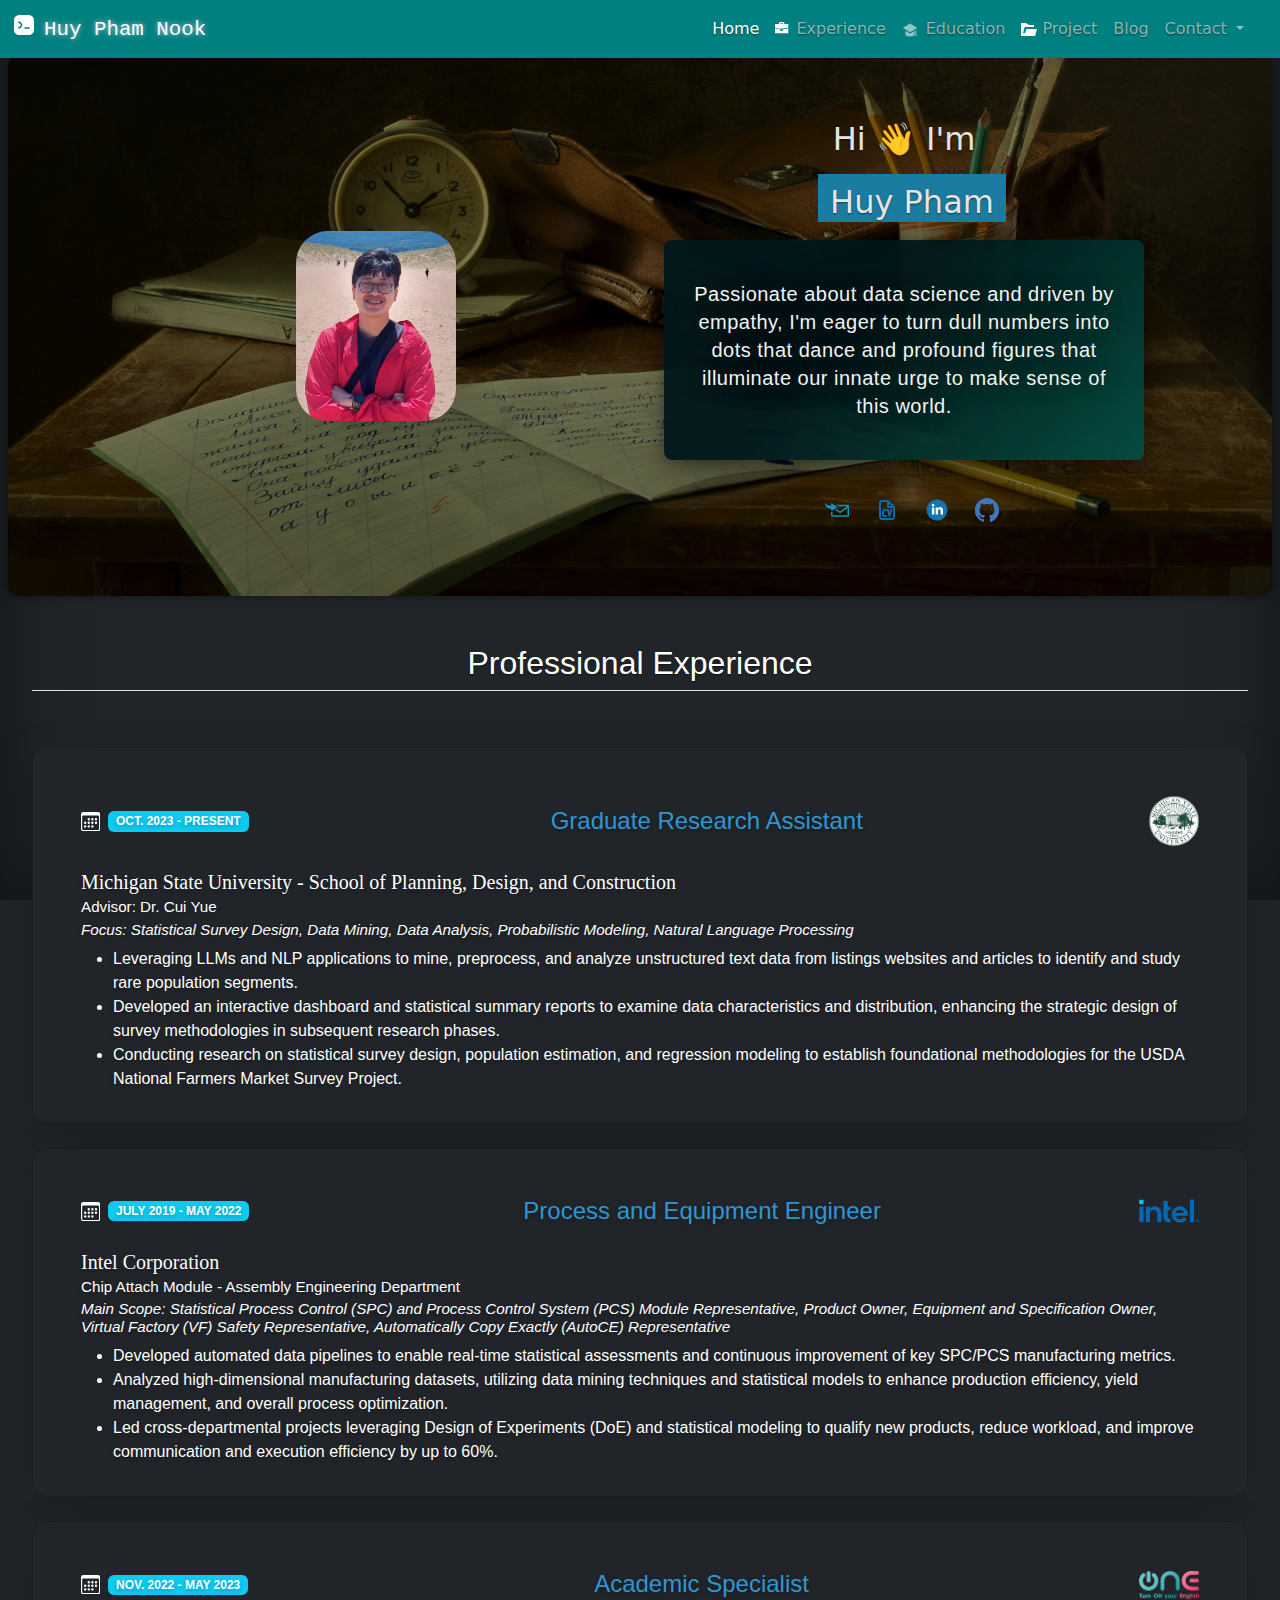
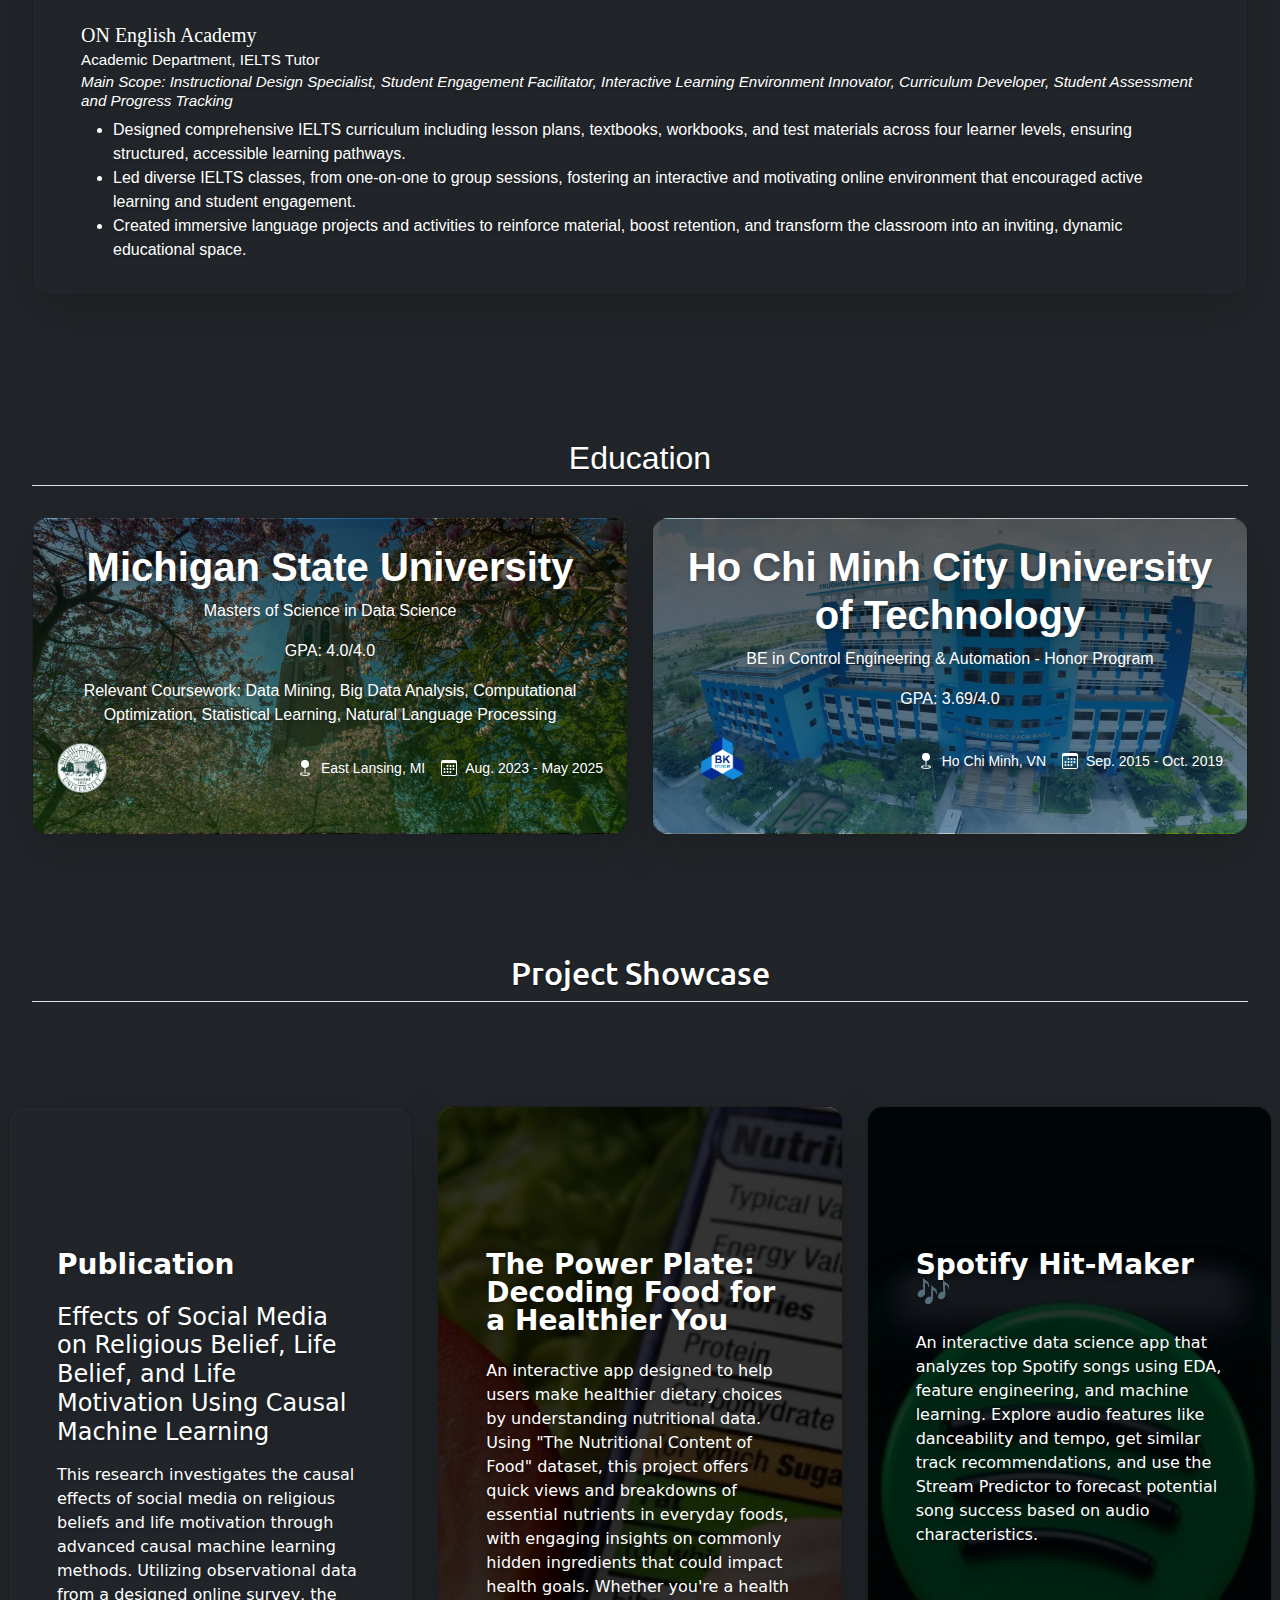
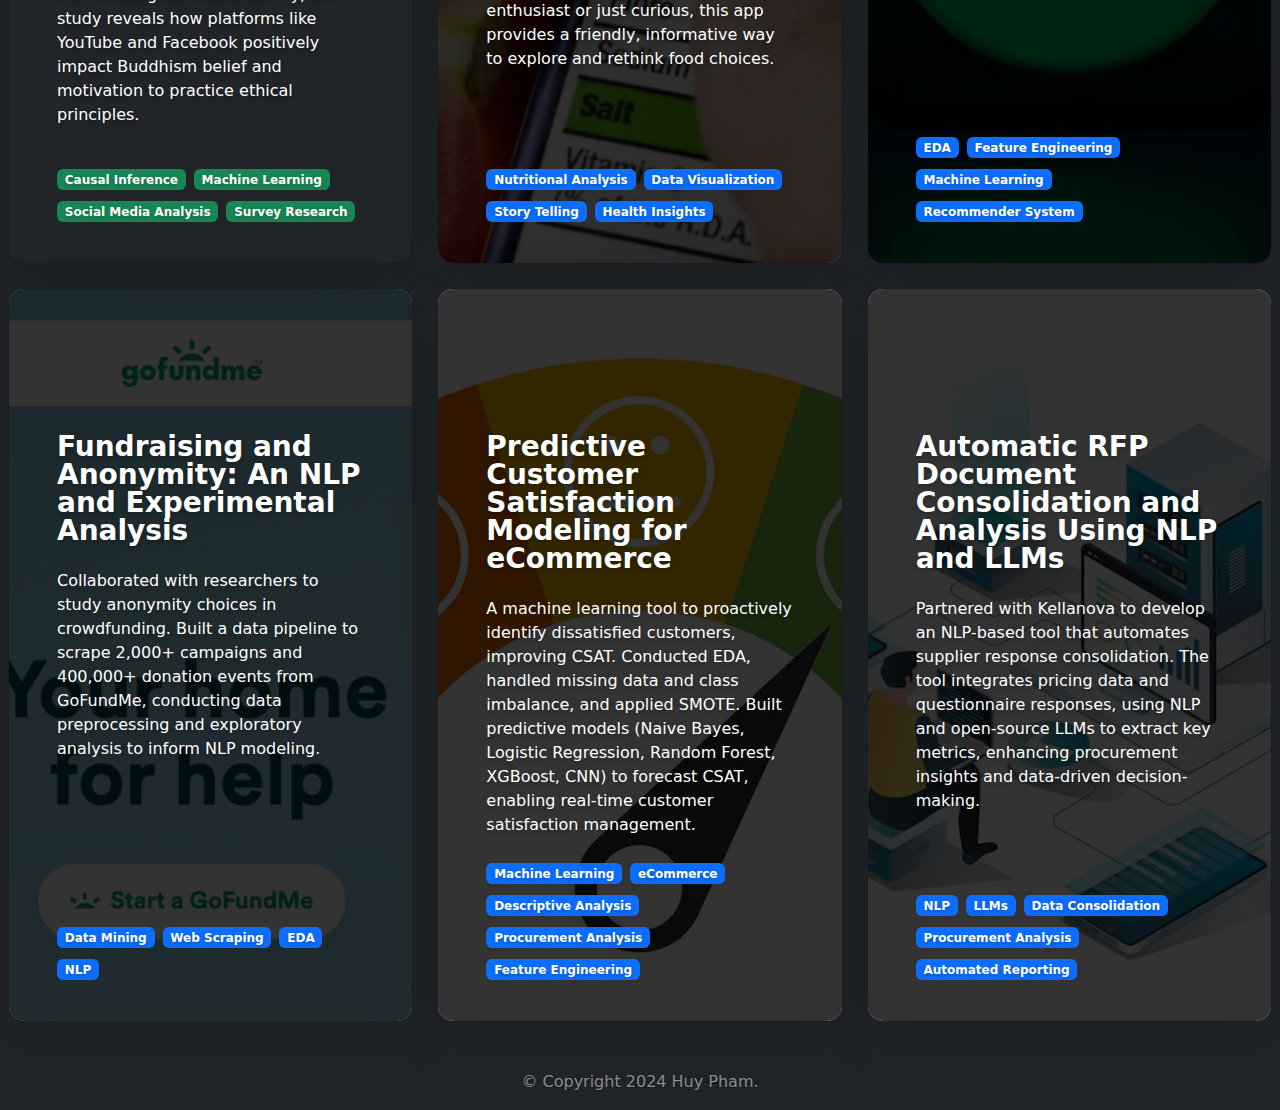
==== commit 42e4ae8c: "img border" ====
--- a/index.html
+++ b/index.html
@@ -23,7 +23,7 @@
 <body class="d-flex h-100 text-bg-dark" data-new-gr-c-s-check-loaded="8.912.0" data-gr-ext-installed>
   <svg style="display: none">
     <symbol id="folder-icon" viewBox="0 0 16 16">
-      <path d="M0 1H5L8 3H13V5H3.7457L2.03141 11H4.11144L5.2543 7H16L14 14H0V1Z" fill="#000000" />
+      <path d="M0 1H5L8 3H13V5H3.7457L2.03141 11H4.11144L5.2543 7H16L14 14H0V1Z" fill="#ffffff" />
     </symbol>
     <symbol id="geo-fill" viewBox="0 0 16 16">
       <path fill-rule="evenodd"
@@ -75,7 +75,7 @@
     <symbol id="work-case-filled" viewBox="0 0 512 512">
       <path
         d="M0,197.76 C54.5835501,218.995667 112.186031,231.452204 170.666667,234.666667 L170.666667,277.333333 L256,277.333333 L256,234.666667 C314.339546,231.013 371.833936,218.86731 426.666667,198.613333 L426.666667,362.666667 L0,362.666667 L0,197.76 Z M277.333333,0 L298.666667,21.3333333 L298.666667,64 L426.666667,64 L426.666667,175.146667 C361.254942,199.569074 292.110481,212.488551 222.293333,213.333333 L222.293333,213.333333 L206.933333,213.333333 C136.179047,212.568604 66.119345,199.278929 0,174.08 L0,64 L128,64 L128,21.3333333 L149.333333,0 L277.333333,0 Z M256,42.6666667 L170.666667,42.6666667 L170.666667,64 L256,64 L256,42.6666667 Z"
-        fill="#000000" />
+        fill="#ffffff" />
     </symbol>
     <symbol id="email" viewBox="0 0 16.615 16.615">
       <g>
@@ -227,8 +227,8 @@
         <div class="row align-items-center g-5 py-5">
 
           <div class="col-lg-6">
-            <img src="./src/img/huy.jpg" loading="lazy
-                  class=" img-fluid shadow-lg rounded-4 z-depth-1" alt="Huy Pham" width="160" loading="lazy" />
+            <img src="./src/img/huy.jpg" alt="Huy is awesome" 
+                  class=" img-fluid shadow-lg rounded-5 z-depth-1" width="160" loading="lazy" />
           </div>
 
           <div class="col-lg-6">
@@ -461,7 +461,7 @@
             <div class="card card-cover h-100 overflow-hidden text-bg-dark rounded-4 shadow-lg text-center"
               style="background-image: linear-gradient(rgba(0, 0, 0, 0.664), rgba(11, 63, 110, 0.562)), url('./src/img/bku.jpeg');">
               <div class="d-flex flex-column h-100 p-4 text-white text-shadow-1">
-                <h3 class="display-6 fw-bold">Ho Chi Minh University of
+                <h3 class="display-6 fw-bold">Ho Chi Minh City University of
                   Technology</h3>
                 <p class="fs-6">BE in Control Engineering & Automation -
                   Honor Program</p>
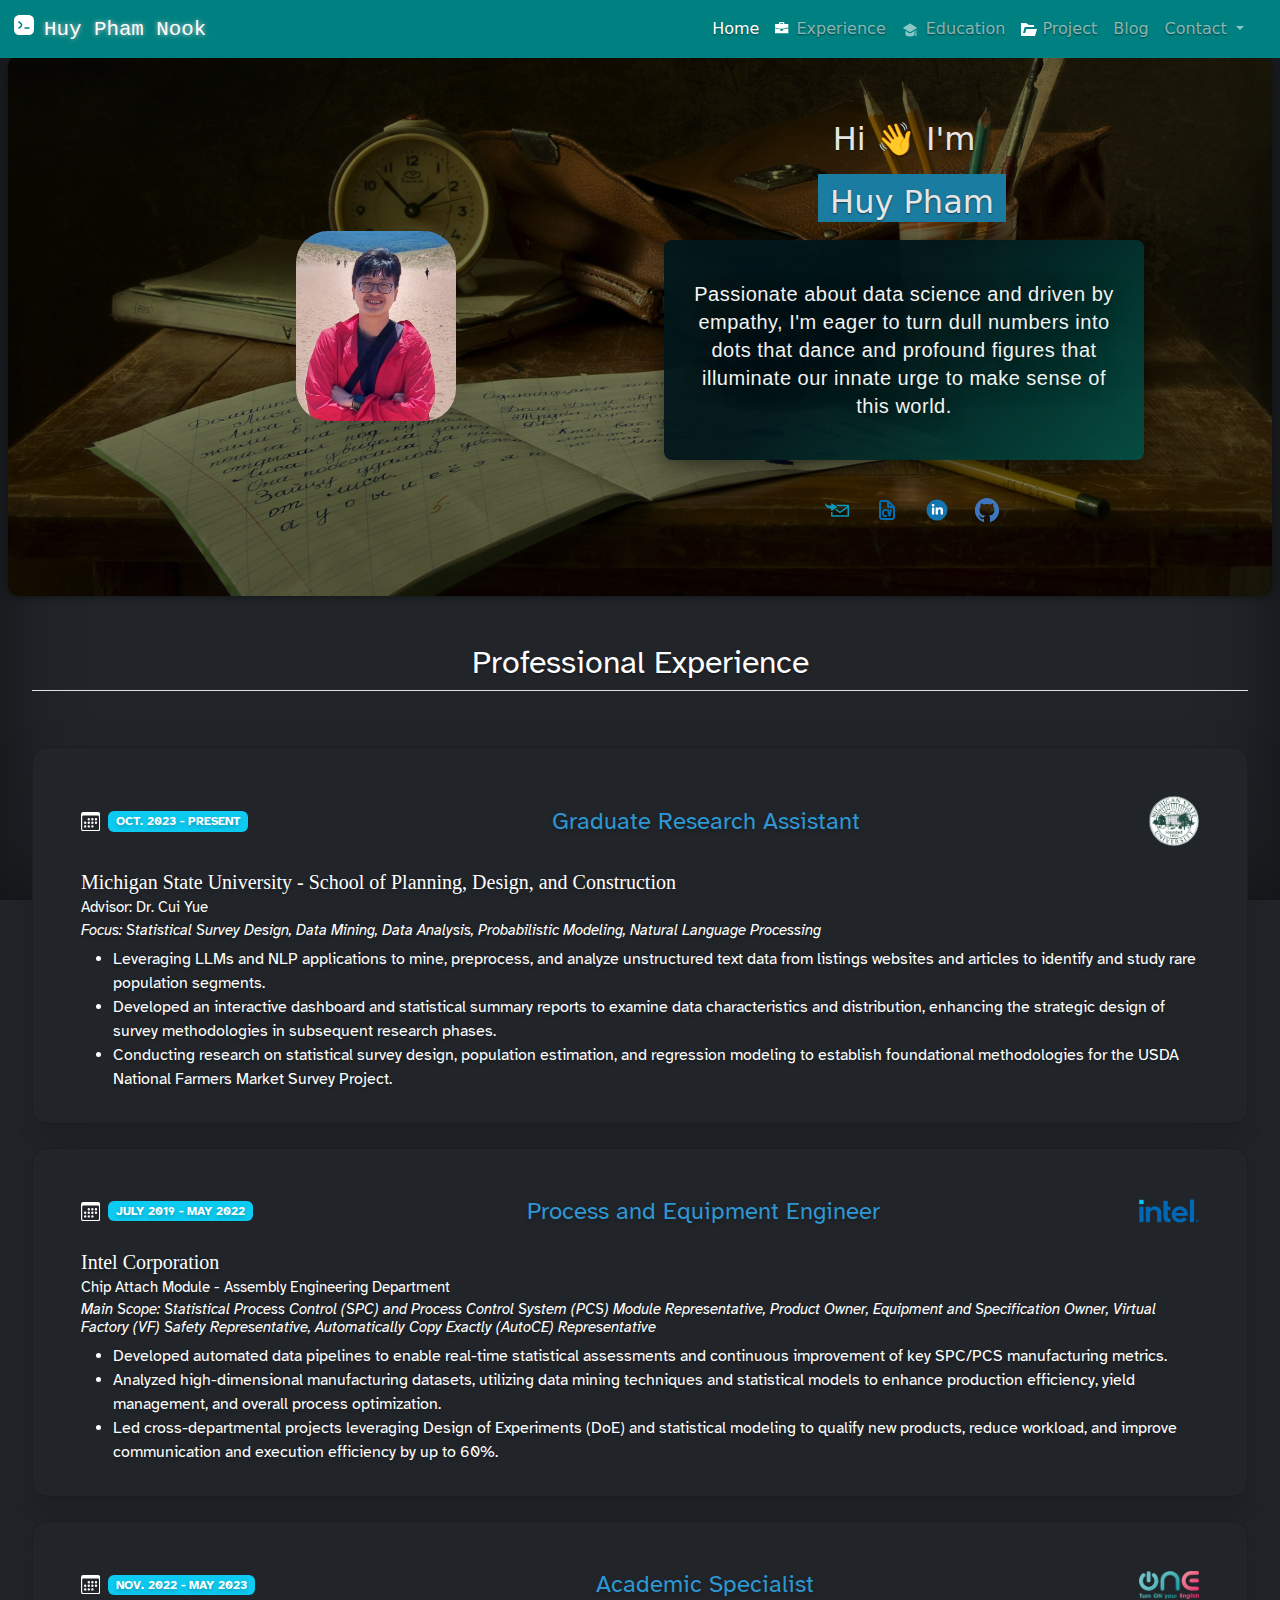
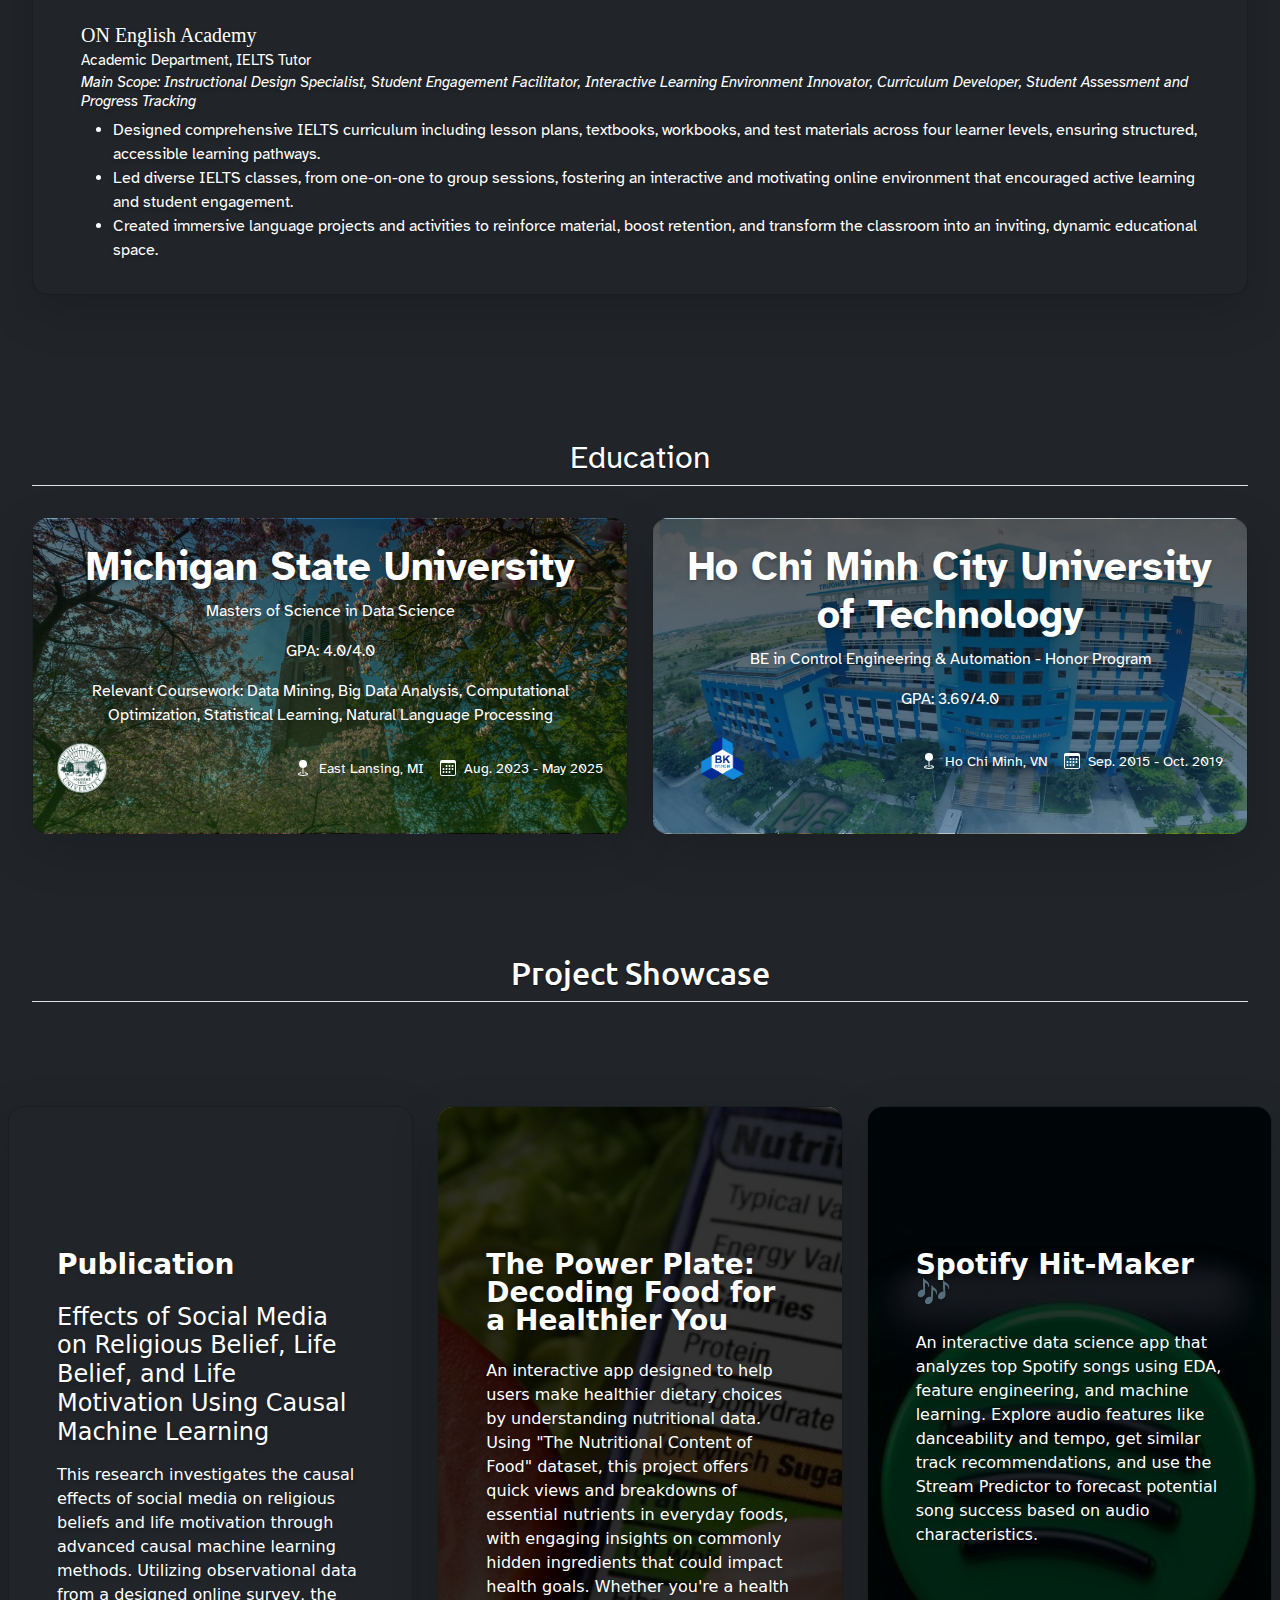
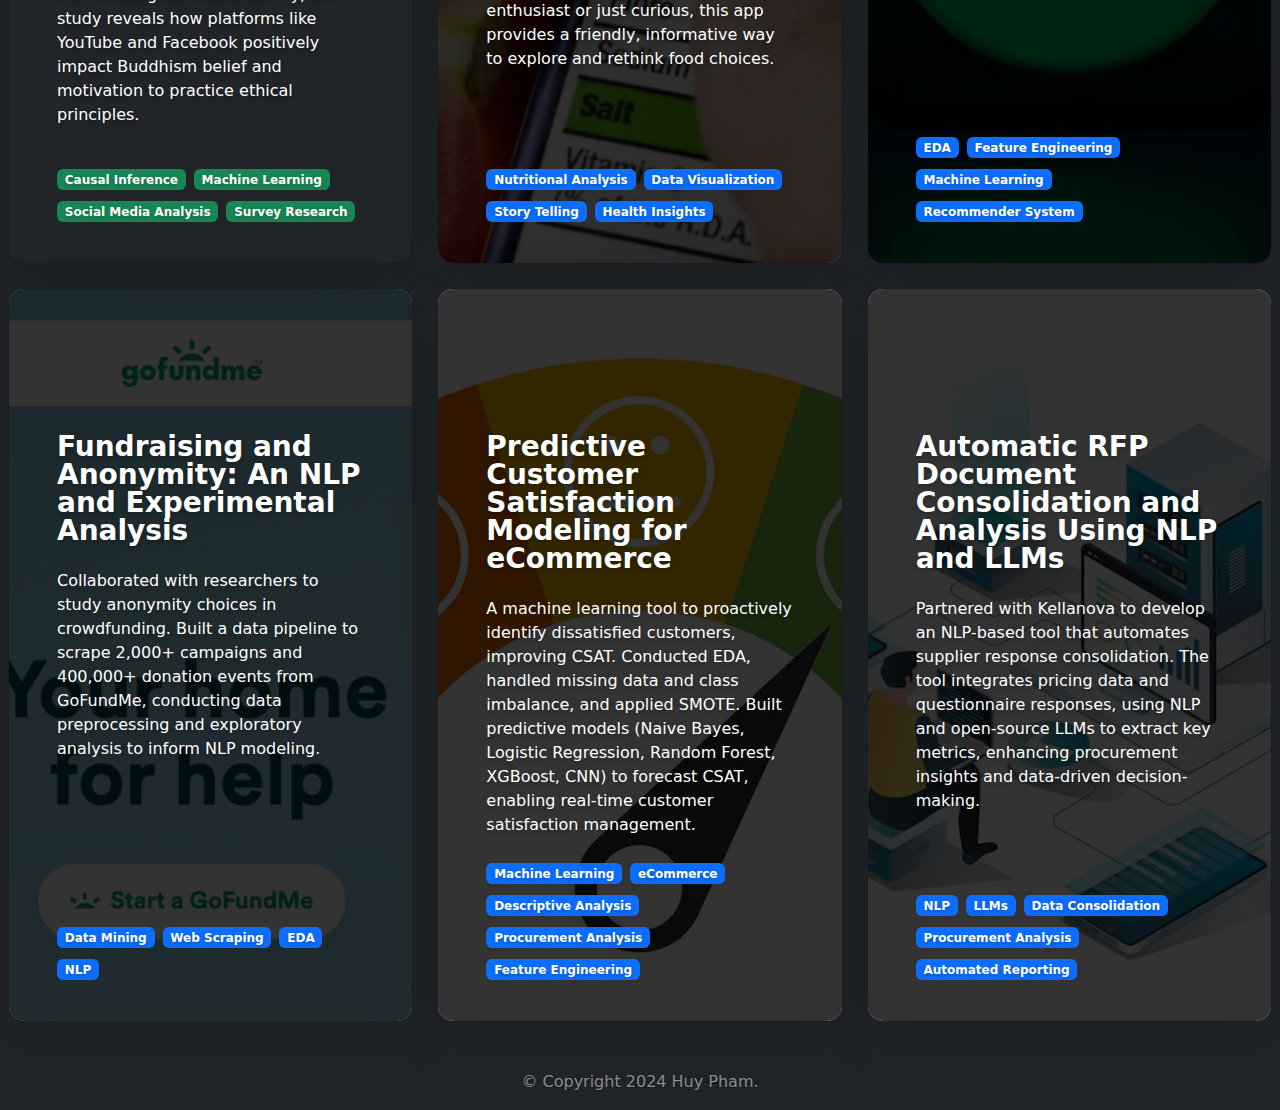
==== commit 6b4da624: "more readable font" ====
--- a/index.html
+++ b/index.html
@@ -285,7 +285,7 @@
 
         </div>
       </div>
-      <div id="exp" class="px-4 py-5 open-sans-regular">
+      <div id="exp" class="px-4 py-5 atkinson-hyperlegible-regular">
         <h2 class="pb-2 border-bottom text-center">Professional
           Experience</h2>
         <div class="row row-cols-1 row-cols-lg-1 g-4 py-5">
@@ -423,7 +423,7 @@
         </div>
       </div>
 
-      <div id="edu" class="px-4 py-5 text-center open-sans-regular">
+      <div id="edu" class="px-4 py-5 text-center atkinson-hyperlegible-regular">
         <h2 class="pb-2 border-bottom text-center">Education</h2>
         <div class="row row-cols-1 row-cols-lg-2 g-4 py-4">
           <div class="col">
--- a/src/main.css
+++ b/src/main.css
@@ -473,4 +473,10 @@
   font-style: normal;
   font-variation-settings:
     "wdth" 100;
+}
+
+.atkinson-hyperlegible-regular {
+  font-family: "Atkinson Hyperlegible", serif;
+  font-weight: 400;
+  font-style: normal;
 }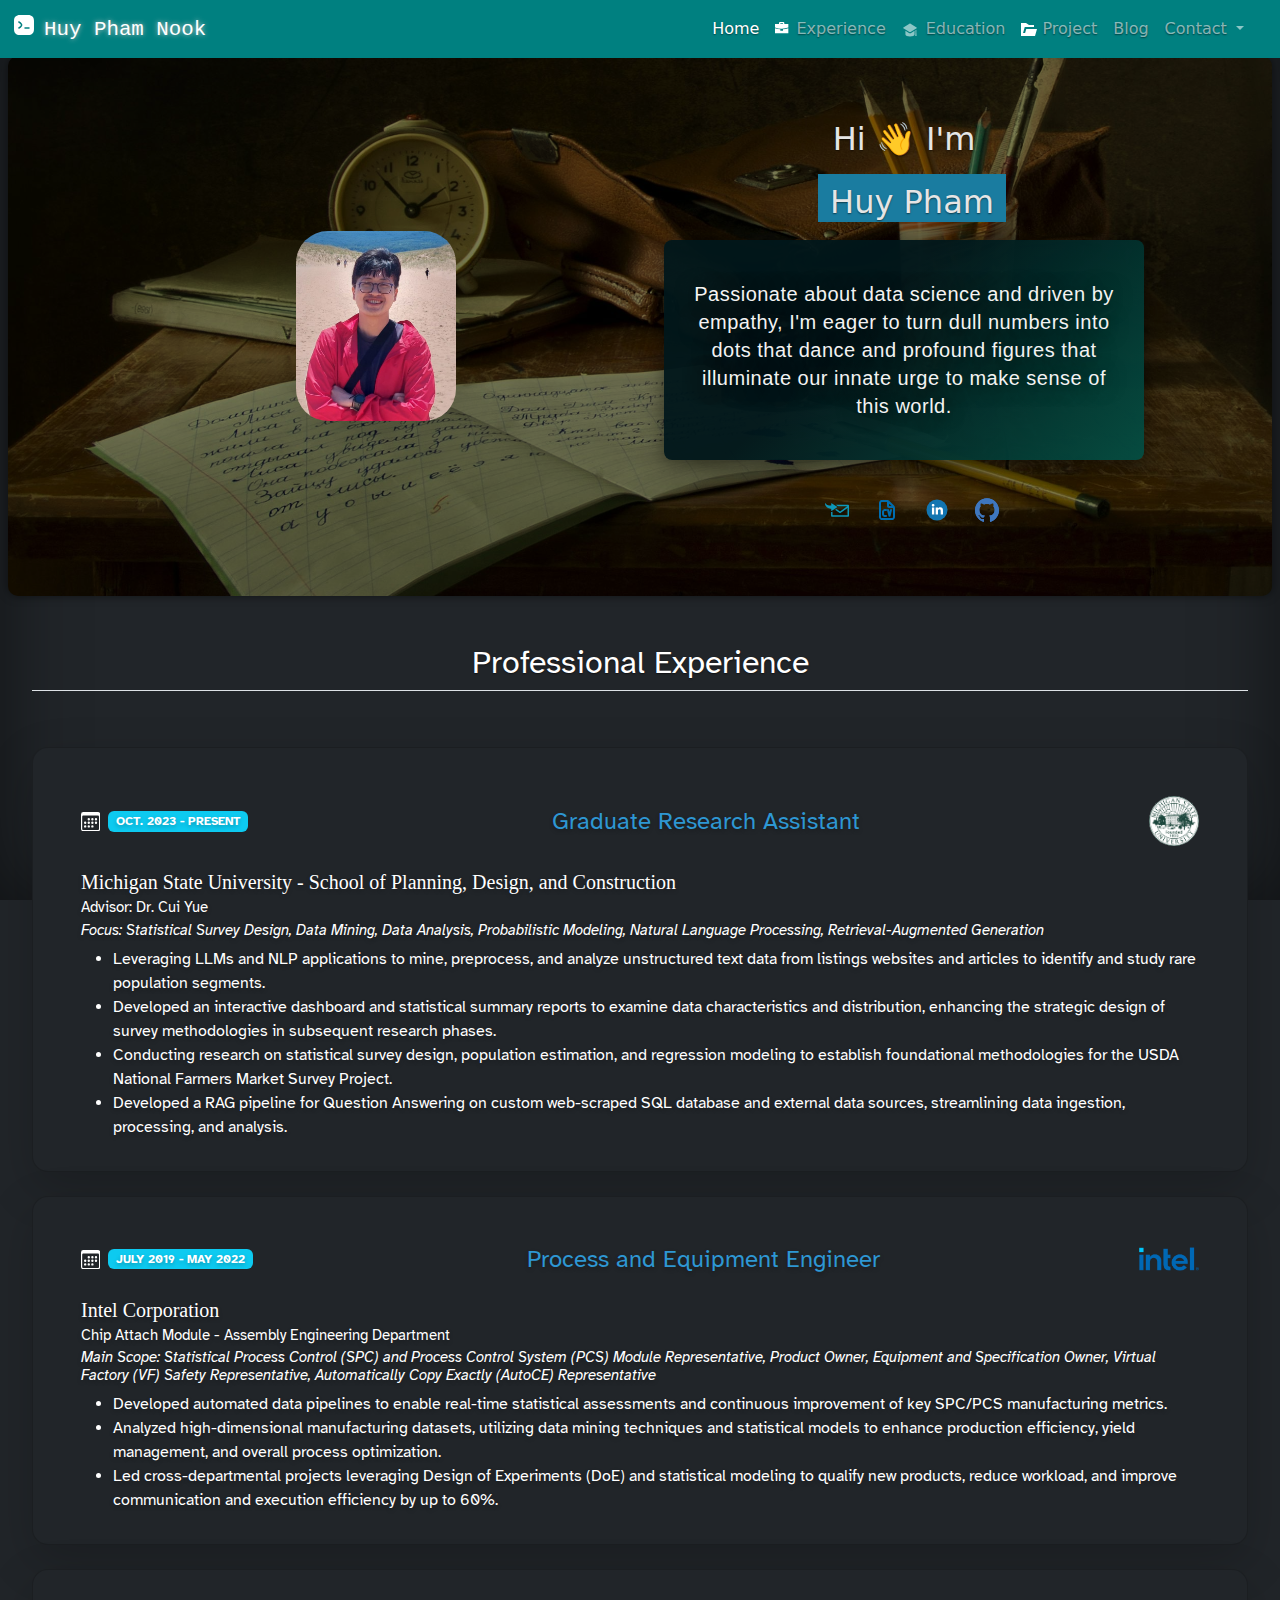
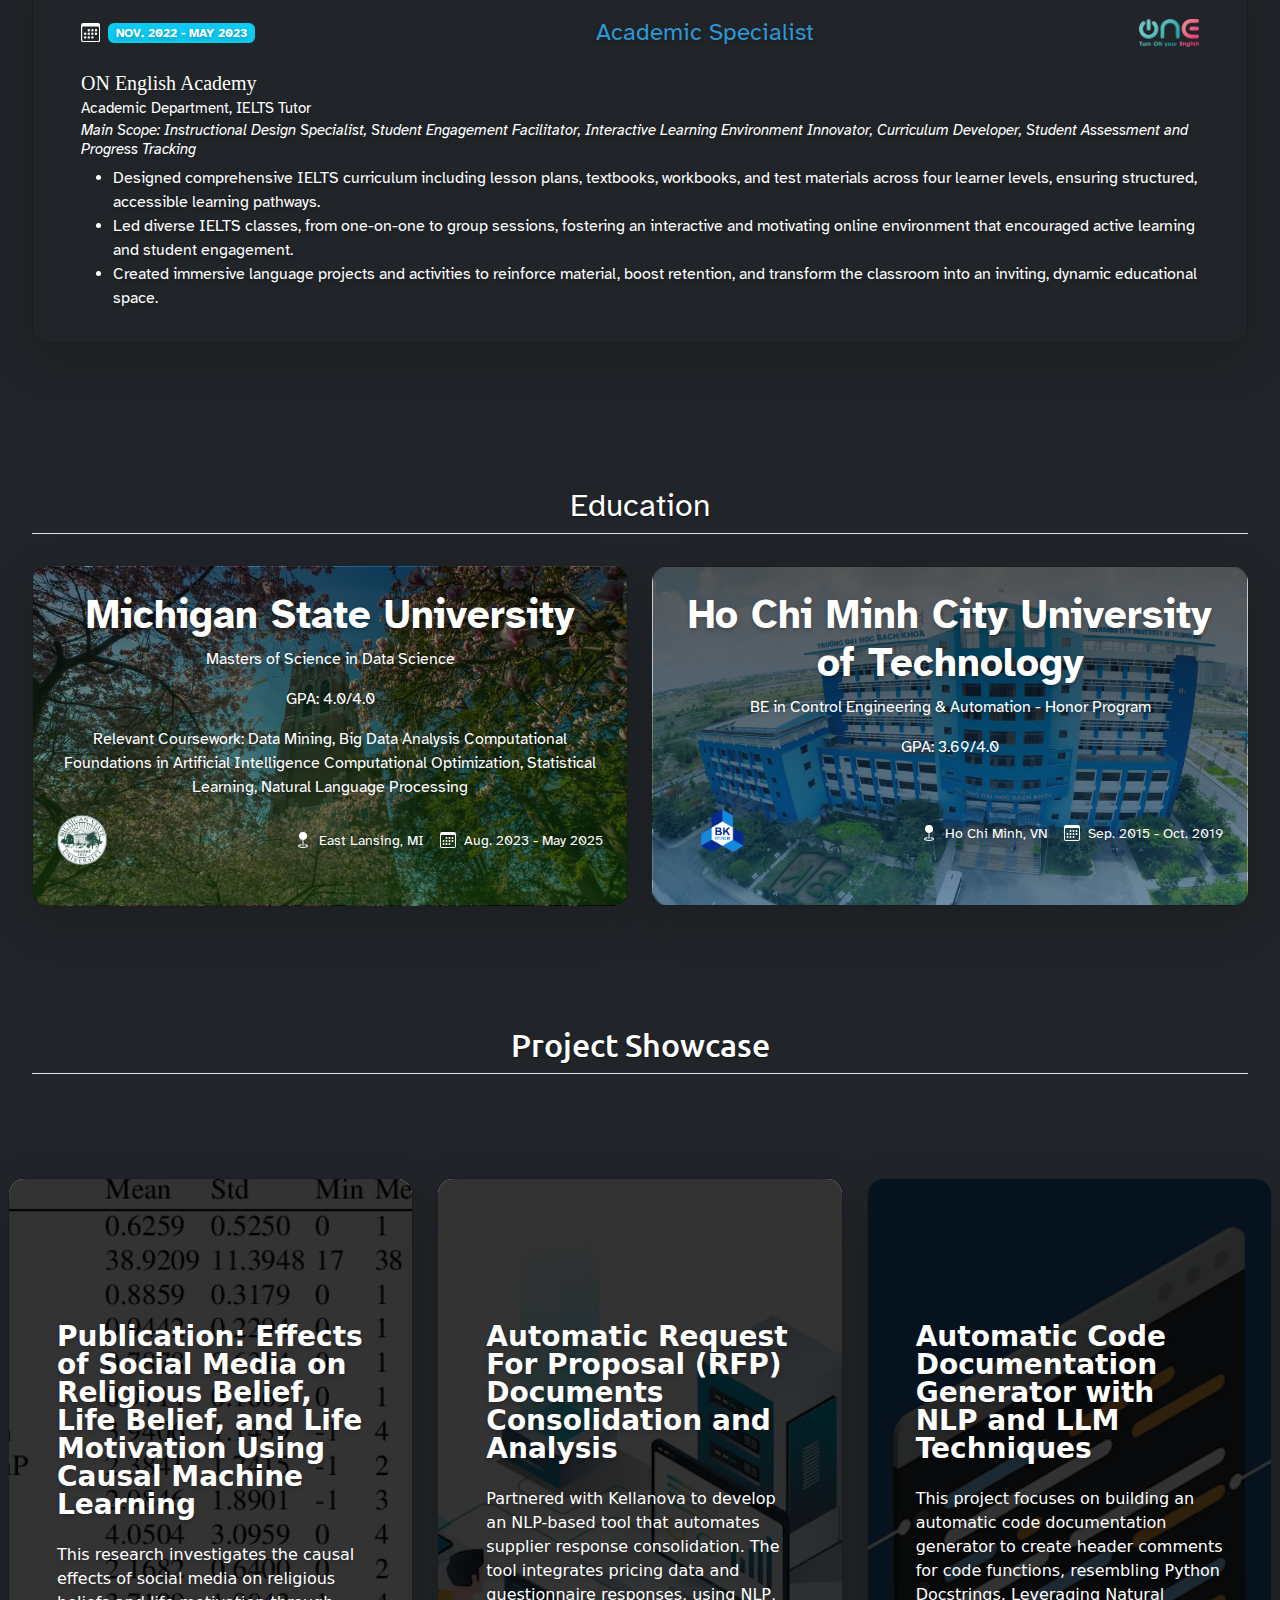
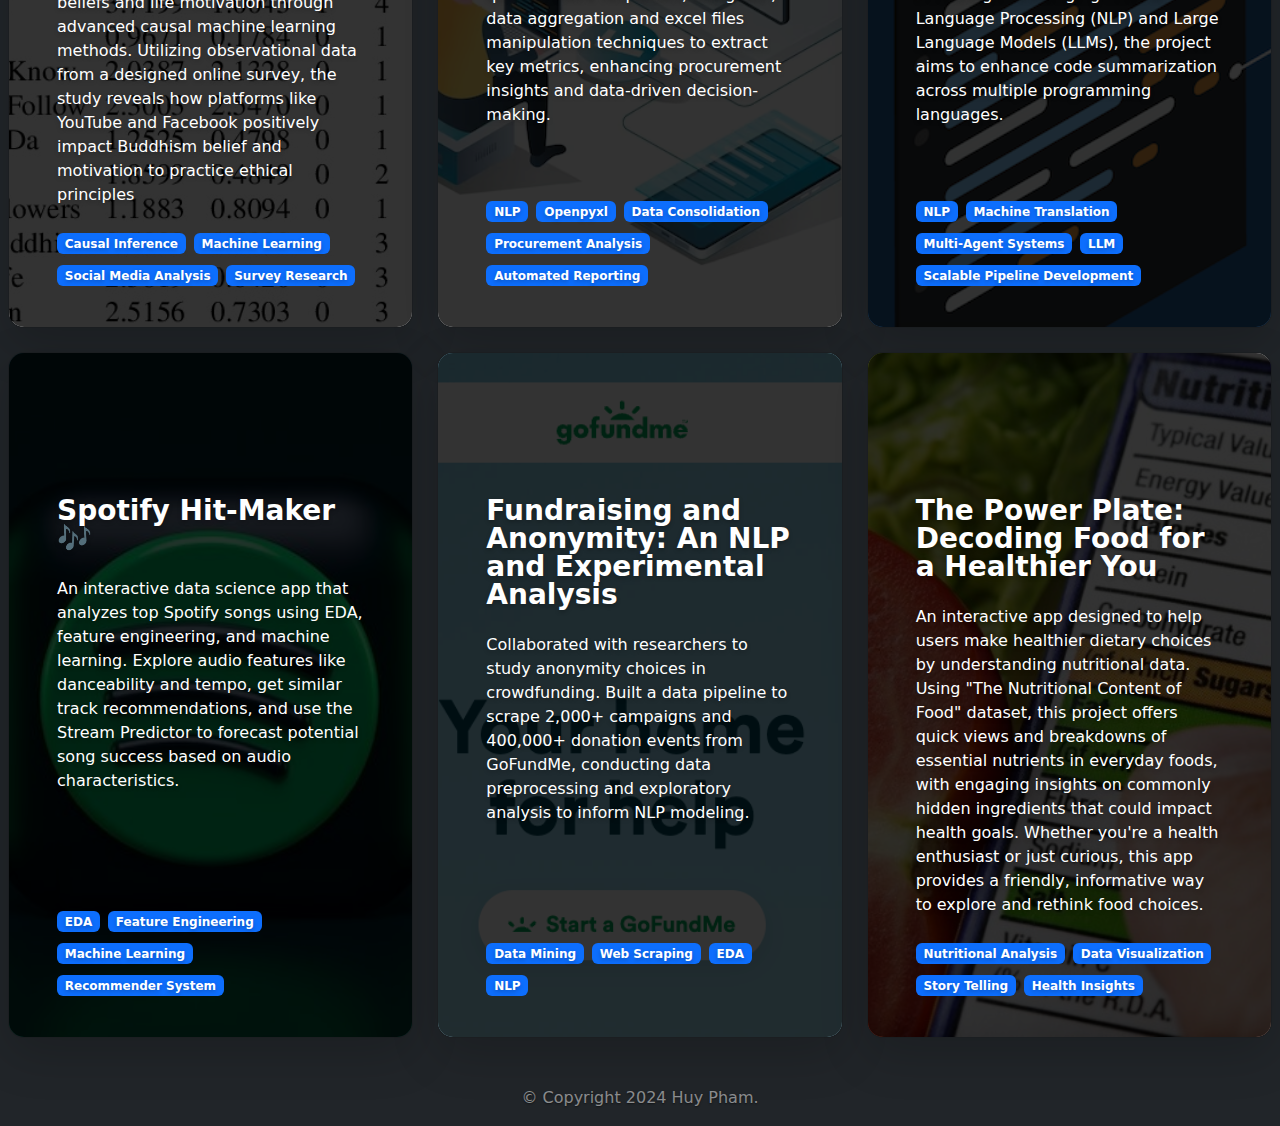
==== commit a585af89: "update dec" ====
--- a/index.html
+++ b/index.html
@@ -19,6 +19,16 @@
     href="https://fonts.googleapis.com/css2?family=Atkinson+Hyperlegible:ital,wght@0,400;0,700;1,400;1,700&family=Ubuntu:ital,wght@0,300;0,400;0,500;0,700;1,300;1,400;1,500;1,700&display=swap"
     rel="stylesheet">
 </head>
+
+<!-- Google tag (gtag.js) -->
+<script async src="https://www.googletagmanager.com/gtag/js?id=G-77PTLSE8XR"></script>
+<script>
+  window.dataLayer = window.dataLayer || [];
+  function gtag() { dataLayer.push(arguments); }
+  gtag('js', new Date());
+
+  gtag('config', 'G-77PTLSE8XR');
+</script>
 
 <body class="d-flex h-100 text-bg-dark" data-new-gr-c-s-check-loaded="8.912.0" data-gr-ext-installed>
   <svg style="display: none">
@@ -177,7 +187,7 @@
                     </a>
                     <ul class="dropdown-menu bg-opacity-75">
                       <li>
-                        <a class="dropdown-item" href="#">
+                        <a class="dropdown-item" href="https://github.com/phamdinhgiahuy">
                           <svg width="24" height="24" fill="currentColor" class="me-2 align-middle">
                             <use xlink:href="#github"></use>
                           </svg>
@@ -227,8 +237,8 @@
         <div class="row align-items-center g-5 py-5">
 
           <div class="col-lg-6">
-            <img src="./src/img/huy.jpg" alt="Huy is awesome" 
-                  class=" img-fluid shadow-lg rounded-5 z-depth-1" width="160" loading="lazy" />
+            <img src="./src/img/huy.jpg" alt="Huy is awesome" class=" img-fluid shadow-lg rounded-5 z-depth-1"
+              width="160" loading="lazy" />
           </div>
 
           <div class="col-lg-6">
@@ -274,7 +284,7 @@
                   <use xlink:href="#linkedin"></use>
                 </svg>
               </a>
-              <a href="#" aria-label="github" class="ms-3 hover-zoom">
+              <a href="https://github.com/phamdinhgiahuy" aria-label="github" class="ms-3 hover-zoom">
                 <i class="icon-github-line"></i>
                 <svg width="24" height="24" fill="currentColor">
                   <use xlink:href="#github"></use>
@@ -313,7 +323,7 @@
                   Cui Yue</h6>
                 <h6 class="mb-2" style="font-size: 0.95rem; font-style: italic;">Focus:
                   Statistical Survey Design, Data Mining, Data Analysis,
-                  Probabilistic Modeling, Natural Language Processing</h6>
+                  Probabilistic Modeling, Natural Language Processing, Retrieval-Augmented Generation</h6>
                 <ul class="pl-3">
                   <li>Leveraging LLMs and NLP applications to mine,
                     preprocess, and analyze unstructured text data from
@@ -327,6 +337,8 @@
                     population estimation, and regression modeling to
                     establish foundational methodologies for the USDA
                     National Farmers Market Survey Project.</li>
+                  <li>Developed a RAG pipeline for Question Answering on custom web-scraped SQL database and external
+                    data sources, streamlining data ingestion, processing, and analysis.</li>
                 </ul>
               </div>
             </div>
@@ -434,7 +446,8 @@
                 <p class="fs-6">Masters of Science in Data Science</p>
                 <p class="fs-7">GPA: 4.0/4.0</p>
                 <p class="fs-7 mb-3">Relevant Coursework: Data Mining, Big
-                  Data Analysis, Computational Optimization, Statistical
+                  Data Analysis Computational Foundations in Artificial Intelligence Computational Optimization,
+                  Statistical
                   Learning, Natural Language Processing</p>
                 <ul class="d-flex list-unstyled mt-auto">
                   <li class="me-auto">
@@ -493,41 +506,185 @@
         <h2 class="pb-2 border-bottom">Project Showcase</h2>
       </div>
       <div class="row row-cols-1 row-cols-lg-3 align-items-stretch g-4 py-5">
+
         <div class="col">
           <a href="https://www.researchgate.net/publication/384937100_Effects_of_Social_Media_on_Religious_Belief_Life_Belief_and_Life_Motivation_Using_Causal_Machine_Learning_A_Case_Study_of_Thich_Minh_Tue_Phenomenon"
             target="_blank" class="text-decoration-none">
-            <div class="card proj-card-cover h-100 overflow-hidden text-bg-dark rounded-4 shadow-lg"
-              style="background-image: url('./src/img/');">
+
+            <div class="card proj-card-cover h-100 overflow-hidden text-bg-dark rounded-4 shadow-lg position-relative">
+              <div class="card-overlay"></div>
+              <div style="background-image: url('./src/img/cauinfer.jpg');" class="card-img h-100">
+                <div class="d-flex flex-column h-100 p-5 pb-3 text-white text-shadow-1">
+                  <h3 class="pt-5 mt-5 mb-4 lh-1 fw-bold">Publication: Effects of Social Media on Religious Belief, Life
+                    Belief, and Life Motivation Using Causal Machine Learning</h3>
+                  <p class="mb-4">This research investigates the causal effects of social media on religious beliefs and
+                    life motivation through advanced causal machine learning methods. Utilizing observational data from
+                    a designed online survey, the study reveals how platforms like YouTube and Facebook positively
+                    impact Buddhism belief and motivation to practice ethical principles</p>
+                  <ul class="d-flex flex-wrap list-unstyled mt-auto">
+                    <li class="me-2 mb-2">
+                      <span class="badge bg-primary">Causal Inference</span>
+                    </li>
+                    <li class="me-2 mb-2">
+                      <span class="badge bg-primary">Machine Learning</span>
+                    </li>
+                    <li class="me-2 mb-2">
+                      <span class="badge bg-primary">Social Media Analysis</span>
+                    </li>
+                    <li class="me-2 mb-2">
+                      <span class="badge bg-primary">Survey Research</span>
+                    </li>
+                  </ul>
+                </div>
+              </div>
+            </div>
+          </a>
+        </div>
+        <div class="col">
+          <a href="https://github.com/phamdinhgiahuy/RFPDocSum" target="_blank" class="text-decoration-none">
+
+            <div class="card proj-card-cover h-100 overflow-hidden text-bg-dark rounded-4 shadow-lg position-relative">
+              <div class="card-overlay"></div>
+              <div style="background-image: url('./src/img/dataaggre.png');" class="card-img h-100">
+                <div class="d-flex flex-column h-100 p-5 pb-3 text-white text-shadow-1">
+                  <h3 class="pt-5 mt-5 mb-4 lh-1 fw-bold">Automatic Request For Proposal (RFP) Documents Consolidation
+                    and Analysis</h3>
+                  <p class="mb-4">Partnered with Kellanova to develop an
+                    NLP-based tool that automates supplier response
+                    consolidation. The tool integrates pricing data and
+                    questionnaire responses, using NLP, data aggregation and excel files manipulation techniques to
+                    extract key metrics, enhancing procurement insights and
+                    data-driven decision-making.</p>
+                  <ul class="d-flex flex-wrap list-unstyled mt-auto">
+                    <li class="me-2 mb-2">
+                      <span class="badge bg-primary">NLP</span>
+                    </li>
+                    <li class="me-2 mb-2">
+                      <span class="badge bg-primary">Openpyxl</span>
+                    </li>
+                    <li class="me-2 mb-2">
+                      <span class="badge bg-primary">Data Consolidation</span>
+                    </li>
+                    <li class="me-2 mb-2">
+                      <span class="badge bg-primary">Procurement
+                        Analysis</span>
+                    </li>
+                    <li class="me-2 mb-2">
+                      <span class="badge bg-primary">Automated
+                        Reporting</span>
+                    </li>
+                  </ul>
+                </div>
+              </div>
+            </div>
+          </a>
+        </div>
+
+        <div class="col">
+          <a href="./src/doc/cse842project.pdf" target="_blank" class="text-decoration-none">
+            <div class="card proj-card-cover h-100 overflow-hidden text-bg-dark rounded-4 shadow-lg position-relative">
+              <div class="card-overlay"></div>
+              <div style="background-image: url('./src/img/codesum.png');" class="card-img h-100">
+                <div class="d-flex flex-column h-100 p-5 pb-3 text-white text-shadow-1">
+                  <h3 class="pt-5 mt-5 mb-4 lh-1 fw-bold">Automatic Code Documentation Generator with NLP and LLM
+                    Techniques</h3>
+                  <p class="mb-4">This project focuses on building an automatic code documentation generator to create
+                    header comments for code functions, resembling Python Docstrings. Leveraging Natural Language
+                    Processing (NLP) and Large Language Models (LLMs), the project aims to enhance code summarization
+                    across multiple programming languages.</p>
+                  <ul class="d-flex flex-wrap list-unstyled mt-auto">
+                    <li class="me-2 mb-2">
+                      <span class="badge bg-primary">NLP</span>
+                    </li>
+                    <li class="me-2 mb-2">
+                      <span class="badge bg-primary">Machine Translation</span>
+                    </li>
+                    <li class="me-2 mb-2">
+                      <span class="badge bg-primary">Multi-Agent Systems</span>
+                    </li>
+                    <li class="me-2 mb-2">
+                      <span class="badge bg-primary">LLM</span>
+                    </li>
+                    <li class="me-2 mb-2">
+                      <span class="badge bg-primary">Scalable Pipeline Development</span>
+                    </li>
+                  </ul>
+                </div>
+              </div>
+            </div>
+
+          </a>
+        </div>
+
+        <div class="col">
+          <a href="https://spotifychillmix.streamlit.app/Stream_Predictor" target="_blank"
+            style="text-decoration: none; color: inherit;">
+            <div class="card proj-card-cover h-100 overflow-hidden text-bg-dark rounded-4 shadow-lg position-relative">
+              <div class="card-overlay"></div>
+              <div style="background-image: url('./src/img/spot.png');" class="card-img h-100">
+                <div class="d-flex flex-column h-100 p-5 pb-3 text-white text-shadow-1">
+                  <h3 class="pt-5 mt-5 mb-4 lh-1 fw-bold">Spotify Hit-Maker
+                    🎶</h3>
+                  <p class="mb-4">An interactive data science app that
+                    analyzes top Spotify songs using EDA, feature
+                    engineering, and machine learning. Explore audio
+                    features like danceability and tempo, get similar track
+                    recommendations, and use the Stream Predictor to
+                    forecast potential song success based on audio
+                    characteristics.</p>
+                  <ul class="d-flex flex-wrap list-unstyled mt-auto">
+                    <li class="me-2 mb-2">
+                      <span class="badge bg-primary">EDA</span>
+                    </li>
+                    <li class="me-2 mb-2">
+                      <span class="badge bg-primary">Feature
+                        Engineering</span>
+                    </li>
+                    <li class="me-2 mb-2">
+                      <span class="badge bg-primary">Machine Learning</span>
+                    </li>
+                    <li class="me-2 mb-2">
+                      <span class="badge bg-primary">Recommender
+                        System</span>
+                    </li>
+                  </ul>
+                </div>
+              </div>
+            </div>
+          </a>
+        </div>
+
+        <div class="col">
+          <div class="card proj-card-cover h-100 overflow-hidden text-bg-dark rounded-4 shadow-lg position-relative">
+            <div class="card-overlay"></div>
+            <div style="background-image: url('./src/img/gofundme.png');" class="card-img h-100">
               <div class="d-flex flex-column h-100 p-5 pb-3 text-white text-shadow-1">
-                <h3 class="pt-5 mt-5 mb-4 lh-1 fw-bold">Publication</h3>
-                <h4 class="mb-3">Effects of Social Media on Religious
-                  Belief, Life Belief, and Life Motivation Using Causal
-                  Machine Learning</h4>
-                <p class="mb-4">This research investigates the causal
-                  effects of social media on religious beliefs and life
-                  motivation through advanced causal machine learning
-                  methods. Utilizing observational data from a designed
-                  online survey, the study reveals how platforms like
-                  YouTube and Facebook positively impact Buddhism belief and
-                  motivation to practice ethical principles.</p>
-                <ul class="d-flex flex-wrap list-unstyled mt-3">
+                <h3 class="pt-5 mt-5 mb-4 lh-1 fw-bold">Fundraising and
+                  Anonymity: An NLP and Experimental Analysis</h3>
+                <p class="mb-4">Collaborated with researchers to study
+                  anonymity choices in crowdfunding. Built a data pipeline
+                  to
+                  scrape 2,000+ campaigns and 400,000+ donation events from
+                  GoFundMe, conducting data preprocessing and exploratory
+                  analysis to inform NLP modeling.
+                </p>
+                <ul class="d-flex flex-wrap list-unstyled mt-auto">
                   <li class="me-2 mb-2">
-                    <span class="badge bg-success">Causal Inference</span>
+                    <span class="badge bg-primary">Data Mining</span>
                   </li>
                   <li class="me-2 mb-2">
-                    <span class="badge bg-success">Machine Learning</span>
+                    <span class="badge bg-primary">Web Scraping</span>
                   </li>
                   <li class="me-2 mb-2">
-                    <span class="badge bg-success">Social Media
-                      Analysis</span>
+                    <span class="badge bg-primary">EDA</span>
                   </li>
                   <li class="me-2 mb-2">
-                    <span class="badge bg-success">Survey Research</span>
+                    <span class="badge bg-primary">NLP</span>
                   </li>
                 </ul>
               </div>
             </div>
-          </a>
+          </div>
         </div>
 
         <div class="col">
@@ -571,164 +728,17 @@
           </a>
         </div>
 
-        <div class="col">
-          <a href="https://spotifychillmix.streamlit.app/Stream_Predictor" target="_blank"
-            style="text-decoration: none; color: inherit;">
-            <div class="card proj-card-cover h-100 overflow-hidden text-bg-dark rounded-4 shadow-lg position-relative">
-              <div class="card-overlay"></div>
-              <div style="background-image: url('./src/img/spot.png');" class="card-img h-100">
-                <div class="d-flex flex-column h-100 p-5 pb-3 text-white text-shadow-1">
-                  <h3 class="pt-5 mt-5 mb-4 lh-1 fw-bold">Spotify Hit-Maker
-                    🎶</h3>
-                  <p class="mb-4">An interactive data science app that
-                    analyzes top Spotify songs using EDA, feature
-                    engineering, and machine learning. Explore audio
-                    features like danceability and tempo, get similar track
-                    recommendations, and use the Stream Predictor to
-                    forecast potential song success based on audio
-                    characteristics.</p>
-                  <ul class="d-flex flex-wrap list-unstyled mt-auto">
-                    <li class="me-2 mb-2">
-                      <span class="badge bg-primary">EDA</span>
-                    </li>
-                    <li class="me-2 mb-2">
-                      <span class="badge bg-primary">Feature
-                        Engineering</span>
-                    </li>
-                    <li class="me-2 mb-2">
-                      <span class="badge bg-primary">Machine Learning</span>
-                    </li>
-                    <li class="me-2 mb-2">
-                      <span class="badge bg-primary">Recommender
-                        System</span>
-                    </li>
-                  </ul>
-                </div>
-              </div>
-            </div>
-          </a>
-        </div>
-
-        <div class="col">
-          <div class="card proj-card-cover h-100 overflow-hidden text-bg-dark rounded-4 shadow-lg position-relative">
-            <div class="card-overlay"></div>
-            <div style="background-image: url('./src/img/gofundme.png');" class="card-img h-100">
-              <div class="d-flex flex-column h-100 p-5 pb-3 text-white text-shadow-1">
-                <h3 class="pt-5 mt-5 mb-4 lh-1 fw-bold">Fundraising and
-                  Anonymity: An NLP and Experimental Analysis</h3>
-                <p class="mb-4">Collaborated with researchers to study
-                  anonymity choices in crowdfunding. Built a data pipeline
-                  to
-                  scrape 2,000+ campaigns and 400,000+ donation events from
-                  GoFundMe, conducting data preprocessing and exploratory
-                  analysis to inform NLP modeling.
-                </p>
-                <ul class="d-flex flex-wrap list-unstyled mt-auto">
-                  <li class="me-2 mb-2">
-                    <span class="badge bg-primary">Data Mining</span>
-                  </li>
-                  <li class="me-2 mb-2">
-                    <span class="badge bg-primary">Web Scraping</span>
-                  </li>
-                  <li class="me-2 mb-2">
-                    <span class="badge bg-primary">EDA</span>
-                  </li>
-                  <li class="me-2 mb-2">
-                    <span class="badge bg-primary">NLP</span>
-                  </li>
-                </ul>
-              </div>
-            </div>
-          </div>
-        </div>
-
-        <div class="col">
-          <div class="card proj-card-cover h-100 overflow-hidden text-bg-dark rounded-4 shadow-lg position-relative">
-            <div class="card-overlay"></div>
-            <div style="background-image: url('./src/img/csat.png');" class="card-img h-100">
-              <div class="d-flex flex-column h-100 p-5 pb-3 text-white text-shadow-1">
-                <h3 class="pt-5 mt-5 mb-4 lh-1 fw-bold">Predictive Customer
-                  Satisfaction Modeling for eCommerce</h3>
-                <p class="mb-4">A machine learning tool to proactively
-                  identify dissatisfied customers, improving CSAT. Conducted
-                  EDA, handled missing data and class imbalance, and applied
-                  SMOTE. Built predictive models (Naive Bayes, Logistic
-                  Regression, Random Forest, XGBoost, CNN) to forecast CSAT,
-                  enabling real-time customer satisfaction management.</p>
-                <ul class="d-flex flex-wrap list-unstyled mt-auto">
-                  <li class="me-2 mb-2">
-                    <span class="badge bg-primary">Machine Learning</span>
-                  </li>
-                  <li class="me-2 mb-2">
-                    <span class="badge bg-primary">eCommerce</span>
-                  </li>
-                  <li class="me-2 mb-2">
-                    <span class="badge bg-primary">Descriptive
-                      Analysis</span>
-                  </li>
-                  <li class="me-2 mb-2">
-                    <span class="badge bg-primary">Procurement
-                      Analysis</span>
-                  </li>
-                  <li class="me-2 mb-2">
-                    <span class="badge bg-primary">Feature
-                      Engineering</span>
-                  </li>
-                </ul>
-              </div>
-            </div>
-          </div>
-        </div>
-
-        <div class="col">
-          <div class="card proj-card-cover h-100 overflow-hidden text-bg-dark rounded-4 shadow-lg position-relative">
-            <div class="card-overlay"></div>
-            <div style="background-image: url('./src/img/dataaggre.png');" class="card-img h-100">
-              <div class="d-flex flex-column h-100 p-5 pb-3 text-white text-shadow-1">
-                <h3 class="pt-5 mt-5 mb-4 lh-1 fw-bold">Automatic RFP
-                  Document Consolidation and Analysis Using NLP and
-                  LLMs</h3>
-                <p class="mb-4">Partnered with Kellanova to develop an
-                  NLP-based tool that automates supplier response
-                  consolidation. The tool integrates pricing data and
-                  questionnaire responses, using NLP and open-source LLMs to
-                  extract key metrics, enhancing procurement insights and
-                  data-driven decision-making.</p>
-                <ul class="d-flex flex-wrap list-unstyled mt-auto">
-                  <li class="me-2 mb-2">
-                    <span class="badge bg-primary">NLP</span>
-                  </li>
-                  <li class="me-2 mb-2">
-                    <span class="badge bg-primary">LLMs</span>
-                  </li>
-                  <li class="me-2 mb-2">
-                    <span class="badge bg-primary">Data Consolidation</span>
-                  </li>
-                  <li class="me-2 mb-2">
-                    <span class="badge bg-primary">Procurement
-                      Analysis</span>
-                  </li>
-                  <li class="me-2 mb-2">
-                    <span class="badge bg-primary">Automated
-                      Reporting</span>
-                  </li>
-                </ul>
-              </div>
-            </div>
-          </div>
-        </div>
+
       </div>
       <footer class="mt-auto text-white-50 text-center">
         <p>
           &copy; Copyright 2024 Huy Pham.
         </p>
       </footer>
-  </div>
-
-  </main>
-
-
-  <script src="./assets/dist/js/bootstrap.bundle.min.js"></script>
+    </main>
+
+
+    <script src="./assets/dist/js/bootstrap.bundle.min.js"></script>
 </body>
 
 </html>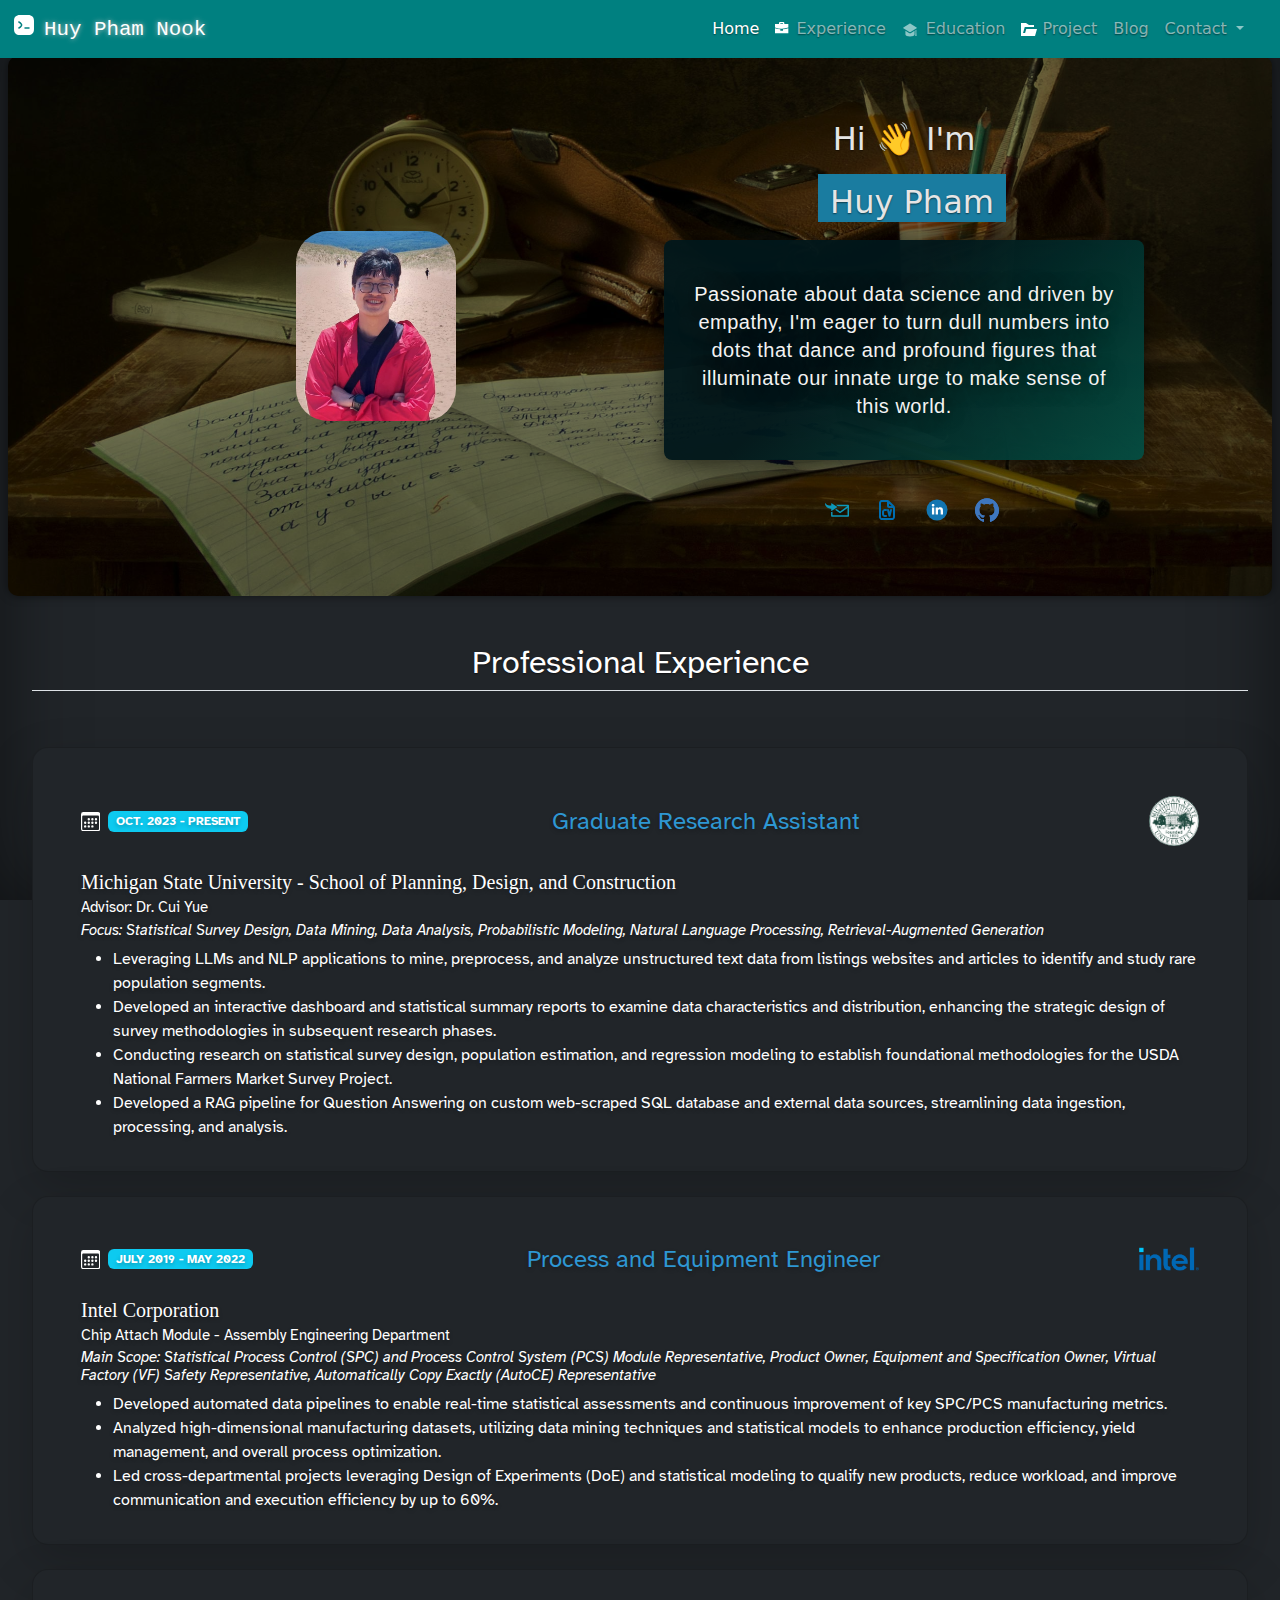
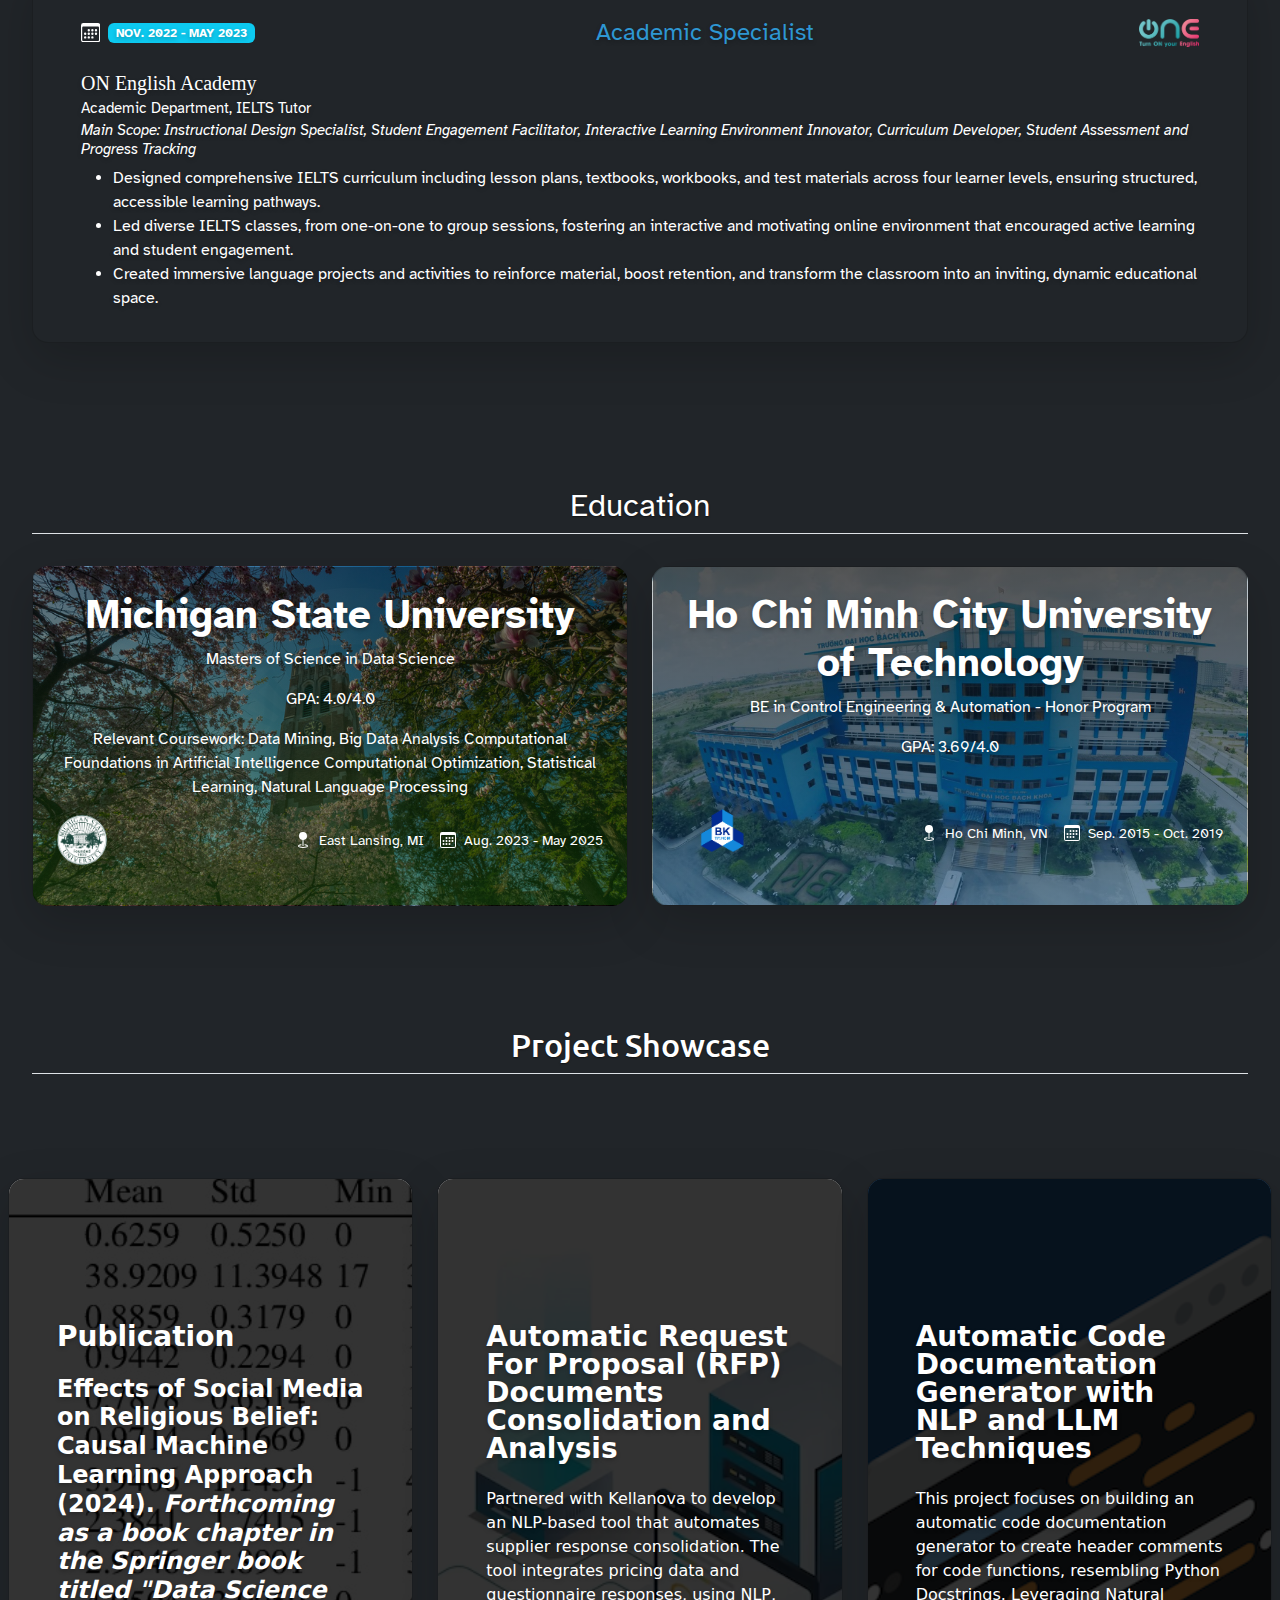
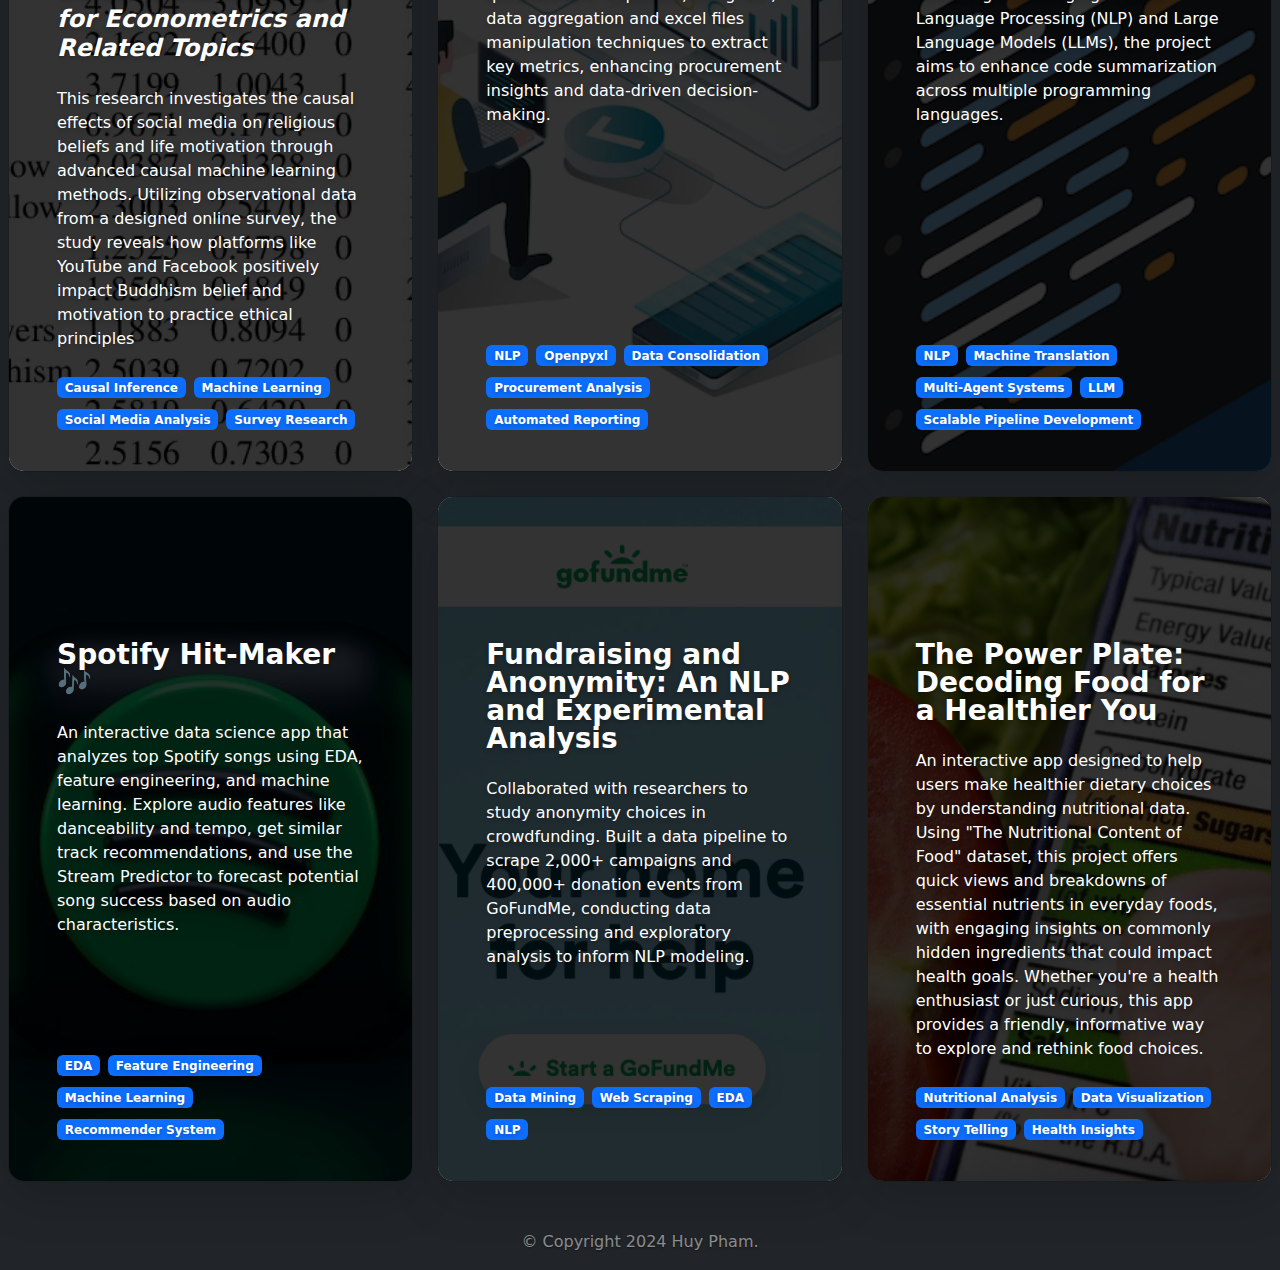
==== commit 958cf3cd: "pubname" ====
--- a/index.html
+++ b/index.html
@@ -515,8 +515,8 @@
               <div class="card-overlay"></div>
               <div style="background-image: url('./src/img/cauinfer.jpg');" class="card-img h-100">
                 <div class="d-flex flex-column h-100 p-5 pb-3 text-white text-shadow-1">
-                  <h3 class="pt-5 mt-5 mb-4 lh-1 fw-bold">Publication: Effects of Social Media on Religious Belief, Life
-                    Belief, and Life Motivation Using Causal Machine Learning</h3>
+                  <h3 class="pt-5 mt-5 mb-4 lh-1 fw-bold">Publication</h3>
+                  <h4 class="mb-4 fw-bold">Effects of Social Media on Religious Belief: Causal Machine Learning Approach (2024). <em>Forthcoming as a book chapter in the Springer book titled "Data Science for Econometrics and Related Topics</em></h4>
                   <p class="mb-4">This research investigates the causal effects of social media on religious beliefs and
                     life motivation through advanced causal machine learning methods. Utilizing observational data from
                     a designed online survey, the study reveals how platforms like YouTube and Facebook positively
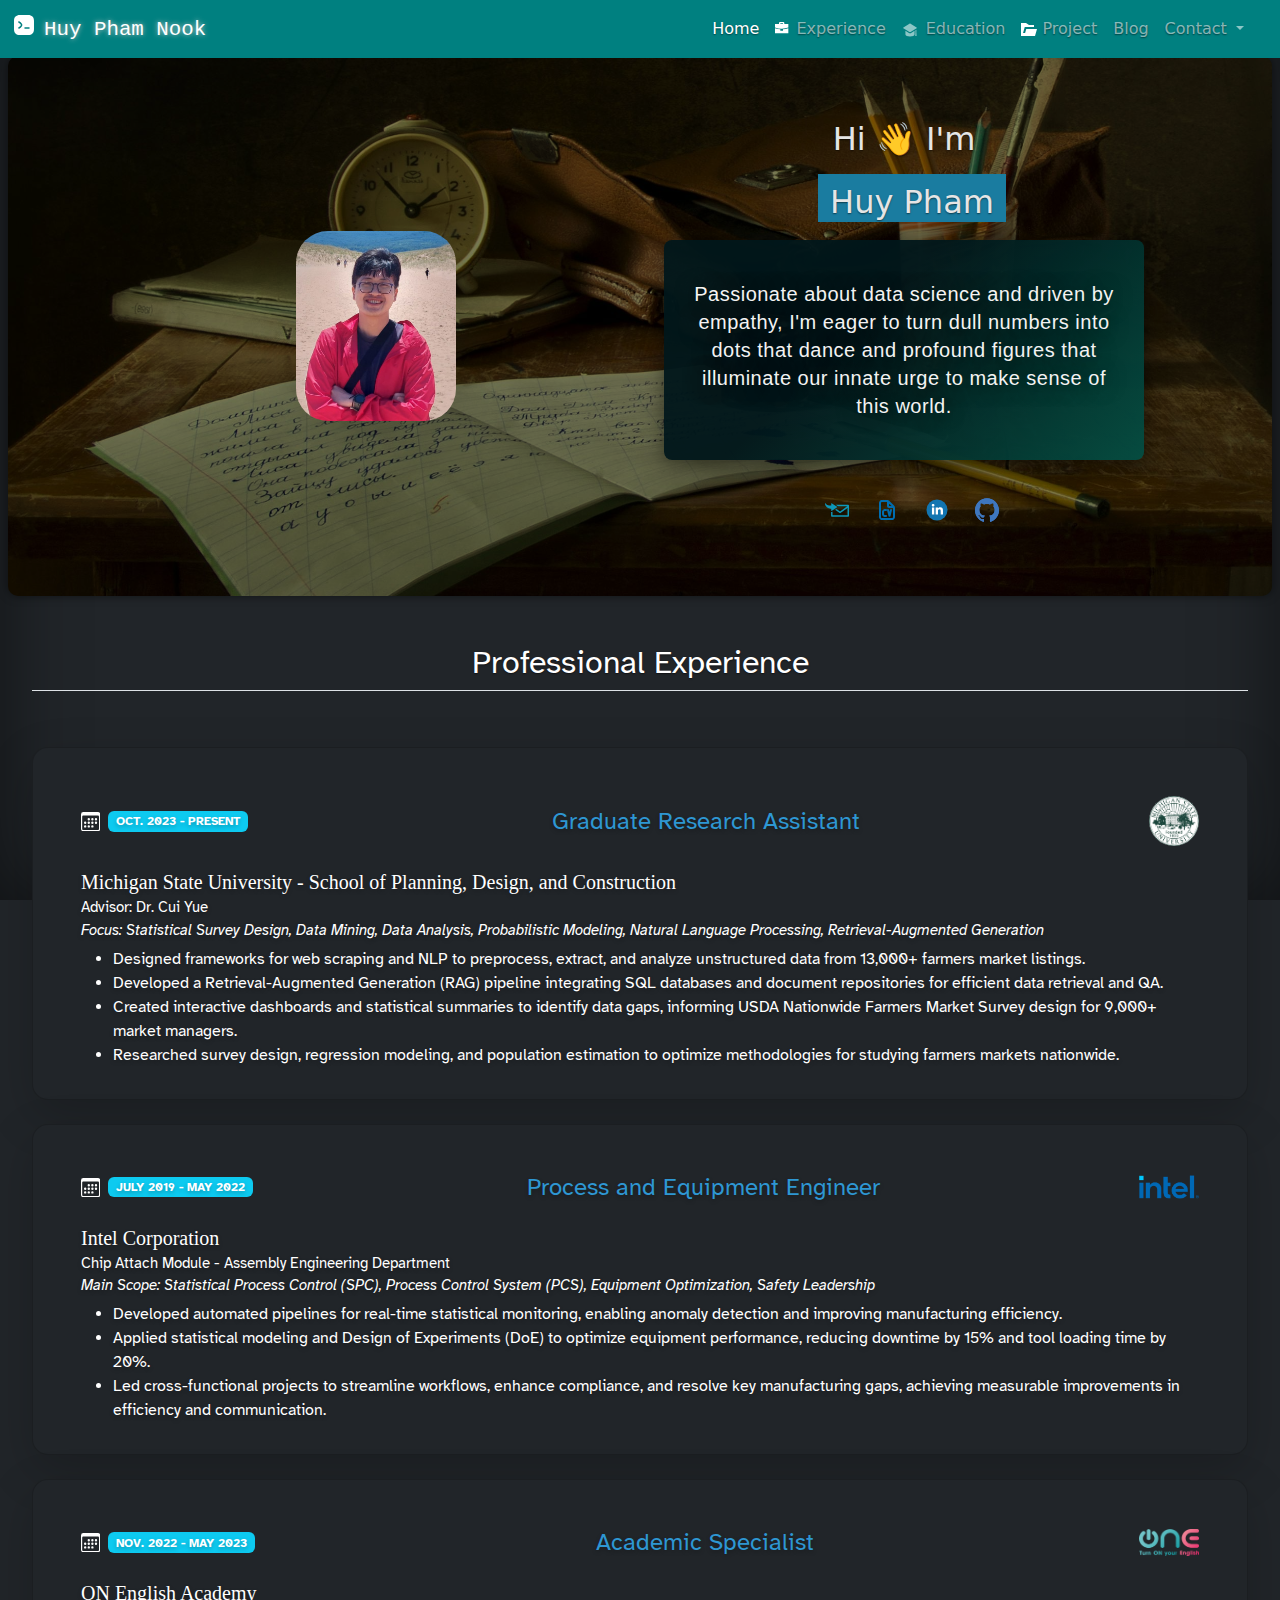
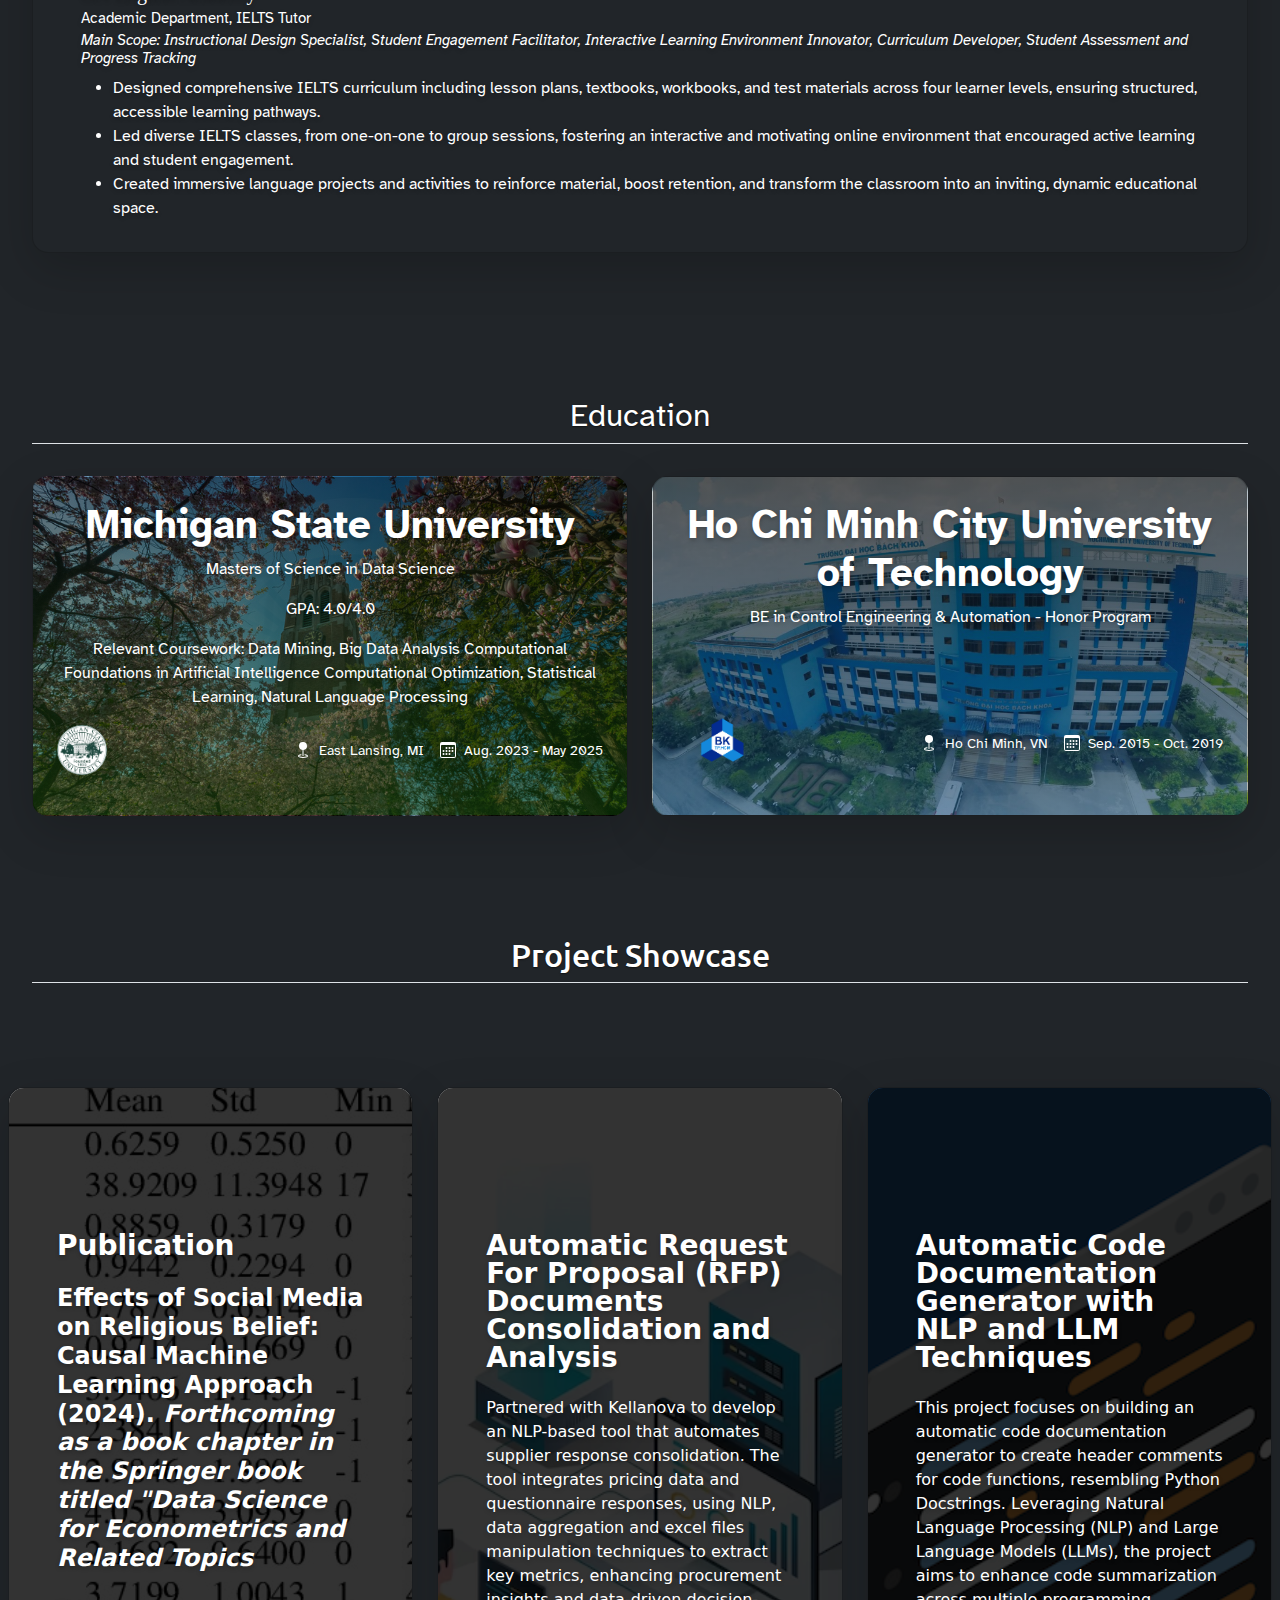
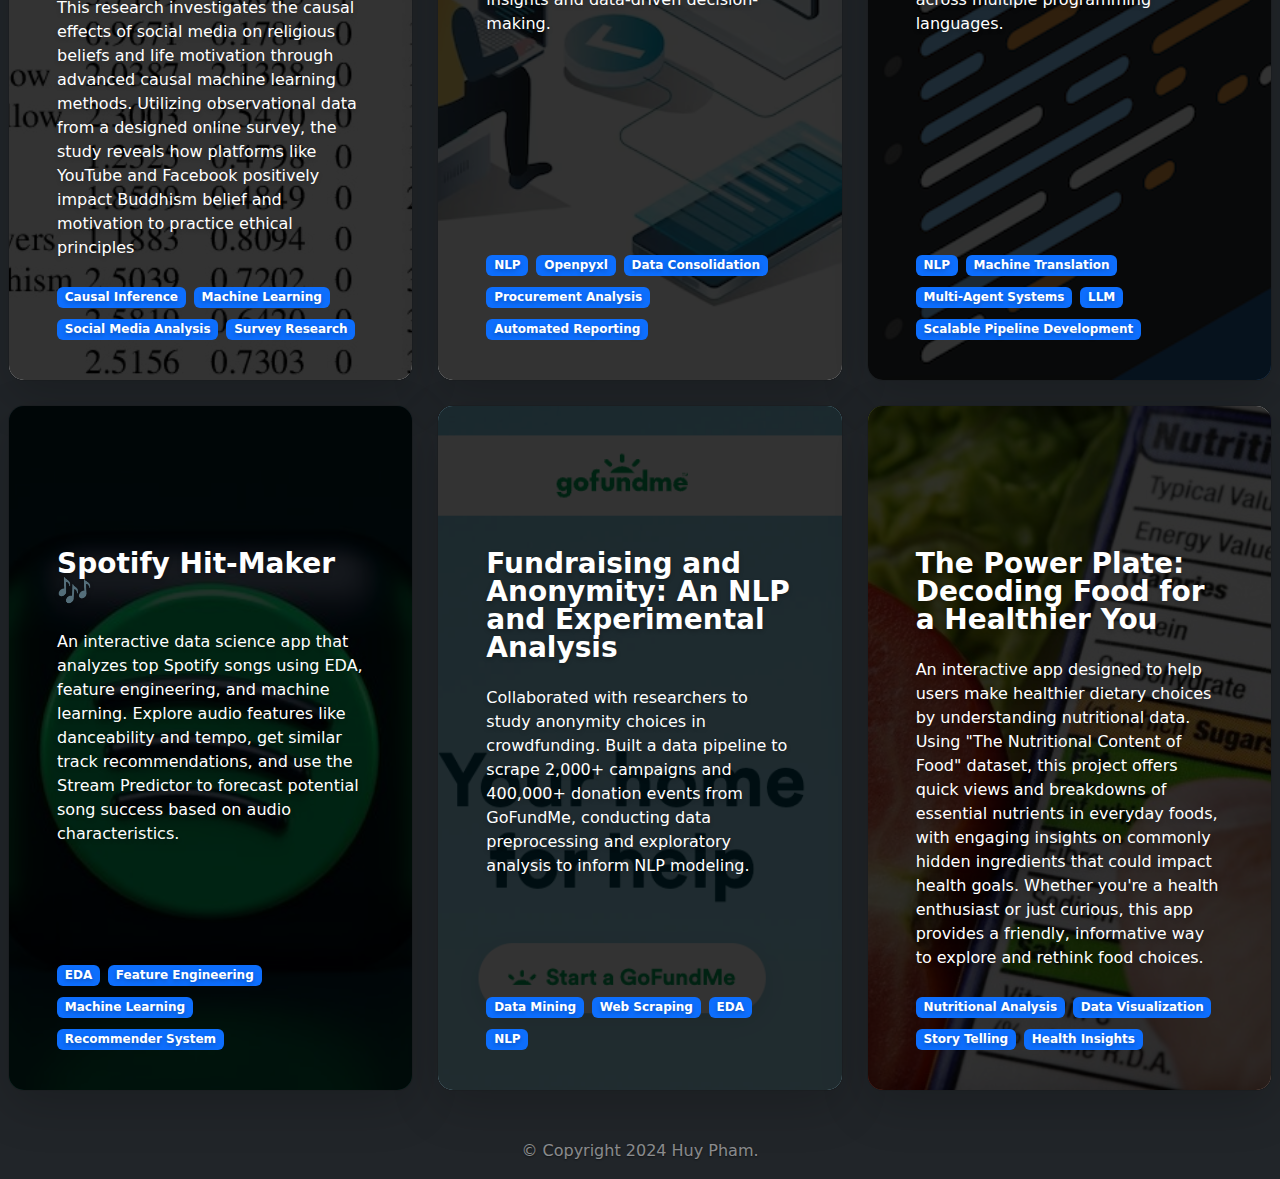
==== commit 277173c3: "shorten work desciption" ====
--- a/index.html
+++ b/index.html
@@ -321,25 +321,17 @@
                   Construction</h5>
                 <h6 class="mb-1" style="font-size: 0.95rem;">Advisor: Dr.
                   Cui Yue</h6>
-                <h6 class="mb-2" style="font-size: 0.95rem; font-style: italic;">Focus:
-                  Statistical Survey Design, Data Mining, Data Analysis,
-                  Probabilistic Modeling, Natural Language Processing, Retrieval-Augmented Generation</h6>
-                <ul class="pl-3">
-                  <li>Leveraging LLMs and NLP applications to mine,
-                    preprocess, and analyze unstructured text data from
-                    listings websites and articles to identify and study
-                    rare population segments.</li>
-                  <li>Developed an interactive dashboard and statistical
-                    summary reports to examine data characteristics and
-                    distribution, enhancing the strategic design of survey
-                    methodologies in subsequent research phases.</li>
-                  <li>Conducting research on statistical survey design,
-                    population estimation, and regression modeling to
-                    establish foundational methodologies for the USDA
-                    National Farmers Market Survey Project.</li>
-                  <li>Developed a RAG pipeline for Question Answering on custom web-scraped SQL database and external
-                    data sources, streamlining data ingestion, processing, and analysis.</li>
-                </ul>
+                  <h6 class="mb-2" style="font-size: 0.95rem; font-style: italic;">Focus:
+                    Statistical Survey Design, Data Mining, Data Analysis,
+                    Probabilistic Modeling, Natural Language Processing, Retrieval-Augmented Generation
+                  </h6>
+                  <ul class="pl-3">
+                    <li>Designed frameworks for web scraping and NLP to preprocess, extract, and analyze unstructured data from 13,000+ farmers market listings.</li>
+                    <li>Developed a Retrieval-Augmented Generation (RAG) pipeline integrating SQL databases and document repositories for efficient data retrieval and QA.</li>
+                    <li>Created interactive dashboards and statistical summaries to identify data gaps, informing USDA Nationwide Farmers Market Survey design for 9,000+ market managers.</li>
+                    <li>Researched survey design, regression modeling, and population estimation to optimize methodologies for studying farmers markets nationwide.</li>
+                  </ul>
+                  
               </div>
             </div>
           </div>
@@ -363,27 +355,15 @@
                   Corporation</h5>
                 <h6 class="mb-1" style="font-size: 0.95rem;">Chip Attach
                   Module - Assembly Engineering Department</h6>
-                <h6 class="mb-2" style="font-size: 0.95rem; font-style: italic;">
-                  Main Scope: Statistical Process Control (SPC) and Process
-                  Control System (PCS) Module Representative, Product Owner,
-                  Equipment and Specification Owner, Virtual Factory (VF)
-                  Safety Representative, Automatically Copy Exactly (AutoCE)
-                  Representative
-                </h6>
-                <ul class="pl-3">
-                  <li>Developed automated data pipelines to enable real-time
-                    statistical assessments and continuous
-                    improvement of key SPC/PCS manufacturing metrics.</li>
-                  <li>Analyzed high-dimensional manufacturing datasets,
-                    utilizing data mining techniques and statistical
-                    models to enhance production efficiency, yield
-                    management, and overall process optimization.</li>
-                  <li>Led cross-departmental projects leveraging Design of
-                    Experiments (DoE) and statistical modeling to
-                    qualify new products, reduce workload, and improve
-                    communication and execution efficiency by up to
-                    60%.</li>
-                </ul>
+                  <h6 class="mb-2" style="font-size: 0.95rem; font-style: italic;">
+                    Main Scope: Statistical Process Control (SPC), Process Control System (PCS), Equipment Optimization, Safety Leadership
+                  </h6>
+                  <ul class="pl-3">
+                    <li>Developed automated pipelines for real-time statistical monitoring, enabling anomaly detection and improving manufacturing efficiency.</li>
+                    <li>Applied statistical modeling and Design of Experiments (DoE) to optimize equipment performance, reducing downtime by 15% and tool loading time by 20%.</li>
+                    <li>Led cross-functional projects to streamline workflows, enhance compliance, and resolve key manufacturing gaps, achieving measurable improvements in efficiency and communication.</li>
+                  </ul>
+                  
 
               </div>
             </div>
@@ -478,7 +458,6 @@
                   Technology</h3>
                 <p class="fs-6">BE in Control Engineering & Automation -
                   Honor Program</p>
-                <p class="fs-7">GPA: 3.69/4.0</p>
                 <ul class="d-flex list-unstyled mt-auto">
                   <li class="me-auto">
                     <img src="./src/img/bkulogo.png" loading="lazy alt=" BKU" width="90" class="rounded-circle" />
